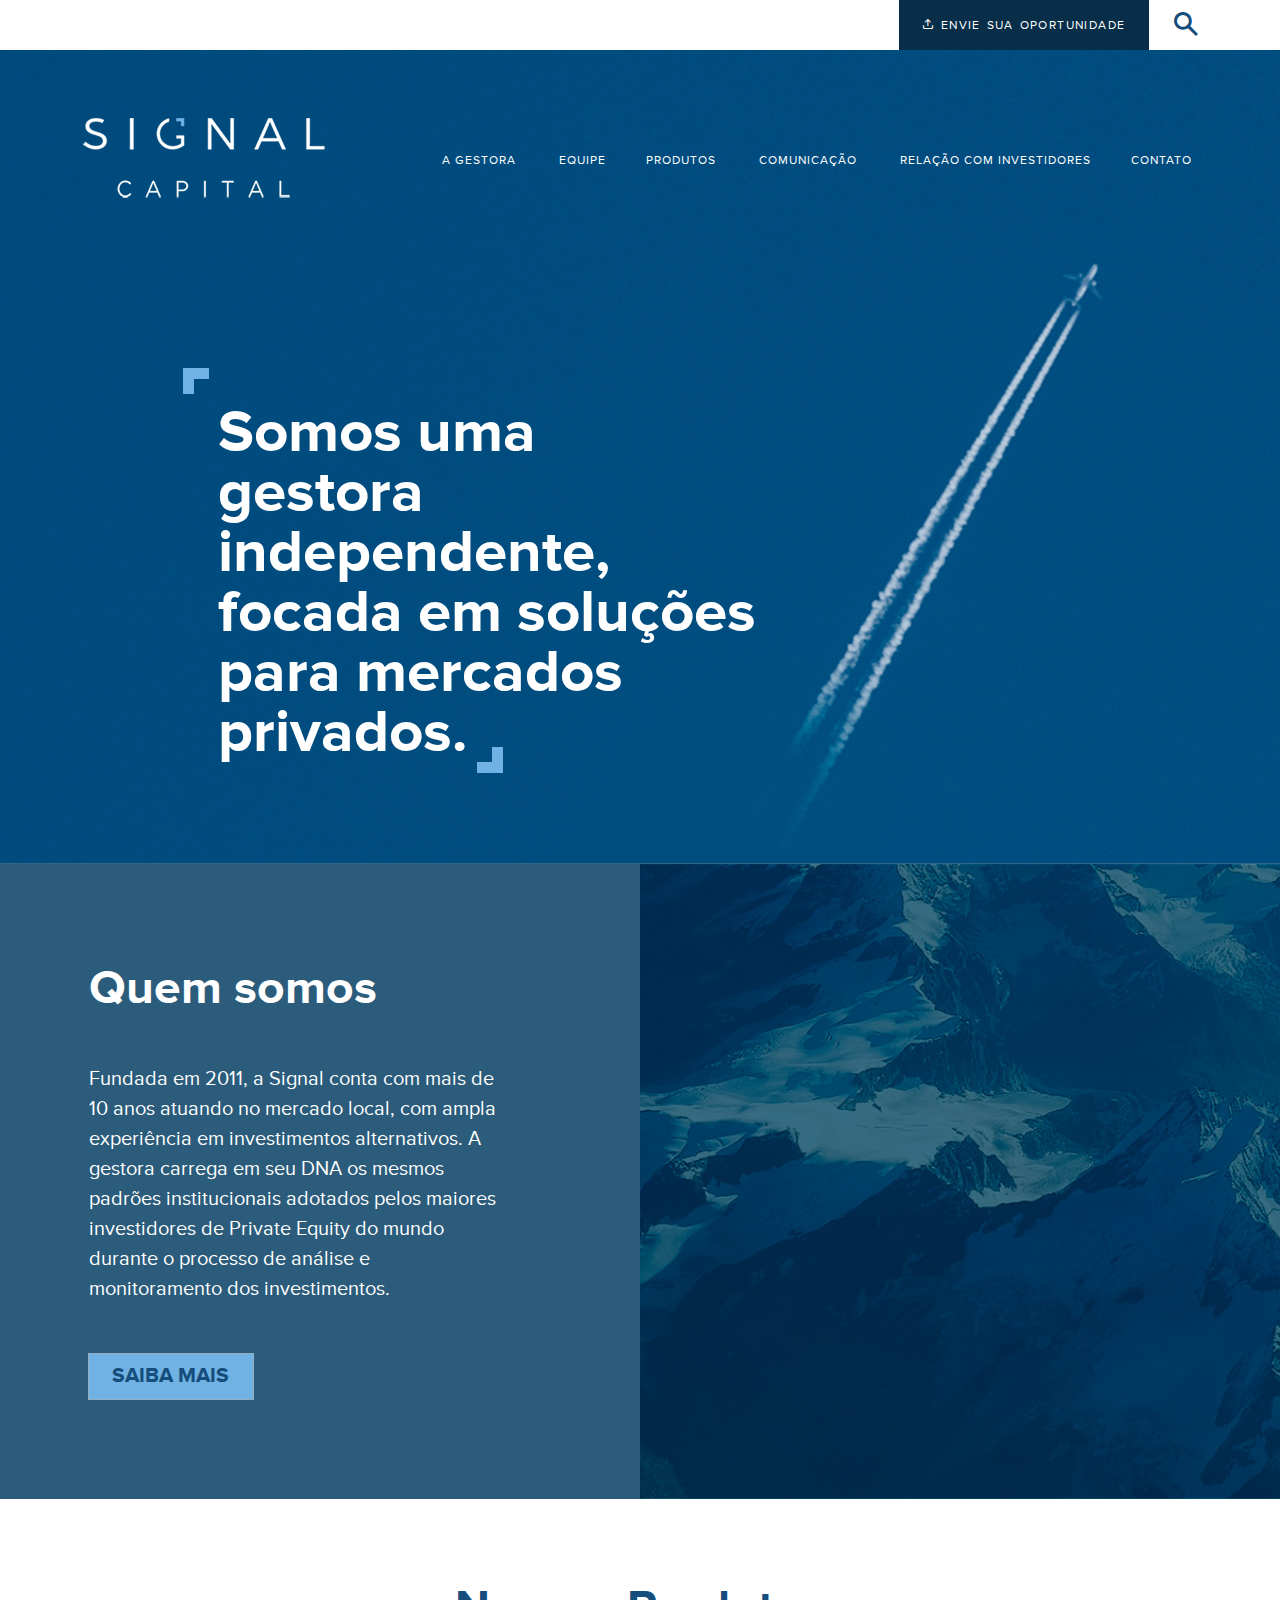
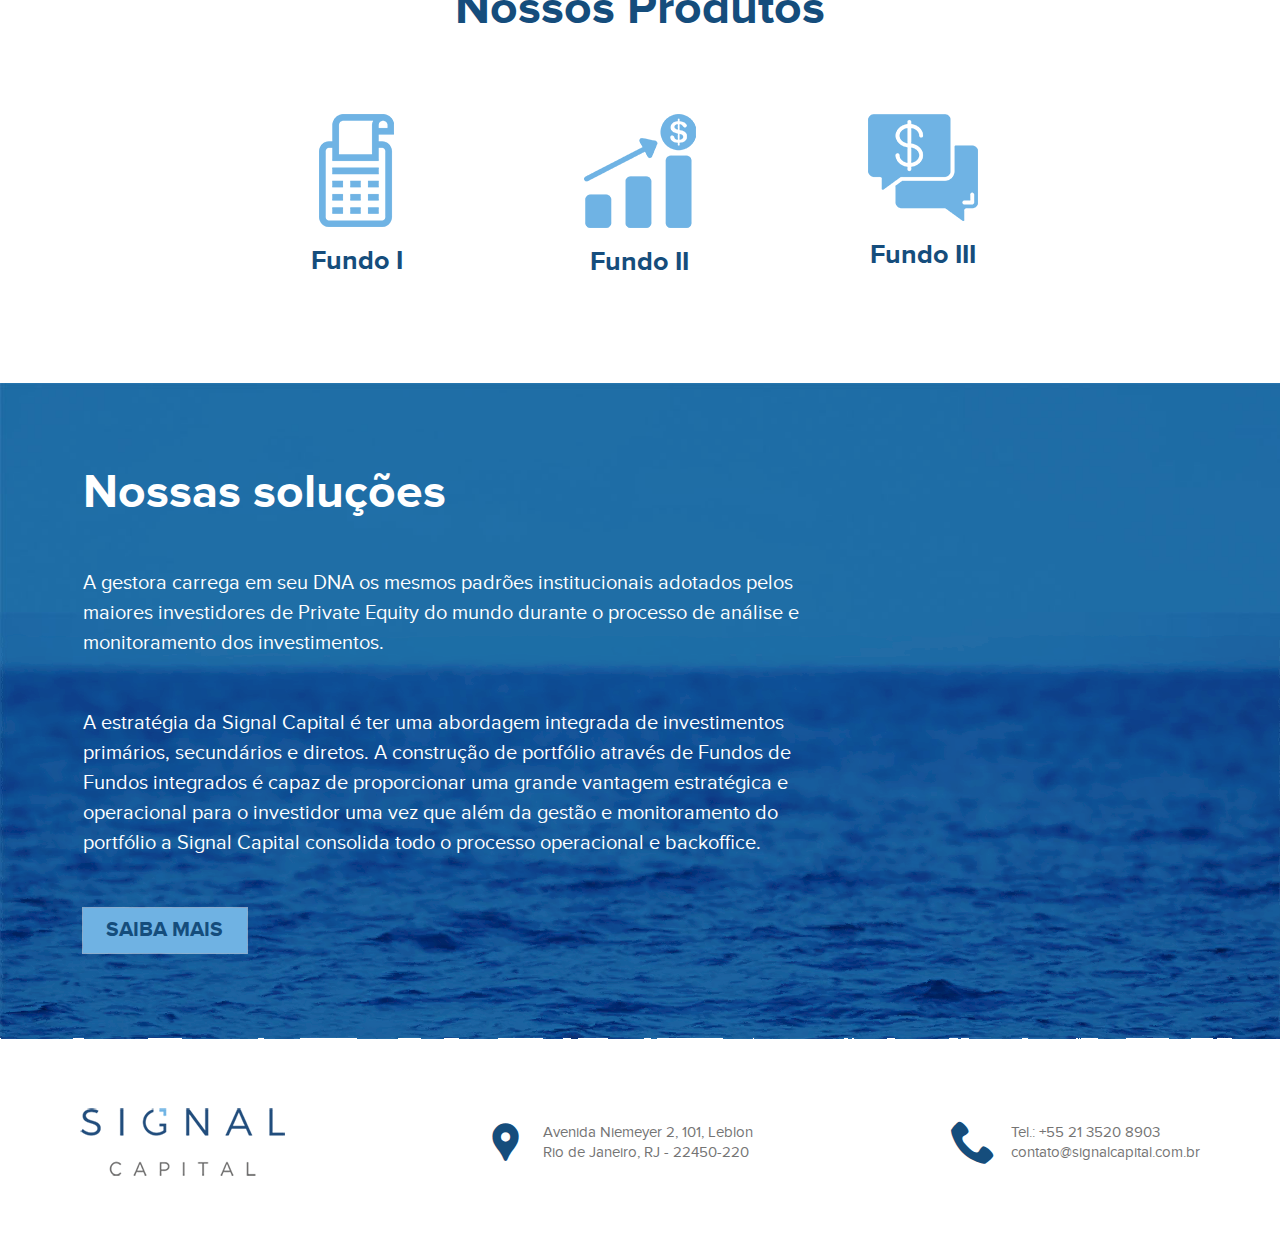
==== index.html @ 63b2f442 "Signal" ====
<!DOCTYPE html>
<html lang="pt-br">
<head>
    <meta charset="UTF-8">
    <meta http-equiv="X-UA-Compatible" content="IE=edge">
    <meta name="viewport" content="width=device-width, initial-scale=1.0">
    <title></title>
    <link rel="stylesheet" href="css/normalize.css">
    <link rel="stylesheet" href="css/main.css">
</head>
<body>

    <div class="sub-header">
        <div class="container">
            <div class="oportunidade">
                <p><span class="icon-upload"></span> Envie sua oportunidade</p>
            </div>
            <div class="busca">
                <span class="icon-search"></span>
            </div>
            <div class="form-busca">
                <form action="">
                    <input id="search" name="search" type="text" placeholder="Buscar...">
                    <input id="search_submit" value="OK" type="submit">
                </form>
            </div>
        </div>
    </div>

    <header>
        <div class="container">
            <nav class="navbar">
                <div class="navbar__brand">
                    <h1>
                        <a href="index.html">
                            <img src="images/signal-logo-header.png" alt="Signal Capital">
                        </a>
                    </h1>
                </div>
                  
                <span class="navbar__toggle-menu">
                    <button class="hamburger hamburger--stand" type="button">
                        <span class="hamburger-box">
                          <span class="hamburger-inner"></span>
                        </span>
                    </button>
                </span>

                <ul class="navbar__menu">
                    <li>
                        <a href="" class="navbar__link">A gestora</a>
                        <span class="navbar__toggle-dropdown"></span>
                        <ul class="navbar__dropdown">
                            <li><a href="quem-somos.html" class="navbar__link">Quem somos</a></li>
                            <li><a href="estrategia.html" class="navbar__link">Estratégia de investimento</a></li>
                        </ul>
                    </li>
                    <li><a href="equipe.html" class="navbar__link">Equipe</a></li>
                    <li>
                        <a href="#" class="navbar__link">Produtos</a>
                        <span class="navbar__toggle-dropdown"></span>
                        <ul class="navbar__dropdown">
                            <li><a href="fundo1.html" class="navbar__link">Fundo 1</a></li>
                            <li><a href="fundo2.html" class="navbar__link">Fundo 2</a></li>
                            <li><a href="fundo3.html" class="navbar__link">Fundo 3</a></li>
                        </ul>
                    </li>
                    <li>
                        <a href="#" class="navbar__link">Comunicação</a>
                        <span class="navbar__toggle-dropdown"></span>
                        <ul class="navbar__dropdown">
                            <li><a href="educacional.html" class="navbar__link">Educacional</a></li>
                            <li><a href="documentos.html" class="navbar__link">Documentos</a></li>
                            <li><a href="news.html" class="navbar__link">News</a></li>
                        </ul>
                    </li>
                    <li>
                        <a href="#" class="navbar__link">Relação com investidores</a>
                    </li>
                    <li>
                        <a href="contato.html" class="navbar__link">Contato</a>
                    </li>
                </ul>
            </nav>

            <h2 class="signal signal-home">Somos uma <br> gestora independente, <br> focada em soluções <br> para mercados <br> privados.</h2>
        </div>
    </header>

    <section class="section-box-divider">
        <div class="text-container">
            <h2 class="title-section">Quem somos</h2>
            <p>Fundada em 2011, a Signal conta com mais de 10 anos atuando no
            mercado local, com ampla experiência em investimentos alternativos.
            A gestora carrega em seu DNA os mesmos padrões institucionais
            adotados pelos maiores investidores de Private Equity do mundo
            durante o processo de análise e monitoramento dos investimentos.</p>
            <a href="" class="btn-theme">Saiba mais</a>
        </div>

        <div class="image">
            <img src="images/img-quem-somos.jpg" alt="">
        </div>
    </section>

    <section class="page-section section-produtos">
        <div class="container">
            <h2 class="title-section">Nossos Produtos</h2>
            <ul class="list-box">
                <li>
                    <a href="fundo1.html">
                        <img src="images/payment-terminal.png" alt="">
                        <p>Fundo I</p>
                    </a>
                </li>
                <li>
                    <a href="fundo2.html">
                        <img src="images/financial-bar-chart.png" alt="">
                        <p>Fundo II</p>
                    </a>
                </li>
                <li>
                    <a href="fundo3.html">
                        <img src="images/chat.png" alt="">
                        <p>Fundo III</p>
                    </a>
                </li>
            </ul>
        </div>
    </section>

    <section class="page-section banner-footer">
        <div class="water"></div>
        <svg>
            <filter id="turbulence" x="0" y="0" width="100%" height="100%">
                <feTurbulence id="sea-filter" numOctaves="8" seed="10" baseFrequency="0.02 0.05"></feTurbulence>
                <feDisplacementMap scale="5" in="SourceGraphic"></feDisplacementMap>
                <animate xlink:href="#sea-filter" attributeName="baseFrequency" dur="60s" keyTimes="0;0.5;1" values="0.02 0.06;0.04 0.08;0.02 0.06" repeatCount="indefinite"/>
            </filter>
        </svg>

        <div class="container">
            <div class="text-container">
                <h2 class="title-section">Nossas soluções</h2>
                <p>A gestora carrega em seu DNA os mesmos padrões institucionais adotados pelos maiores investidores de Private Equity do mundo durante o processo de análise e monitoramento dos investimentos.</p>
                <p>A estratégia da Signal Capital é ter uma abordagem integrada de investimentos primários, secundários e diretos. A construção de portfólio através de Fundos de Fundos integrados é capaz de proporcionar uma grande vantagem estratégica e operacional para o investidor uma vez que além da gestão e monitoramento do portfólio a Signal Capital consolida todo o processo operacional e backoffice.</p>
                <a href="" class="btn-theme">Saiba mais</a>
            </div>
        </div>
    </section>

    <footer>
        <div class="container">
            <div class="logo">
                <a href="">
                    <img src="images/signal-logo-footer.png" alt="">
                </a>
            </div>
            <div class="endereco">
                <span class="icon-location_pin"></span>
                <div>
                    <p>Avenida Niemeyer 2, 101, Leblon</p>
                    <p>Rio de Janeiro, RJ - 22450-220</p>
                </div>
            </div>
            <div class="telefone">
                <span class="icon-phone"></span>
                <div>
                    <p>Tel.: +55 21 3520 8903</p>
                    <p><a href="mailto:contato@signalcapital.com.br">contato@signalcapital.com.br</a></p>
                </div>
            </div>
        </div>
   </footer>

    <div class="overlay"></div>
    
    <script src="https://cdnjs.cloudflare.com/ajax/libs/jquery/3.3.1/jquery.min.js"></script>
    <script src="scripts/theme.js"></script>
</body>
</html>
---- css/main.css ----
﻿@keyframes fadeIn{0%{opacity:0}100%{opacity:1}}@keyframes fadeOut{0%{opacity:1}100%{opacity:0}}@font-face{font-family:"proxima_novabold";src:url("../fonts/proxima_nova_bold-webfont.woff2") format("woff2"),url("../fonts/proxima_nova_bold-webfont.woff") format("woff");font-weight:normal;font-style:normal}@font-face{font-family:"proxima_novaregular";src:url("../fonts/proxima_nova_regular-webfont.woff2") format("woff2"),url("../fonts/proxima_nova_regular-webfont.woff") format("woff");font-weight:normal;font-style:normal}@font-face{font-family:"icomoon";src:url("../fonts/icomoon.eot?ineuxl");src:url("../fonts/icomoon.eot?ineuxl#iefix") format("embedded-opentype"),url("../fonts/icomoon.ttf?ineuxl") format("truetype"),url("../fonts/icomoon.woff?ineuxl") format("woff"),url("../fonts/icomoon.svg?ineuxl#icomoon") format("svg");font-weight:normal;font-style:normal;font-display:block}[class^=icon-],[class*=" icon-"]{font-family:"icomoon" !important;speak:never;font-style:normal;font-weight:normal;font-variant:normal;text-transform:none;line-height:1;-webkit-font-smoothing:antialiased;-moz-osx-font-smoothing:grayscale}.icon-linkedin:before{content:""}.icon-arrow_forward_ios:before{content:""}.icon-location_pin:before{content:""}.icon-upload:before{content:""}.icon-search:before{content:""}.icon-zoom:before{content:""}.icon-magnifier:before{content:""}.icon-magnifying-glass:before{content:""}.icon-phone:before{content:""}.icon-telephone:before{content:""}.icon-contact:before{content:""}.icon-support:before{content:""}.icon-call:before{content:""}.sub-header{background-color:#fff;height:5rem}.sub-header .container{position:relative;height:5rem;display:flex;align-items:center;justify-content:flex-end}.sub-header .container .oportunidade{background-color:#082e4a;height:5rem;display:flex;justify-content:center;align-items:center;color:#fff}.sub-header .container .oportunidade p{width:25rem;text-transform:uppercase;font-size:1.2rem;font-style:normal;font-weight:normal;line-height:1.35rem;letter-spacing:initial;text-align:center;word-spacing:.14rem;letter-spacing:.14rem}.sub-header .container .busca{z-index:10;cursor:pointer;position:relative}.sub-header .container .busca span{font-size:2.35rem;margin-left:2.5rem;color:#154d7c;z-index:10}.sub-header .container .form-busca{z-index:10;position:absolute;right:0;top:5rem;background-color:#fff;padding:1rem;width:29.9rem;display:flex;flex-direction:column}.sub-header .container .form-busca form{width:100%;display:flex;justify-content:space-between}.sub-header .container .form-busca form input[type=text],.sub-header .container .form-busca form input[type=email]{width:87%;padding:1rem;font-size:1.4rem;display:inline-block;border:1px solid #082e4a;outline:none;color:#082e4a;margin-right:1rem}.sub-header .container .form-busca form input[type=submit],.sub-header .container .form-busca form button{padding:1rem;font-size:1.4rem;background-color:#082e4a;border:1px solid #082e4a;color:#fff;cursor:pointer;transition:all .3s ease-in}.sub-header .container .form-busca form input[type=submit]:hover,.sub-header .container .form-busca form button:hover{opacity:.8}header{background-color:#054c7b;background-image:url("../images/bg-header.jpg");background-repeat:no-repeat;background-position:center center;background-attachment:fixed;background-size:cover;height:100%;padding-bottom:5rem}@media(min-width: 768px){header{min-height:60rem}}@media(min-width: 1200px){header{padding-bottom:5rem}}header .container{height:100%;display:flex;flex-direction:column}header .container .signal{margin-top:5rem;padding:2.5rem 0 0 2.5rem;color:#fff;font-family:"proxima_novabold";font-size:4rem;font-style:normal;font-weight:normal;line-height:4rem;letter-spacing:initial}@media(min-width: 992px){header .container .signal{width:63rem;padding:3.5rem 0 0 3.5rem;height:fit-content;margin-left:10rem;margin-top:15rem}}@media(min-width: 768px){header .container .signal{font-size:6rem;line-height:6rem}header .container .signal:after{bottom:-1rem;right:31rem}}.interna{background-image:none}@media(min-width: 768px){.interna{min-height:390px}}@media(min-width: 992px){.interna{padding-bottom:0}}.interna .container .signal{font-family:"proxima_novaregular";align-self:center;text-transform:uppercase;font-weight:normal;font-size:3rem;text-align:center;margin-left:0;width:fit-content;line-height:4rem;margin-right:4.5rem}@media(min-width: 768px){.interna .container .signal{font-size:4rem}}@media(min-width: 768px){.interna .container .signal:before{left:-1rem}}@media(min-width: 768px){.interna .container .signal:after{right:-5rem}}.interna .container .signal span{display:block;font-size:2.1rem}@media(min-width: 992px){.interna .container .signal{margin-top:6rem;padding:2.5rem 0 0 4.5rem}}@media screen and (max-width: 400px){.interna .container .signal{margin-right:2.5rem}}footer{padding:6rem 0}@media(min-width: 992px){footer .container{display:flex;align-items:center;justify-content:space-between;max-width:112rem}}footer .container p,footer .container a{font-size:1.5rem;font-style:normal;font-weight:normal;line-height:1rem;letter-spacing:initial;padding:0;margin:1rem 0;color:#747474}footer .container a:hover{text-decoration:underline}footer .container .logo a{width:100%;height:100%;display:block;text-align:center}footer .container .endereco,footer .container .telefone{display:flex;justify-content:center;align-items:center;margin:4rem 0}@media(min-width: 992px){footer .container .endereco,footer .container .telefone{margin:0}}footer .container .telefone{margin-bottom:0}footer .container span{color:#154d7c;font-size:4.5rem;margin-right:1.5rem}.navbar{width:100%;margin-top:5.5rem;display:flex;justify-content:space-between;align-items:center}.navbar .navbar__brand{width:242px;margin:auto}@media screen and (min-width: 1130px){.navbar .navbar__brand{margin:initial}}.navbar__toggle-menu{text-align:center;border-radius:3px;cursor:pointer;z-index:11;position:absolute;top:1.25rem;left:1.25rem}.navbar__menu{position:absolute;top:5rem;height:100vh;left:0;width:100%;transform:translateX(-100%);background-color:#082e4a;transition:transform .3s ease}.navbar__menu li{position:relative;padding:0 0 4rem}.navbar__link,.navbar__menu li-content{font-size:1.2rem;color:#fff;text-decoration:none;text-transform:uppercase;letter-spacing:1px;padding:1rem}@media(min-width: 1400px){.navbar__link,.navbar__menu li-content{font-size:1.5rem}}.navbar__link:hover,.navbar__menu li-content:hover{color:#6fb2e3}.navbar__dropdown{height:0;overflow:hidden;pointer-events:none;background-color:var(--bg-dropdown);transition:all .3s ease}.navbar__dropdown .navbar__link{font-size:1.4rem !important}.navbar__toggle-dropdown{position:absolute;top:0;right:0;bottom:0;display:block;text-align:center;line-height:50px;width:100%;height:inherit;background-color:transparent;cursor:pointer}.navbar__menu.show{transform:translateX(0);transform:translateX(0);background:#082e4a;height:100vh;z-index:10;top:5rem;overflow:hidden;display:flex;flex-direction:column;justify-content:start;padding:6rem 2rem;border-top:1px solid #fff}.navbar__menu.hidden{transform:translateX(-100%)}.navbar__dropdown.show{height:auto;pointer-events:all;padding:1rem 1.5rem}.navbar__dropdown.show li{padding:1rem}.navbar__toggle-dropdown.rotate i{transform:rotate(180deg)}@media screen and (max-width: 1130px){.navbar__link,.navbar__menu li-content{font-size:1.8rem}.navbar__dropdown .navbar__link{font-size:1.8rem}.navbar__dropdown.show li{padding:1rem 0;border-left:2px solid #6fb2e3;margin-bottom:.5rem}.navbar__dropdown.show{padding:1rem 1.2rem}}@media screen and (min-width: 1130px){.navbar__toggle-menu{display:none}.navbar__menu{position:initial;width:auto;border-top:none;box-shadow:none;background:none;transform:translateX(0);height:auto !important}.navbar__menu li{display:inline;margin-left:25px;border-top:none;padding:0}.navbar__link{padding:.6rem;color:#fff;display:inline-block;position:relative}.navbar__link:hover{color:#6fb2e3 !important}.navbar__menu .active:before{content:"";display:block;text-align:center;width:75%;height:2px;background-color:#6fb2e3;margin:auto;margin-bottom:1rem}.navbar__toggle-dropdown{position:static;display:inline-block;width:auto;background:none}.navbar__dropdown{position:absolute;left:0;min-width:240px;height:0;opacity:0;pointer-events:none;border-top:2px solid var(--primary);transform:translateY(5px);transition:transform .3s ease}.navbar__dropdown li{display:block;margin-left:0}.navbar__dropdown .navbar__link{display:block}.navbar__menu li:hover > .navbar__link{color:#6fb2e3}.navbar__menu li:hover .navbar__toggle-dropdown i{transform:rotate(180deg);transition:all .3s ease}.navbar__menu li:hover .navbar__dropdown{height:auto;opacity:1;pointer-events:all;transform:translateY(0);transition:transform .3s ease}}@media screen and (max-width: 400px){.navbar__link,.navbar__menu li-content{font-size:1.6rem !important}.sub-header .container .oportunidade p{width:15rem}}.btn-theme{color:#154d7c;background-color:#6fb2e3;text-align:center;text-decoration:none;font-family:"proxima_novabold";display:inline-flex;font-size:2.1rem;text-transform:uppercase;padding:.95rem 2.25rem;width:fit-content;border:1px solid transparent;box-shadow:inset 0 0 10px rgba(255,255,255,0);outline:1px solid;outline-color:rgba(255,255,255,.5);outline-offset:0;text-shadow:none;transition:all 1250ms cubic-bezier(0.19, 1, 0.22, 1);cursor:pointer;user-drag:none;user-select:none;-moz-user-select:none;-webkit-user-drag:none;-webkit-user-select:none;-ms-user-select:none}.btn-theme:hover{border:1px solid #6fb2e3;box-shadow:inset 0 0 1px rgba(255,255,255,.7),0 0 1px rgba(255,255,255,.2);outline-color:rgba(255,255,255,0);outline-offset:15px;color:#fff}.banner-footer{position:relative;top:0;left:0;height:auto;width:100%;background-image:url("../images/sea.jpg");background-size:cover}.banner-footer svg{position:absolute}.banner-footer .container{position:relative;z-index:1;color:#fff}@media(min-width: 1200px){.banner-footer .container .text-container{max-width:73rem}}@media(min-width: 1400px){.banner-footer .container .text-container{margin-left:15rem}}.banner-footer .container p{font-size:2rem;font-style:normal;font-weight:normal;line-height:3rem;letter-spacing:initial;margin-bottom:5rem}@media(min-width: 992px){.banner-footer .water{position:absolute;background-image:url("../images/sea-map.png");background-size:100% 100%;background-repeat:no-repeat;top:0;left:0;height:100%;width:100%;filter:url("#turbulence")}}.title-section{font-family:"proxima_novabold";font-size:4.8rem;font-style:normal;font-weight:normal;line-height:5rem;letter-spacing:initial;margin-top:0;margin-bottom:5rem}ul.list-box{margin:5rem auto 0}@media(min-width: 768px){ul.list-box{display:flex;align-items:flex-start;justify-content:center}}@media(min-width: 992px){ul.list-box{width:85rem;margin:0 auto}}ul.list-box li{width:100%;text-align:center;margin:5rem 0}@media(min-width: 768px){ul.list-box li{width:32%;margin:0 5rem}}ul.list-box li a{width:100%;height:100%;display:block;color:#154d7c;position:relative;padding:2rem;font-size:2.7rem;font-style:normal;font-weight:normal;line-height:3rem;letter-spacing:initial;font-family:"proxima_novabold"}ul.list-box li a:before,ul.list-box li a:after{content:"";width:2rem;height:2rem;position:absolute;opacity:0;transition:transform .6s,opacity .3s;transition-timing-function:cubic-bezier(0.17, 0.67, 0.05, 1.29);border:5px solid #6fb2e3}ul.list-box li a:before{top:0;left:0;border-width:5px 0 0 5px;transform:translate(415%, 415%)}ul.list-box li a:after{bottom:0;right:0;border-width:0 5px 5px 0;transform:translate(-315%, -415%)}ul.list-box li a:hover:before,ul.list-box li a:hover:after{opacity:1;transform:translate(0, 0)}ul.list-box li a h4{margin:0;padding:0;color:#6fb2e3}ul.list-box li a p{font-size:inherit;padding:0;margin:0 !important;line-height:initial}ul.list-box li a span{display:block;font-size:2.1rem;color:#082e4a}ul.list-box img{display:inline-block;margin:1rem}.signal{position:relative;width:fit-content}.signal:before,.signal:after{content:"";width:2.6rem;height:2.6rem;position:absolute;transition:transform .6s,opacity .3s;transition-timing-function:cubic-bezier(0.17, 0.67, 0.05, 1.29);border:11px solid #6fb2e3}.signal:before{top:0;left:0;border-width:11px 0 0 11px}.signal:after{bottom:-2rem;right:-2rem;border-width:0 11px 11px 0}@media(min-width: 768px){.signal:after{right:-3rem}}.signal-home:after{right:20rem}@media screen and (max-width: 430px){.signal-home:after{right:0}}.image{width:100%;height:auto;position:relative}.image img{object-fit:cover;width:100%;height:100%}.lista-equipe li{background-color:#ebebeb;padding:3rem;color:#082d4a;margin-bottom:2.5rem}@media(min-width: 992px){.lista-equipe li{display:flex;align-items:flex-start;padding:6rem;margin-bottom:8rem}}.lista-equipe li .image{display:block;margin:auto;text-align:center;margin-top:0;margin-bottom:4rem}@media(min-width: 992px){.lista-equipe li .image{min-width:30rem;max-width:30rem;height:100%;margin-right:6rem;margin-bottom:0}}.lista-equipe li .image img{border-bottom:6px solid #154d7c;width:initial}.lista-equipe li .text h3{font-size:2.5rem;font-style:normal;font-weight:normal;line-height:3rem;letter-spacing:initial;font-family:"proxima_novabold";margin-top:0;text-transform:none}.lista-equipe li .text p{font-size:1.75rem;line-height:2.25rem;color:#082d4a !important;margin-bottom:3rem}@media(min-width: 992px){.lista-equipe li .text p{max-width:95%}}.lista-equipe li .text a{color:#082d4a;font-size:3.25rem}.lista-equipe li .text a:hover{color:#6fb2e3}.lista-estrategia ul li{background-color:#fff;padding:8rem 0}.lista-estrategia ul li:nth-child(2n){background-color:#ebebeb}.lista-estrategia ul li h3{font-size:4.8rem;font-style:normal;font-weight:normal;line-height:5rem;letter-spacing:initial;font-family:"proxima_novabold";color:#6fb2e3;margin:0}.lista-estrategia ul li h4{font-size:3rem;font-style:normal;font-weight:normal;line-height:3rem;letter-spacing:initial;font-family:"proxima_novabold";color:#082e4a;margin:1rem 0}.lista-estrategia ul li p{color:#082e4a;font-size:2.5rem;line-height:1.5;margin-top:2.5rem;margin-bottom:0}@media(min-width: 992px){.lista-estrategia ul li p{max-width:110rem}}.lista-estrategia ul li .btn-theme{margin-top:7rem;font-size:3rem}.row-news{margin:auto}@media(min-width: 992px){.row-news{display:flex;justify-content:space-between;max-width:126rem}}.row-news .item-news{background-color:#e1e1e1}@media(min-width: 768px){.row-news .item-news{display:flex;margin:1.25rem}}@media(min-width: 768px){.row-news .item-news .image{max-width:32rem}}.row-news .content-news{margin:0 auto 2.5rem;padding:3.5rem}@media(min-width: 768px){.row-news .content-news{margin:0}}.row-news .content-news .btn-theme{background-color:#94c6ea;color:#154d7c}.pagination{margin:5rem auto 0;display:flex;justify-content:center}.pagination li a{width:4.5rem;height:4.5rem;border-radius:50%;margin:0 .5rem;color:#fff;display:flex;align-items:center;justify-content:center;font-size:2.1rem;border:1px solid #082e4a;background-color:#082e4a}.pagination li a:hover{color:#082e4a;background-color:#fff}.pagination li .active{color:#082e4a;background-color:#fff}.pagination li:last-of-type a:hover{transform:rotate(360deg)}.date{font-size:2.27rem;font-style:normal;font-weight:bold;line-height:3rem;letter-spacing:initial;font-family:"proxima_novabold";color:#6fb2e3}.title{text-transform:uppercase;font-size:1.73rem;font-style:normal;font-weight:bold;line-height:2.85rem;letter-spacing:initial;font-family:"proxima_novabold";color:#082d4a;margin-top:.5rem;margin-bottom:4rem}.btn-back{width:fit-content;text-transform:uppercase;display:flex;align-items:center;font-size:1.63rem;font-style:normal;font-weight:bold;line-height:1.85rem;letter-spacing:initial;margin-bottom:5rem;color:#082e4a}.btn-back:hover span{color:#082e4a;background-color:#fff}.btn-back span{width:3.6rem;height:3.5rem;border-radius:50%;color:#fff;display:flex;align-items:center;justify-content:center;font-size:2.1rem;border:1px solid #082e4a;background-color:#082e4a;margin-right:8px;transform:rotate(-180deg);transition:all .3s ease-in}.timeline{background-color:#082e4a;overflow:auto}@media(min-width: 992px){.timeline .container{max-width:137rem}}.timeline .container ul{position:relative;margin:100px auto;height:4px;background:#6fb2e3;width:99%;min-width:135rem;display:block}.timeline .container ul::before,.timeline .container ul::after{content:"";position:absolute;top:-8px;display:block;width:0;height:0;border-radius:10px;border:10px solid #6fb2e3}.timeline .container ul::before{left:-5px;display:none}.timeline .container ul::after{right:-4px;border:10px solid transparent;border-right:0;border-left:15px solid #6fb2e3;border-radius:0}.timeline .container li{position:relative;float:left;width:215px;height:50px;margin-right:10px}.timeline .container li .year{position:absolute;top:-32px;left:36%;color:#fff;background-color:#082e4a;padding:0 1.5rem}.timeline .container li .description{display:block;margin-top:25px;position:relative;font-weight:normal;z-index:1;color:#fff;font-size:1.8rem;text-align:center;width:inherit;line-height:1}.timeline .container li .description .mini{font-size:1.5rem;display:block}.timeline .container li .description .dest{font-size:2.4rem}.timeline .container li .desc-top{position:absolute;bottom:6rem}.pilares-signal{display:flex;flex-direction:column;margin-top:3.5rem;margin-bottom:10rem;font-size:2.5rem;font-style:normal;font-weight:bold;line-height:3rem;letter-spacing:initial;font-family:"proxima_novabold";color:#082e4a;margin-left:2rem}@media(min-width: 992px){.pilares-signal{flex-direction:row;margin-left:0;font-size:2.7rem;font-style:normal;font-weight:bold;line-height:3rem;letter-spacing:initial}}@media(min-width: 1400px){.pilares-signal{font-size:2.9rem;font-style:normal;font-weight:bold;line-height:3rem;letter-spacing:initial}}.pilares-signal li{position:relative;margin-right:3rem}@media(min-width: 992px){.pilares-signal li:first-of-type::before{display:none}}.pilares-signal li::before{content:"";width:10px;height:10px;background-color:#6fb2e3;position:absolute;left:-18px;top:8px;border-radius:50%}.section-internas .ciclo-vida{margin:5rem 0}.section-internas .ciclo-vida h3.title-ciclo{text-align:center;background-color:#a4a4a4;padding:1.85rem;color:#fff;text-transform:none;font-size:2.4rem;margin-bottom:0;line-height:3rem;width:calc(100% - 2px);margin:auto}@media(min-width: 992px){.section-internas .ciclo-vida ul{display:flex}}.section-internas .ciclo-vida ul li{background-color:#ebebeb;border:1px solid #fff}@media(min-width: 992px){.section-internas .ciclo-vida ul li{width:33.33%}}.section-internas .ciclo-vida ul li h5{margin-bottom:0;text-align:center;color:#6fb2e3;font-size:1.8rem;font-style:normal;font-weight:bold;line-height:2rem;letter-spacing:initial;font-family:"proxima_novabold";margin-top:0;border-top:2px solid #fff;border-bottom:2px solid #fff;padding:3rem}.section-internas .ciclo-vida ul li p{font-size:1.7rem;line-height:2.25rem;color:#082d4a;padding:3rem;margin:0}.section-internas .table-curvas{margin:6rem 0}.section-internas .table-curvas table{width:100%;display:block;overflow-x:auto;white-space:nowrap}@media(min-width: 768px){.section-internas .table-curvas table{display:table;white-space:initial}}@media(min-width: 1200px){.section-internas .table-curvas table{width:95%;margin:auto}}.section-internas .table-curvas table th,.section-internas .table-curvas table tr{width:33.33%}.section-internas .table-curvas table thead tr th{color:#6fb2e3;font-size:2.16rem;font-style:normal;font-weight:bold;line-height:2.5rem;letter-spacing:initial;font-family:"proxima_novabold"}.section-internas .table-curvas table .definicao td p{font-weight:bold;padding:0 2rem;line-height:1.5rem}.section-internas .table-curvas table tr{text-align:center}.section-internas .table-curvas table tr td{font-size:1.3rem;color:#082e4a}.section-internas .table-curvas table tr td p{font-size:1.3rem;color:#082e4a;margin:auto}@media(min-width: 992px){.section-internas .table-curvas table tr td p{max-width:26rem}}.section-internas .table-curvas table tr td strong{max-width:25rem}.section-internas .table-curvas table .title-line td{padding:2rem 0;position:relative;z-index:2}.section-internas .table-curvas table .title-line td h5{color:#082e4a;background-color:#fff;padding:0 1.5rem;position:relative;z-index:2;width:fit-content;margin:auto;text-align:center;font-size:1.6rem;font-style:normal;font-weight:bold;line-height:2rem;letter-spacing:initial;font-family:"proxima_novabold"}.section-internas .table-curvas table .title-line td:after{content:"";position:absolute;width:100%;height:2px;background-color:#5b84cc;left:0;top:30px}.overlay{width:100%;height:100vh;background-color:rgba(8,46,74,.7);position:absolute;top:5rem;left:0;display:none}.horizontal-scroll-wrapper{overflow:auto}@media(min-width: 1400px){.horizontal-scroll-wrapper{overflow:hidden}}.section-box-divider{background-color:#2c5c7b;padding-bottom:0;border-top:1px solid #336586}@media(min-width: 992px){.section-box-divider{display:flex;justify-content:space-between;padding:0}}.section-box-divider .text-container{color:#fff;padding:5rem 1.5rem;display:flex;flex-direction:column;justify-content:center;width:100%}@media(min-width: 992px){.section-box-divider .text-container{padding:10rem 3.5rem;width:38%;margin:auto;margin-right:10rem}}@media(min-width: 1400px){.section-box-divider .text-container{margin-right:22rem;width:36%;padding-left:0}}.section-box-divider .text-container p{font-size:2rem;font-style:normal;font-weight:normal;line-height:3rem;letter-spacing:initial;margin-bottom:5rem;margin-top:0}.section-box-divider .text-container p:last-of-type{margin-bottom:0}.section-box-divider .text-container .btn-theme{margin-top:5rem}.section-box-divider .image{width:100%;height:20rem}@media(min-width: 992px){.section-box-divider .image{min-height:40rem;width:64rem;height:auto}}.section-box-divider .btn-theme{background-color:#6fb2e3}.section-produtos{text-align:center}.section-produtos h2{color:#154d7c}.section-internas .container{max-width:87rem}.section-internas .container h2{font-size:4.8rem;font-style:normal;font-weight:normal;line-height:5rem;letter-spacing:initial;font-family:"proxima_novabold";color:#6fb2e3;margin:0}.section-internas .container h3{font-size:3rem;font-style:normal;font-weight:normal;line-height:4rem;letter-spacing:initial;font-family:"proxima_novabold";color:#082e4a;text-transform:uppercase;margin-top:1.5rem}.section-internas .container p{font-size:2.5rem;color:#082e4a;margin:1.5rem 0}.section-internas .container p strong{font-family:"proxima_novabold"}.section-contato{background-color:#fff}.section-contato .text-container a{color:#154d7c;font-size:2.5rem;font-style:normal;font-weight:normal;line-height:3rem;letter-spacing:initial;font-family:"proxima_novabold"}.section-contato .text-container a:hover{color:#6fb2e3}.section-contato .text-container .box-icon{display:flex;align-items:center;margin-top:4rem}.section-contato .text-container .box-icon span{color:#154d7c;font-size:4.5rem;margin-right:2rem}.section-contato .text-container .box-icon div p{margin:0;color:#747474;font-size:1.5rem;line-height:2rem}.map{width:100%;height:45rem;overflow:hidden;background-color:#154d7c}.map iframe{height:inherit}@media(min-width: 992px){.section-equipe .container{max-width:123rem}}.section-estrategia{background-color:#e1e1e1}.section-estrategia .text-container{color:#082e4a}.section-estrategia .text-container p{font-size:2.5rem;color:#264e7c}.section-quem-somos{background-color:#fff}.section-quem-somos .text-container p{color:#264e7c}.section-quem-somos .text-container p:first-child{font-size:2.583rem;font-weight:bold}.section-news .container{max-width:110rem}.section-news .news-content .date{margin:0}.section-news .news-content .title{margin-bottom:3rem}.section-news .news-content p{color:#264e7c;font-size:2.1rem;margin-top:4rem}.section-news .news-content strong{font-style:italic}@media(min-width: 992px){.section-news .news-content{max-width:70rem;margin:auto}}@media(min-width: 992px){.content-quem-somos .container{max-width:105rem;margin:auto}}.content-quem-somos h3{font-size:4.3rem;font-style:normal;font-weight:normal;line-height:5rem;letter-spacing:initial;font-family:"proxima_novabold";color:#6fb2e3;margin:0}.content-quem-somos p{font-size:2.583rem;font-style:normal;font-weight:normal;line-height:3.75rem;letter-spacing:initial;margin-top:2rem;margin-bottom:7rem}@media(min-width: 992px){.content-quem-somos p{max-width:90rem}}@media(min-width: 992px){.page-educacional .main-box{padding:0 4.5rem}}.page-educacional .main-box h3{font-size:2.6rem;font-style:normal;font-weight:normal;line-height:3rem;letter-spacing:initial;font-family:"proxima_novabold";color:#6fb2e3;text-transform:none;margin-bottom:1.25rem}.page-educacional .main-box p{font-size:2.2rem;line-height:2.5rem;color:#082e4a}@media(min-width: 992px){.page-educacional .container{max-width:106.4rem}}.page-educacional .row-content{margin-bottom:5rem}@media(min-width: 992px){.page-educacional .row-content{display:flex;justify-content:space-between}}.page-educacional .row-content img{margin:4rem 0}@media(min-width: 768px){.page-educacional .row-content img{margin-right:5.5rem}}@media(min-width: 768px){.page-educacional .main-box-educacional{display:flex;justify-content:space-between}}@media(min-width: 768px){.page-educacional .main-box-educacional .box-left,.page-educacional .main-box-educacional .box-right{width:45%}}.page-educacional .content-educacional .title-itens{font-size:4.8rem;font-style:normal;font-weight:normal;line-height:4.5rem;letter-spacing:initial;font-family:"proxima_novabold";color:#6fb2e3;margin-bottom:2.5rem;margin-top:0}.page-educacional .content-educacional p{font-size:2.4rem;line-height:3rem;margin-bottom:7rem}.page-educacional .content-educacional img{width:auto;object-fit:contain}.lista-estrategia ul li .container{max-width:110rem}/*!
 * Hamburgers
 * @description Tasty CSS-animated hamburgers
 * @author Jonathan Suh @jonsuh
 * @site https://jonsuh.com/hamburgers
 * @link https://github.com/jonsuh/hamburgers
 */.hamburger{padding:0 0;display:inline-block;cursor:pointer;transition-property:opacity,filter;transition-duration:.15s;transition-timing-function:linear;font:inherit;color:inherit;text-transform:none;background-color:transparent;border:0;margin:0;overflow:visible}.hamburger:hover{opacity:1}.hamburger.is-active:hover{opacity:1}.hamburger.is-active .hamburger-inner,.hamburger.is-active .hamburger-inner::before,.hamburger.is-active .hamburger-inner::after{background-color:#000}.hamburger-box{width:40px;height:24px;display:inline-block;position:relative}.hamburger-inner{display:block;top:50%;margin-top:-2px}.hamburger-inner,.hamburger-inner::before,.hamburger-inner::after{width:30px;height:2px;background-color:#082e4a;border-radius:4px;position:absolute;transition-property:transform;transition-duration:.15s;transition-timing-function:ease}.hamburger-inner::before,.hamburger-inner::after{content:"";display:block}.hamburger-inner::before{top:-10px}.hamburger-inner::after{bottom:-10px}.hamburger--stand .hamburger-inner{transition:transform .075s .15s cubic-bezier(0.55, 0.055, 0.675, 0.19),background-color 0s .075s linear}.hamburger--stand .hamburger-inner::before{transition:top .075s .075s ease-in,transform .075s 0s cubic-bezier(0.55, 0.055, 0.675, 0.19)}.hamburger--stand .hamburger-inner::after{transition:bottom .075s .075s ease-in,transform .075s 0s cubic-bezier(0.55, 0.055, 0.675, 0.19)}.hamburger--stand.is-active .hamburger-inner{transform:rotate(90deg);background-color:transparent !important;transition:transform .075s 0s cubic-bezier(0.215, 0.61, 0.355, 1),background-color 0s .15s linear}.hamburger--stand.is-active .hamburger-inner::before{top:0;transform:rotate(-45deg);transition:top .075s .1s ease-out,transform .075s .15s cubic-bezier(0.215, 0.61, 0.355, 1)}.hamburger--stand.is-active .hamburger-inner::after{bottom:0;transform:rotate(45deg);transition:bottom .075s .1s ease-out,transform .075s .15s cubic-bezier(0.215, 0.61, 0.355, 1)}.hamburger--stand-r .hamburger-inner{transition:transform .075s .15s cubic-bezier(0.55, 0.055, 0.675, 0.19),background-color 0s .075s linear}.hamburger--stand-r .hamburger-inner::before{transition:top .075s .075s ease-in,transform .075s 0s cubic-bezier(0.55, 0.055, 0.675, 0.19)}.hamburger--stand-r .hamburger-inner::after{transition:bottom .075s .075s ease-in,transform .075s 0s cubic-bezier(0.55, 0.055, 0.675, 0.19)}.hamburger--stand-r.is-active .hamburger-inner{transform:rotate(-90deg);background-color:transparent !important;transition:transform .075s 0s cubic-bezier(0.215, 0.61, 0.355, 1),background-color 0s .15s linear}.hamburger--stand-r.is-active .hamburger-inner::before{top:0;transform:rotate(-45deg);transition:top .075s .1s ease-out,transform .075s .15s cubic-bezier(0.215, 0.61, 0.355, 1)}.hamburger--stand-r.is-active .hamburger-inner::after{bottom:0;transform:rotate(45deg);transition:bottom .075s .1s ease-out,transform .075s .15s cubic-bezier(0.215, 0.61, 0.355, 1)}*,*::before,*::after{box-sizing:inherit}html{box-sizing:border-box;font-size:62.5%;font-family:sans-serif;font-family:"proxima_novaregular"}.bodyOverflow{overflow:hidden}ul{list-style:none;margin:0;padding:0}a{text-decoration:none;-webkit-transition:all .3s ease;-moz-transition:all .3s ease;-ms-transition:all .3s ease;-o-transition:all .3s ease;transition:all .3s ease}p{font-size:1.8rem;line-height:1.7}img{max-width:100%;user-drag:none;user-select:none;-moz-user-select:none;-webkit-user-drag:none;-webkit-user-select:none;-ms-user-select:none}::-moz-selection{background-color:#082e4a;color:#fff}::selection{background-color:#082e4a;color:#fff}::-webkit-scrollbar{width:1.55em;height:1.55em}::-webkit-scrollbar-thumb{background:#154d7c}::-webkit-scrollbar-track{background:#8aa6be}body{scrollbar-face-color:#154d7c;scrollbar-track-color:#8aa6be}input.placeholder,textarea.placeholder{color:#082e4a}input:-moz-placeholder,textarea:-moz-placeholder{color:#082e4a}input::-moz-placeholder,textarea::-moz-placeholder{color:#082e4a}input:-ms-input-placeholder,textarea:-ms-input-placeholder{color:#082e4a}input::-webkit-input-placeholder,textarea::-webkit-input-placeholder{color:#082e4a}.container{padding:0 1.5rem;margin:auto}@media(min-width: 1200px){.container{max-width:1115px;margin:0 auto;padding:0}}@media(min-width: 1400px){.container{max-width:1330px}}.page-section{padding:5rem 0}@media(min-width: 768px){.page-section{padding:8.5rem 0}}/*# sourceMappingURL=main.css.map */
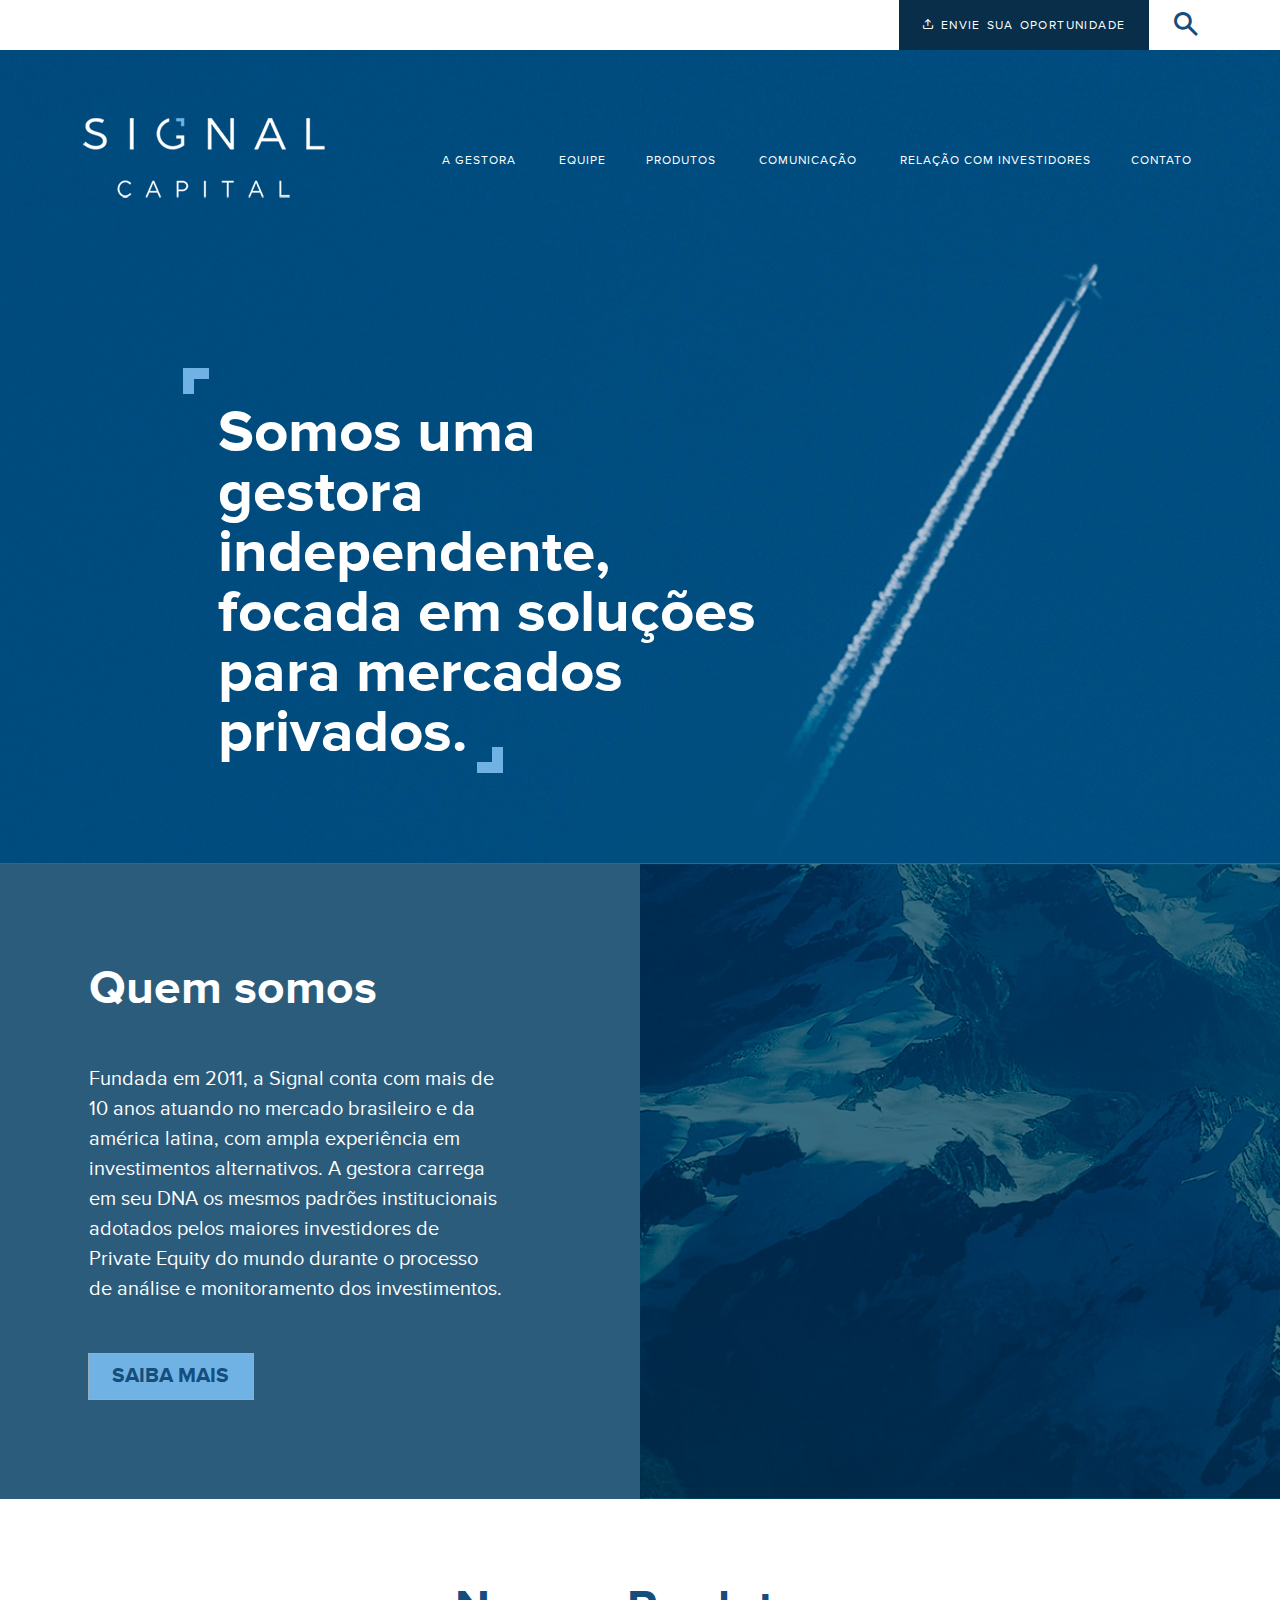
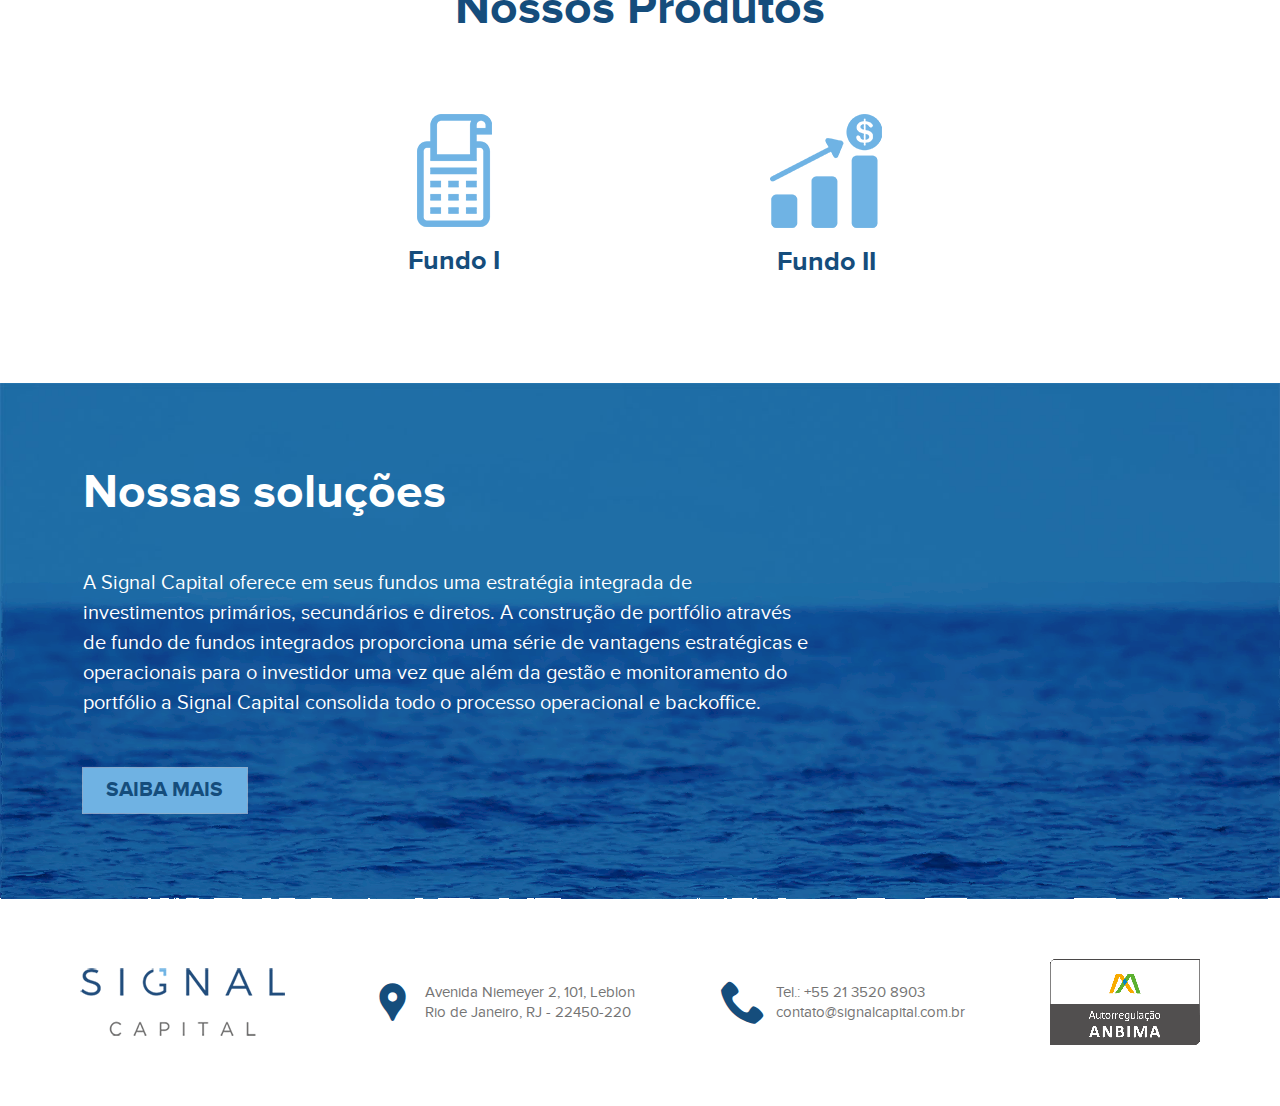
==== commit 52bb1500: "alterações texto" ====
--- a/index.html
+++ b/index.html
@@ -62,7 +62,7 @@
                         <ul class="navbar__dropdown">
                             <li><a href="fundo1.html" class="navbar__link">Fundo 1</a></li>
                             <li><a href="fundo2.html" class="navbar__link">Fundo 2</a></li>
-                            <li><a href="fundo3.html" class="navbar__link">Fundo 3</a></li>
+                            <!--<li><a href="fundo3.html" class="navbar__link">Fundo 3</a></li>-->
                         </ul>
                     </li>
                     <li>
@@ -90,8 +90,7 @@
     <section class="section-box-divider">
         <div class="text-container">
             <h2 class="title-section">Quem somos</h2>
-            <p>Fundada em 2011, a Signal conta com mais de 10 anos atuando no
-            mercado local, com ampla experiência em investimentos alternativos.
+            <p>Fundada em 2011, a Signal conta com mais de 10 anos atuando no mercado brasileiro e da américa latina, com ampla experiência em investimentos alternativos.
             A gestora carrega em seu DNA os mesmos padrões institucionais
             adotados pelos maiores investidores de Private Equity do mundo
             durante o processo de análise e monitoramento dos investimentos.</p>
@@ -119,12 +118,12 @@
                         <p>Fundo II</p>
                     </a>
                 </li>
-                <li>
+                <!-- <li>
                     <a href="fundo3.html">
                         <img src="images/chat.png" alt="">
                         <p>Fundo III</p>
                     </a>
-                </li>
+                </li> -->
             </ul>
         </div>
     </section>
@@ -142,8 +141,9 @@
         <div class="container">
             <div class="text-container">
                 <h2 class="title-section">Nossas soluções</h2>
-                <p>A gestora carrega em seu DNA os mesmos padrões institucionais adotados pelos maiores investidores de Private Equity do mundo durante o processo de análise e monitoramento dos investimentos.</p>
-                <p>A estratégia da Signal Capital é ter uma abordagem integrada de investimentos primários, secundários e diretos. A construção de portfólio através de Fundos de Fundos integrados é capaz de proporcionar uma grande vantagem estratégica e operacional para o investidor uma vez que além da gestão e monitoramento do portfólio a Signal Capital consolida todo o processo operacional e backoffice.</p>
+                <p>A Signal Capital oferece em seus fundos uma estratégia integrada de investimentos primários, secundários e diretos. A construção de portfólio através de fundo de fundos integrados proporciona uma série de vantagens estratégicas e operacionais para o investidor uma vez que além da gestão e monitoramento do portfólio a Signal Capital consolida todo o processo operacional e backoffice.</p>
+                <!-- <p>A gestora carrega em seu DNA os mesmos padrões institucionais adotados pelos maiores investidores de Private Equity do mundo durante o processo de análise e monitoramento dos investimentos.</p>
+                <p>A estratégia da Signal Capital é ter uma abordagem integrada de investimentos primários, secundários e diretos. A construção de portfólio através de Fundos de Fundos integrados é capaz de proporcionar uma grande vantagem estratégica e operacional para o investidor uma vez que além da gestão e monitoramento do portfólio a Signal Capital consolida todo o processo operacional e backoffice.</p> -->
                 <a href="" class="btn-theme">Saiba mais</a>
             </div>
         </div>
@@ -170,6 +170,9 @@
                     <p><a href="mailto:contato@signalcapital.com.br">contato@signalcapital.com.br</a></p>
                 </div>
             </div>
+            <div class="selo">
+                <img src="images/anbima.png" alt="">
+            </div>
         </div>
    </footer>
 
--- a/css/main.css
+++ b/css/main.css
@@ -1,7 +1,7 @@
-﻿@keyframes fadeIn{0%{opacity:0}100%{opacity:1}}@keyframes fadeOut{0%{opacity:1}100%{opacity:0}}@font-face{font-family:"proxima_novabold";src:url("../fonts/proxima_nova_bold-webfont.woff2") format("woff2"),url("../fonts/proxima_nova_bold-webfont.woff") format("woff");font-weight:normal;font-style:normal}@font-face{font-family:"proxima_novaregular";src:url("../fonts/proxima_nova_regular-webfont.woff2") format("woff2"),url("../fonts/proxima_nova_regular-webfont.woff") format("woff");font-weight:normal;font-style:normal}@font-face{font-family:"icomoon";src:url("../fonts/icomoon.eot?ineuxl");src:url("../fonts/icomoon.eot?ineuxl#iefix") format("embedded-opentype"),url("../fonts/icomoon.ttf?ineuxl") format("truetype"),url("../fonts/icomoon.woff?ineuxl") format("woff"),url("../fonts/icomoon.svg?ineuxl#icomoon") format("svg");font-weight:normal;font-style:normal;font-display:block}[class^=icon-],[class*=" icon-"]{font-family:"icomoon" !important;speak:never;font-style:normal;font-weight:normal;font-variant:normal;text-transform:none;line-height:1;-webkit-font-smoothing:antialiased;-moz-osx-font-smoothing:grayscale}.icon-linkedin:before{content:""}.icon-arrow_forward_ios:before{content:""}.icon-location_pin:before{content:""}.icon-upload:before{content:""}.icon-search:before{content:""}.icon-zoom:before{content:""}.icon-magnifier:before{content:""}.icon-magnifying-glass:before{content:""}.icon-phone:before{content:""}.icon-telephone:before{content:""}.icon-contact:before{content:""}.icon-support:before{content:""}.icon-call:before{content:""}.sub-header{background-color:#fff;height:5rem}.sub-header .container{position:relative;height:5rem;display:flex;align-items:center;justify-content:flex-end}.sub-header .container .oportunidade{background-color:#082e4a;height:5rem;display:flex;justify-content:center;align-items:center;color:#fff}.sub-header .container .oportunidade p{width:25rem;text-transform:uppercase;font-size:1.2rem;font-style:normal;font-weight:normal;line-height:1.35rem;letter-spacing:initial;text-align:center;word-spacing:.14rem;letter-spacing:.14rem}.sub-header .container .busca{z-index:10;cursor:pointer;position:relative}.sub-header .container .busca span{font-size:2.35rem;margin-left:2.5rem;color:#154d7c;z-index:10}.sub-header .container .form-busca{z-index:10;position:absolute;right:0;top:5rem;background-color:#fff;padding:1rem;width:29.9rem;display:flex;flex-direction:column}.sub-header .container .form-busca form{width:100%;display:flex;justify-content:space-between}.sub-header .container .form-busca form input[type=text],.sub-header .container .form-busca form input[type=email]{width:87%;padding:1rem;font-size:1.4rem;display:inline-block;border:1px solid #082e4a;outline:none;color:#082e4a;margin-right:1rem}.sub-header .container .form-busca form input[type=submit],.sub-header .container .form-busca form button{padding:1rem;font-size:1.4rem;background-color:#082e4a;border:1px solid #082e4a;color:#fff;cursor:pointer;transition:all .3s ease-in}.sub-header .container .form-busca form input[type=submit]:hover,.sub-header .container .form-busca form button:hover{opacity:.8}header{background-color:#054c7b;background-image:url("../images/bg-header.jpg");background-repeat:no-repeat;background-position:center center;background-attachment:fixed;background-size:cover;height:100%;padding-bottom:5rem}@media(min-width: 768px){header{min-height:60rem}}@media(min-width: 1200px){header{padding-bottom:5rem}}header .container{height:100%;display:flex;flex-direction:column}header .container .signal{margin-top:5rem;padding:2.5rem 0 0 2.5rem;color:#fff;font-family:"proxima_novabold";font-size:4rem;font-style:normal;font-weight:normal;line-height:4rem;letter-spacing:initial}@media(min-width: 992px){header .container .signal{width:63rem;padding:3.5rem 0 0 3.5rem;height:fit-content;margin-left:10rem;margin-top:15rem}}@media(min-width: 768px){header .container .signal{font-size:6rem;line-height:6rem}header .container .signal:after{bottom:-1rem;right:31rem}}.interna{background-image:none}@media(min-width: 768px){.interna{min-height:390px}}@media(min-width: 992px){.interna{padding-bottom:0}}.interna .container .signal{font-family:"proxima_novaregular";align-self:center;text-transform:uppercase;font-weight:normal;font-size:3rem;text-align:center;margin-left:0;width:fit-content;line-height:4rem;margin-right:4.5rem}@media(min-width: 768px){.interna .container .signal{font-size:4rem}}@media(min-width: 768px){.interna .container .signal:before{left:-1rem}}@media(min-width: 768px){.interna .container .signal:after{right:-5rem}}.interna .container .signal span{display:block;font-size:2.1rem}@media(min-width: 992px){.interna .container .signal{margin-top:6rem;padding:2.5rem 0 0 4.5rem}}@media screen and (max-width: 400px){.interna .container .signal{margin-right:2.5rem}}footer{padding:6rem 0}@media(min-width: 992px){footer .container{display:flex;align-items:center;justify-content:space-between;max-width:112rem}}footer .container p,footer .container a{font-size:1.5rem;font-style:normal;font-weight:normal;line-height:1rem;letter-spacing:initial;padding:0;margin:1rem 0;color:#747474}footer .container a:hover{text-decoration:underline}footer .container .logo a{width:100%;height:100%;display:block;text-align:center}footer .container .endereco,footer .container .telefone{display:flex;justify-content:center;align-items:center;margin:4rem 0}@media(min-width: 992px){footer .container .endereco,footer .container .telefone{margin:0}}footer .container .telefone{margin-bottom:0}footer .container span{color:#154d7c;font-size:4.5rem;margin-right:1.5rem}.navbar{width:100%;margin-top:5.5rem;display:flex;justify-content:space-between;align-items:center}.navbar .navbar__brand{width:242px;margin:auto}@media screen and (min-width: 1130px){.navbar .navbar__brand{margin:initial}}.navbar__toggle-menu{text-align:center;border-radius:3px;cursor:pointer;z-index:11;position:absolute;top:1.25rem;left:1.25rem}.navbar__menu{position:absolute;top:5rem;height:100vh;left:0;width:100%;transform:translateX(-100%);background-color:#082e4a;transition:transform .3s ease}.navbar__menu li{position:relative;padding:0 0 4rem}.navbar__link,.navbar__menu li-content{font-size:1.2rem;color:#fff;text-decoration:none;text-transform:uppercase;letter-spacing:1px;padding:1rem}@media(min-width: 1400px){.navbar__link,.navbar__menu li-content{font-size:1.5rem}}.navbar__link:hover,.navbar__menu li-content:hover{color:#6fb2e3}.navbar__dropdown{height:0;overflow:hidden;pointer-events:none;background-color:var(--bg-dropdown);transition:all .3s ease}.navbar__dropdown .navbar__link{font-size:1.4rem !important}.navbar__toggle-dropdown{position:absolute;top:0;right:0;bottom:0;display:block;text-align:center;line-height:50px;width:100%;height:inherit;background-color:transparent;cursor:pointer}.navbar__menu.show{transform:translateX(0);transform:translateX(0);background:#082e4a;height:100vh;z-index:10;top:5rem;overflow:hidden;display:flex;flex-direction:column;justify-content:start;padding:6rem 2rem;border-top:1px solid #fff}.navbar__menu.hidden{transform:translateX(-100%)}.navbar__dropdown.show{height:auto;pointer-events:all;padding:1rem 1.5rem}.navbar__dropdown.show li{padding:1rem}.navbar__toggle-dropdown.rotate i{transform:rotate(180deg)}@media screen and (max-width: 1130px){.navbar__link,.navbar__menu li-content{font-size:1.8rem}.navbar__dropdown .navbar__link{font-size:1.8rem}.navbar__dropdown.show li{padding:1rem 0;border-left:2px solid #6fb2e3;margin-bottom:.5rem}.navbar__dropdown.show{padding:1rem 1.2rem}}@media screen and (min-width: 1130px){.navbar__toggle-menu{display:none}.navbar__menu{position:initial;width:auto;border-top:none;box-shadow:none;background:none;transform:translateX(0);height:auto !important}.navbar__menu li{display:inline;margin-left:25px;border-top:none;padding:0}.navbar__link{padding:.6rem;color:#fff;display:inline-block;position:relative}.navbar__link:hover{color:#6fb2e3 !important}.navbar__menu .active:before{content:"";display:block;text-align:center;width:75%;height:2px;background-color:#6fb2e3;margin:auto;margin-bottom:1rem}.navbar__toggle-dropdown{position:static;display:inline-block;width:auto;background:none}.navbar__dropdown{position:absolute;left:0;min-width:240px;height:0;opacity:0;pointer-events:none;border-top:2px solid var(--primary);transform:translateY(5px);transition:transform .3s ease}.navbar__dropdown li{display:block;margin-left:0}.navbar__dropdown .navbar__link{display:block}.navbar__menu li:hover > .navbar__link{color:#6fb2e3}.navbar__menu li:hover .navbar__toggle-dropdown i{transform:rotate(180deg);transition:all .3s ease}.navbar__menu li:hover .navbar__dropdown{height:auto;opacity:1;pointer-events:all;transform:translateY(0);transition:transform .3s ease}}@media screen and (max-width: 400px){.navbar__link,.navbar__menu li-content{font-size:1.6rem !important}.sub-header .container .oportunidade p{width:15rem}}.btn-theme{color:#154d7c;background-color:#6fb2e3;text-align:center;text-decoration:none;font-family:"proxima_novabold";display:inline-flex;font-size:2.1rem;text-transform:uppercase;padding:.95rem 2.25rem;width:fit-content;border:1px solid transparent;box-shadow:inset 0 0 10px rgba(255,255,255,0);outline:1px solid;outline-color:rgba(255,255,255,.5);outline-offset:0;text-shadow:none;transition:all 1250ms cubic-bezier(0.19, 1, 0.22, 1);cursor:pointer;user-drag:none;user-select:none;-moz-user-select:none;-webkit-user-drag:none;-webkit-user-select:none;-ms-user-select:none}.btn-theme:hover{border:1px solid #6fb2e3;box-shadow:inset 0 0 1px rgba(255,255,255,.7),0 0 1px rgba(255,255,255,.2);outline-color:rgba(255,255,255,0);outline-offset:15px;color:#fff}.banner-footer{position:relative;top:0;left:0;height:auto;width:100%;background-image:url("../images/sea.jpg");background-size:cover}.banner-footer svg{position:absolute}.banner-footer .container{position:relative;z-index:1;color:#fff}@media(min-width: 1200px){.banner-footer .container .text-container{max-width:73rem}}@media(min-width: 1400px){.banner-footer .container .text-container{margin-left:15rem}}.banner-footer .container p{font-size:2rem;font-style:normal;font-weight:normal;line-height:3rem;letter-spacing:initial;margin-bottom:5rem}@media(min-width: 992px){.banner-footer .water{position:absolute;background-image:url("../images/sea-map.png");background-size:100% 100%;background-repeat:no-repeat;top:0;left:0;height:100%;width:100%;filter:url("#turbulence")}}.title-section{font-family:"proxima_novabold";font-size:4.8rem;font-style:normal;font-weight:normal;line-height:5rem;letter-spacing:initial;margin-top:0;margin-bottom:5rem}ul.list-box{margin:5rem auto 0}@media(min-width: 768px){ul.list-box{display:flex;align-items:flex-start;justify-content:center}}@media(min-width: 992px){ul.list-box{width:85rem;margin:0 auto}}ul.list-box li{width:100%;text-align:center;margin:5rem 0}@media(min-width: 768px){ul.list-box li{width:32%;margin:0 5rem}}ul.list-box li a{width:100%;height:100%;display:block;color:#154d7c;position:relative;padding:2rem;font-size:2.7rem;font-style:normal;font-weight:normal;line-height:3rem;letter-spacing:initial;font-family:"proxima_novabold"}ul.list-box li a:before,ul.list-box li a:after{content:"";width:2rem;height:2rem;position:absolute;opacity:0;transition:transform .6s,opacity .3s;transition-timing-function:cubic-bezier(0.17, 0.67, 0.05, 1.29);border:5px solid #6fb2e3}ul.list-box li a:before{top:0;left:0;border-width:5px 0 0 5px;transform:translate(415%, 415%)}ul.list-box li a:after{bottom:0;right:0;border-width:0 5px 5px 0;transform:translate(-315%, -415%)}ul.list-box li a:hover:before,ul.list-box li a:hover:after{opacity:1;transform:translate(0, 0)}ul.list-box li a h4{margin:0;padding:0;color:#6fb2e3}ul.list-box li a p{font-size:inherit;padding:0;margin:0 !important;line-height:initial}ul.list-box li a span{display:block;font-size:2.1rem;color:#082e4a}ul.list-box img{display:inline-block;margin:1rem}.signal{position:relative;width:fit-content}.signal:before,.signal:after{content:"";width:2.6rem;height:2.6rem;position:absolute;transition:transform .6s,opacity .3s;transition-timing-function:cubic-bezier(0.17, 0.67, 0.05, 1.29);border:11px solid #6fb2e3}.signal:before{top:0;left:0;border-width:11px 0 0 11px}.signal:after{bottom:-2rem;right:-2rem;border-width:0 11px 11px 0}@media(min-width: 768px){.signal:after{right:-3rem}}.signal-home:after{right:20rem}@media screen and (max-width: 430px){.signal-home:after{right:0}}.image{width:100%;height:auto;position:relative}.image img{object-fit:cover;width:100%;height:100%}.lista-equipe li{background-color:#ebebeb;padding:3rem;color:#082d4a;margin-bottom:2.5rem}@media(min-width: 992px){.lista-equipe li{display:flex;align-items:flex-start;padding:6rem;margin-bottom:8rem}}.lista-equipe li .image{display:block;margin:auto;text-align:center;margin-top:0;margin-bottom:4rem}@media(min-width: 992px){.lista-equipe li .image{min-width:30rem;max-width:30rem;height:100%;margin-right:6rem;margin-bottom:0}}.lista-equipe li .image img{border-bottom:6px solid #154d7c;width:initial}.lista-equipe li .text h3{font-size:2.5rem;font-style:normal;font-weight:normal;line-height:3rem;letter-spacing:initial;font-family:"proxima_novabold";margin-top:0;text-transform:none}.lista-equipe li .text p{font-size:1.75rem;line-height:2.25rem;color:#082d4a !important;margin-bottom:3rem}@media(min-width: 992px){.lista-equipe li .text p{max-width:95%}}.lista-equipe li .text a{color:#082d4a;font-size:3.25rem}.lista-equipe li .text a:hover{color:#6fb2e3}.lista-estrategia ul li{background-color:#fff;padding:8rem 0}.lista-estrategia ul li:nth-child(2n){background-color:#ebebeb}.lista-estrategia ul li h3{font-size:4.8rem;font-style:normal;font-weight:normal;line-height:5rem;letter-spacing:initial;font-family:"proxima_novabold";color:#6fb2e3;margin:0}.lista-estrategia ul li h4{font-size:3rem;font-style:normal;font-weight:normal;line-height:3rem;letter-spacing:initial;font-family:"proxima_novabold";color:#082e4a;margin:1rem 0}.lista-estrategia ul li p{color:#082e4a;font-size:2.5rem;line-height:1.5;margin-top:2.5rem;margin-bottom:0}@media(min-width: 992px){.lista-estrategia ul li p{max-width:110rem}}.lista-estrategia ul li .btn-theme{margin-top:7rem;font-size:3rem}.row-news{margin:auto}@media(min-width: 992px){.row-news{display:flex;justify-content:space-between;max-width:126rem}}.row-news .item-news{background-color:#e1e1e1}@media(min-width: 768px){.row-news .item-news{display:flex;margin:1.25rem}}@media(min-width: 768px){.row-news .item-news .image{max-width:32rem}}.row-news .content-news{margin:0 auto 2.5rem;padding:3.5rem}@media(min-width: 768px){.row-news .content-news{margin:0}}.row-news .content-news .btn-theme{background-color:#94c6ea;color:#154d7c}.pagination{margin:5rem auto 0;display:flex;justify-content:center}.pagination li a{width:4.5rem;height:4.5rem;border-radius:50%;margin:0 .5rem;color:#fff;display:flex;align-items:center;justify-content:center;font-size:2.1rem;border:1px solid #082e4a;background-color:#082e4a}.pagination li a:hover{color:#082e4a;background-color:#fff}.pagination li .active{color:#082e4a;background-color:#fff}.pagination li:last-of-type a:hover{transform:rotate(360deg)}.date{font-size:2.27rem;font-style:normal;font-weight:bold;line-height:3rem;letter-spacing:initial;font-family:"proxima_novabold";color:#6fb2e3}.title{text-transform:uppercase;font-size:1.73rem;font-style:normal;font-weight:bold;line-height:2.85rem;letter-spacing:initial;font-family:"proxima_novabold";color:#082d4a;margin-top:.5rem;margin-bottom:4rem}.btn-back{width:fit-content;text-transform:uppercase;display:flex;align-items:center;font-size:1.63rem;font-style:normal;font-weight:bold;line-height:1.85rem;letter-spacing:initial;margin-bottom:5rem;color:#082e4a}.btn-back:hover span{color:#082e4a;background-color:#fff}.btn-back span{width:3.6rem;height:3.5rem;border-radius:50%;color:#fff;display:flex;align-items:center;justify-content:center;font-size:2.1rem;border:1px solid #082e4a;background-color:#082e4a;margin-right:8px;transform:rotate(-180deg);transition:all .3s ease-in}.timeline{background-color:#082e4a;overflow:auto}@media(min-width: 992px){.timeline .container{max-width:137rem}}.timeline .container ul{position:relative;margin:100px auto;height:4px;background:#6fb2e3;width:99%;min-width:135rem;display:block}.timeline .container ul::before,.timeline .container ul::after{content:"";position:absolute;top:-8px;display:block;width:0;height:0;border-radius:10px;border:10px solid #6fb2e3}.timeline .container ul::before{left:-5px;display:none}.timeline .container ul::after{right:-4px;border:10px solid transparent;border-right:0;border-left:15px solid #6fb2e3;border-radius:0}.timeline .container li{position:relative;float:left;width:215px;height:50px;margin-right:10px}.timeline .container li .year{position:absolute;top:-32px;left:36%;color:#fff;background-color:#082e4a;padding:0 1.5rem}.timeline .container li .description{display:block;margin-top:25px;position:relative;font-weight:normal;z-index:1;color:#fff;font-size:1.8rem;text-align:center;width:inherit;line-height:1}.timeline .container li .description .mini{font-size:1.5rem;display:block}.timeline .container li .description .dest{font-size:2.4rem}.timeline .container li .desc-top{position:absolute;bottom:6rem}.pilares-signal{display:flex;flex-direction:column;margin-top:3.5rem;margin-bottom:10rem;font-size:2.5rem;font-style:normal;font-weight:bold;line-height:3rem;letter-spacing:initial;font-family:"proxima_novabold";color:#082e4a;margin-left:2rem}@media(min-width: 992px){.pilares-signal{flex-direction:row;margin-left:0;font-size:2.7rem;font-style:normal;font-weight:bold;line-height:3rem;letter-spacing:initial}}@media(min-width: 1400px){.pilares-signal{font-size:2.9rem;font-style:normal;font-weight:bold;line-height:3rem;letter-spacing:initial}}.pilares-signal li{position:relative;margin-right:3rem}@media(min-width: 992px){.pilares-signal li:first-of-type::before{display:none}}.pilares-signal li::before{content:"";width:10px;height:10px;background-color:#6fb2e3;position:absolute;left:-18px;top:8px;border-radius:50%}.section-internas .ciclo-vida{margin:5rem 0}.section-internas .ciclo-vida h3.title-ciclo{text-align:center;background-color:#a4a4a4;padding:1.85rem;color:#fff;text-transform:none;font-size:2.4rem;margin-bottom:0;line-height:3rem;width:calc(100% - 2px);margin:auto}@media(min-width: 992px){.section-internas .ciclo-vida ul{display:flex}}.section-internas .ciclo-vida ul li{background-color:#ebebeb;border:1px solid #fff}@media(min-width: 992px){.section-internas .ciclo-vida ul li{width:33.33%}}.section-internas .ciclo-vida ul li h5{margin-bottom:0;text-align:center;color:#6fb2e3;font-size:1.8rem;font-style:normal;font-weight:bold;line-height:2rem;letter-spacing:initial;font-family:"proxima_novabold";margin-top:0;border-top:2px solid #fff;border-bottom:2px solid #fff;padding:3rem}.section-internas .ciclo-vida ul li p{font-size:1.7rem;line-height:2.25rem;color:#082d4a;padding:3rem;margin:0}.section-internas .table-curvas{margin:6rem 0}.section-internas .table-curvas table{width:100%;display:block;overflow-x:auto;white-space:nowrap}@media(min-width: 768px){.section-internas .table-curvas table{display:table;white-space:initial}}@media(min-width: 1200px){.section-internas .table-curvas table{width:95%;margin:auto}}.section-internas .table-curvas table th,.section-internas .table-curvas table tr{width:33.33%}.section-internas .table-curvas table thead tr th{color:#6fb2e3;font-size:2.16rem;font-style:normal;font-weight:bold;line-height:2.5rem;letter-spacing:initial;font-family:"proxima_novabold"}.section-internas .table-curvas table .definicao td p{font-weight:bold;padding:0 2rem;line-height:1.5rem}.section-internas .table-curvas table tr{text-align:center}.section-internas .table-curvas table tr td{font-size:1.3rem;color:#082e4a}.section-internas .table-curvas table tr td p{font-size:1.3rem;color:#082e4a;margin:auto}@media(min-width: 992px){.section-internas .table-curvas table tr td p{max-width:26rem}}.section-internas .table-curvas table tr td strong{max-width:25rem}.section-internas .table-curvas table .title-line td{padding:2rem 0;position:relative;z-index:2}.section-internas .table-curvas table .title-line td h5{color:#082e4a;background-color:#fff;padding:0 1.5rem;position:relative;z-index:2;width:fit-content;margin:auto;text-align:center;font-size:1.6rem;font-style:normal;font-weight:bold;line-height:2rem;letter-spacing:initial;font-family:"proxima_novabold"}.section-internas .table-curvas table .title-line td:after{content:"";position:absolute;width:100%;height:2px;background-color:#5b84cc;left:0;top:30px}.overlay{width:100%;height:100vh;background-color:rgba(8,46,74,.7);position:absolute;top:5rem;left:0;display:none}.horizontal-scroll-wrapper{overflow:auto}@media(min-width: 1400px){.horizontal-scroll-wrapper{overflow:hidden}}.section-box-divider{background-color:#2c5c7b;padding-bottom:0;border-top:1px solid #336586}@media(min-width: 992px){.section-box-divider{display:flex;justify-content:space-between;padding:0}}.section-box-divider .text-container{color:#fff;padding:5rem 1.5rem;display:flex;flex-direction:column;justify-content:center;width:100%}@media(min-width: 992px){.section-box-divider .text-container{padding:10rem 3.5rem;width:38%;margin:auto;margin-right:10rem}}@media(min-width: 1400px){.section-box-divider .text-container{margin-right:22rem;width:36%;padding-left:0}}.section-box-divider .text-container p{font-size:2rem;font-style:normal;font-weight:normal;line-height:3rem;letter-spacing:initial;margin-bottom:5rem;margin-top:0}.section-box-divider .text-container p:last-of-type{margin-bottom:0}.section-box-divider .text-container .btn-theme{margin-top:5rem}.section-box-divider .image{width:100%;height:20rem}@media(min-width: 992px){.section-box-divider .image{min-height:40rem;width:64rem;height:auto}}.section-box-divider .btn-theme{background-color:#6fb2e3}.section-produtos{text-align:center}.section-produtos h2{color:#154d7c}.section-internas .container{max-width:87rem}.section-internas .container h2{font-size:4.8rem;font-style:normal;font-weight:normal;line-height:5rem;letter-spacing:initial;font-family:"proxima_novabold";color:#6fb2e3;margin:0}.section-internas .container h3{font-size:3rem;font-style:normal;font-weight:normal;line-height:4rem;letter-spacing:initial;font-family:"proxima_novabold";color:#082e4a;text-transform:uppercase;margin-top:1.5rem}.section-internas .container p{font-size:2.5rem;color:#082e4a;margin:1.5rem 0}.section-internas .container p strong{font-family:"proxima_novabold"}.section-contato{background-color:#fff}.section-contato .text-container a{color:#154d7c;font-size:2.5rem;font-style:normal;font-weight:normal;line-height:3rem;letter-spacing:initial;font-family:"proxima_novabold"}.section-contato .text-container a:hover{color:#6fb2e3}.section-contato .text-container .box-icon{display:flex;align-items:center;margin-top:4rem}.section-contato .text-container .box-icon span{color:#154d7c;font-size:4.5rem;margin-right:2rem}.section-contato .text-container .box-icon div p{margin:0;color:#747474;font-size:1.5rem;line-height:2rem}.map{width:100%;height:45rem;overflow:hidden;background-color:#154d7c}.map iframe{height:inherit}@media(min-width: 992px){.section-equipe .container{max-width:123rem}}.section-estrategia{background-color:#e1e1e1}.section-estrategia .text-container{color:#082e4a}.section-estrategia .text-container p{font-size:2.5rem;color:#264e7c}.section-quem-somos{background-color:#fff}.section-quem-somos .text-container p{color:#264e7c}.section-quem-somos .text-container p:first-child{font-size:2.583rem;font-weight:bold}.section-news .container{max-width:110rem}.section-news .news-content .date{margin:0}.section-news .news-content .title{margin-bottom:3rem}.section-news .news-content p{color:#264e7c;font-size:2.1rem;margin-top:4rem}.section-news .news-content strong{font-style:italic}@media(min-width: 992px){.section-news .news-content{max-width:70rem;margin:auto}}@media(min-width: 992px){.content-quem-somos .container{max-width:105rem;margin:auto}}.content-quem-somos h3{font-size:4.3rem;font-style:normal;font-weight:normal;line-height:5rem;letter-spacing:initial;font-family:"proxima_novabold";color:#6fb2e3;margin:0}.content-quem-somos p{font-size:2.583rem;font-style:normal;font-weight:normal;line-height:3.75rem;letter-spacing:initial;margin-top:2rem;margin-bottom:7rem}@media(min-width: 992px){.content-quem-somos p{max-width:90rem}}@media(min-width: 992px){.page-educacional .main-box{padding:0 4.5rem}}.page-educacional .main-box h3{font-size:2.6rem;font-style:normal;font-weight:normal;line-height:3rem;letter-spacing:initial;font-family:"proxima_novabold";color:#6fb2e3;text-transform:none;margin-bottom:1.25rem}.page-educacional .main-box p{font-size:2.2rem;line-height:2.5rem;color:#082e4a}@media(min-width: 992px){.page-educacional .container{max-width:106.4rem}}.page-educacional .row-content{margin-bottom:5rem}@media(min-width: 992px){.page-educacional .row-content{display:flex;justify-content:space-between}}.page-educacional .row-content img{margin:4rem 0}@media(min-width: 768px){.page-educacional .row-content img{margin-right:5.5rem}}@media(min-width: 768px){.page-educacional .main-box-educacional{display:flex;justify-content:space-between}}@media(min-width: 768px){.page-educacional .main-box-educacional .box-left,.page-educacional .main-box-educacional .box-right{width:45%}}.page-educacional .content-educacional .title-itens{font-size:4.8rem;font-style:normal;font-weight:normal;line-height:4.5rem;letter-spacing:initial;font-family:"proxima_novabold";color:#6fb2e3;margin-bottom:2.5rem;margin-top:0}.page-educacional .content-educacional p{font-size:2.4rem;line-height:3rem;margin-bottom:7rem}.page-educacional .content-educacional img{width:auto;object-fit:contain}.lista-estrategia ul li .container{max-width:110rem}/*!
+﻿@keyframes fadeIn{0%{opacity:0}100%{opacity:1}}@keyframes fadeOut{0%{opacity:1}100%{opacity:0}}@font-face{font-family:"proxima_novabold";src:url("../fonts/proxima_nova_bold-webfont.woff2") format("woff2"),url("../fonts/proxima_nova_bold-webfont.woff") format("woff");font-weight:normal;font-style:normal}@font-face{font-family:"proxima_novaregular";src:url("../fonts/proxima_nova_regular-webfont.woff2") format("woff2"),url("../fonts/proxima_nova_regular-webfont.woff") format("woff");font-weight:normal;font-style:normal}@font-face{font-family:"icomoon";src:url("../fonts/icomoon.eot?ineuxl");src:url("../fonts/icomoon.eot?ineuxl#iefix") format("embedded-opentype"),url("../fonts/icomoon.ttf?ineuxl") format("truetype"),url("../fonts/icomoon.woff?ineuxl") format("woff"),url("../fonts/icomoon.svg?ineuxl#icomoon") format("svg");font-weight:normal;font-style:normal;font-display:block}[class^=icon-],[class*=" icon-"]{font-family:"icomoon" !important;speak:never;font-style:normal;font-weight:normal;font-variant:normal;text-transform:none;line-height:1;-webkit-font-smoothing:antialiased;-moz-osx-font-smoothing:grayscale}.icon-linkedin:before{content:""}.icon-arrow_forward_ios:before{content:""}.icon-location_pin:before{content:""}.icon-upload:before{content:""}.icon-search:before{content:""}.icon-zoom:before{content:""}.icon-magnifier:before{content:""}.icon-magnifying-glass:before{content:""}.icon-phone:before{content:""}.icon-telephone:before{content:""}.icon-contact:before{content:""}.icon-support:before{content:""}.icon-call:before{content:""}.sub-header{background-color:#fff;height:5rem}.sub-header .container{position:relative;height:5rem;display:flex;align-items:center;justify-content:flex-end}.sub-header .container .oportunidade{background-color:#082e4a;height:5rem;display:flex;justify-content:center;align-items:center;color:#fff}.sub-header .container .oportunidade p{width:25rem;text-transform:uppercase;font-size:1.2rem;font-style:normal;font-weight:normal;line-height:1.35rem;letter-spacing:initial;text-align:center;word-spacing:.14rem;letter-spacing:.14rem}.sub-header .container .busca{z-index:10;cursor:pointer;position:relative}.sub-header .container .busca span{font-size:2.35rem;margin-left:2.5rem;color:#154d7c;z-index:10}.sub-header .container .form-busca{z-index:10;position:absolute;right:0;top:5rem;background-color:#fff;padding:1rem;width:29.9rem;display:flex;flex-direction:column}.sub-header .container .form-busca form{width:100%;display:flex;justify-content:space-between}.sub-header .container .form-busca form input[type=text],.sub-header .container .form-busca form input[type=email]{width:87%;padding:1rem;font-size:1.4rem;display:inline-block;border:1px solid #082e4a;outline:none;color:#082e4a;margin-right:1rem}.sub-header .container .form-busca form input[type=submit],.sub-header .container .form-busca form button{padding:1rem;font-size:1.4rem;background-color:#082e4a;border:1px solid #082e4a;color:#fff;cursor:pointer;transition:all .3s ease-in}.sub-header .container .form-busca form input[type=submit]:hover,.sub-header .container .form-busca form button:hover{opacity:.8}header{background-color:#054c7b;background-image:url("../images/bg-header.jpg");background-repeat:no-repeat;background-position:center center;background-attachment:fixed;background-size:cover;height:100%;padding-bottom:5rem}@media(min-width: 768px){header{min-height:60rem}}@media(min-width: 1200px){header{padding-bottom:5rem}}header .container{height:100%;display:flex;flex-direction:column}header .container .signal{margin-top:5rem;padding:2.5rem 0 0 2.5rem;color:#fff;font-family:"proxima_novabold";font-size:4rem;font-style:normal;font-weight:normal;line-height:4rem;letter-spacing:initial}@media(min-width: 992px){header .container .signal{width:63rem;padding:3.5rem 0 0 3.5rem;height:fit-content;margin-left:10rem;margin-top:15rem}}@media(min-width: 768px){header .container .signal{font-size:6rem;line-height:6rem}header .container .signal:after{bottom:-1rem;right:31rem}}.interna{background-image:none}@media(min-width: 768px){.interna{min-height:390px}}@media(min-width: 992px){.interna{padding-bottom:0}}.interna .container .signal{font-family:"proxima_novaregular";align-self:center;text-transform:uppercase;font-weight:normal;font-size:3rem;text-align:center;margin-left:0;width:fit-content;line-height:4rem;margin-right:4.5rem}@media(min-width: 768px){.interna .container .signal{font-size:4rem}}@media(min-width: 768px){.interna .container .signal:before{left:-1rem}}@media(min-width: 768px){.interna .container .signal:after{right:-5rem}}.interna .container .signal span{display:block;font-size:2.1rem}@media(min-width: 992px){.interna .container .signal{margin-top:6rem;padding:2.5rem 0 0 4.5rem}}@media screen and (max-width: 400px){.interna .container .signal{margin-right:2.5rem}}footer{padding:6rem 0}@media(min-width: 992px){footer .container{display:flex;align-items:center;justify-content:space-between;max-width:112rem}}footer .container p,footer .container a{font-size:1.5rem;font-style:normal;font-weight:normal;line-height:1rem;letter-spacing:initial;padding:0;margin:1rem 0;color:#747474}footer .container a:hover{text-decoration:underline}footer .container .logo a{width:100%;height:100%;display:block;text-align:center}footer .container .endereco,footer .container .telefone,footer .container .selo{display:flex;justify-content:center;align-items:center;margin:4rem 0}@media(min-width: 992px){footer .container .endereco,footer .container .telefone,footer .container .selo{margin:0}}footer .container .telefone{margin-bottom:0}footer .container .selo{margin-bottom:0}footer .container span{color:#154d7c;font-size:4.5rem;margin-right:1rem}.navbar{width:100%;margin-top:5.5rem;display:flex;justify-content:space-between;align-items:center}.navbar .navbar__brand{width:242px;margin:auto}@media screen and (min-width: 1130px){.navbar .navbar__brand{margin:initial}}.navbar__toggle-menu{text-align:center;border-radius:3px;cursor:pointer;z-index:11;position:absolute;top:1.25rem;left:1.25rem}.navbar__toggle-menu:focus,.navbar__toggle-menu:focus-visible{outline:none}.navbar__menu{position:absolute;top:5rem;height:100vh;left:0;width:100%;transform:translateX(-100%);background-color:#082e4a;transition:transform .3s ease}.navbar__menu li{position:relative;padding:0 0 4rem}.navbar__link,.navbar__menu li-content{font-size:1.2rem;color:#fff;text-decoration:none;text-transform:uppercase;letter-spacing:1px;padding:1rem}@media(min-width: 1400px){.navbar__link,.navbar__menu li-content{font-size:1.4rem}}.navbar__link:hover,.navbar__menu li-content:hover{color:#6fb2e3}.navbar__dropdown{height:0;overflow:hidden;pointer-events:none;background-color:var(--bg-dropdown);transition:all .3s ease}.navbar__toggle-dropdown{position:absolute;top:0;right:0;bottom:0;display:block;text-align:center;line-height:50px;width:100%;height:inherit;background-color:transparent;cursor:pointer}.navbar__menu.show{transform:translateX(0);transform:translateX(0);background:#082e4a;height:100vh;z-index:10;top:5rem;overflow:hidden;display:flex;flex-direction:column;justify-content:start;padding:6rem 2rem;border-top:1px solid #fff}.navbar__menu.hidden{transform:translateX(-100%)}.navbar__dropdown.show{height:auto;pointer-events:all;padding:1rem 1.5rem}.navbar__dropdown.show li{padding:1rem}.navbar__toggle-dropdown.rotate i{transform:rotate(180deg)}@media screen and (max-width: 1130px){.navbar__link,.navbar__menu li-content{font-size:1.8rem}.navbar__dropdown .navbar__link{font-size:1.8rem}.navbar__dropdown.show li{padding:1rem 0;border-left:2px solid #6fb2e3;margin-bottom:.5rem}.navbar__dropdown.show{padding:1rem 1.2rem}}@media screen and (min-width: 1130px){.navbar__toggle-menu{display:none}.navbar__menu{position:initial;width:auto;border-top:none;box-shadow:none;background:none;transform:translateX(0);height:auto !important}.navbar__menu li{display:inline;margin-left:25px;border-top:none;padding:0}.navbar__link{padding:.6rem;color:#fff;display:inline-block;position:relative}.navbar__link:hover{color:#6fb2e3 !important}.navbar__menu .active:before{content:"";display:block;text-align:center;width:75%;height:2px;background-color:#6fb2e3;margin:auto;margin-bottom:1rem}.navbar__toggle-dropdown{position:static;display:inline-block;width:auto;background:none}.navbar__dropdown{position:absolute;left:0;min-width:240px;height:0;opacity:0;pointer-events:none;border-top:2px solid var(--primary);transform:translateY(5px);transition:transform .3s ease}.navbar__dropdown li{display:block;margin-left:0}.navbar__dropdown .navbar__link{display:block}.navbar__menu li:hover > .navbar__link{color:#6fb2e3}.navbar__menu li:hover .navbar__toggle-dropdown i{transform:rotate(180deg);transition:all .3s ease}.navbar__menu li:hover .navbar__dropdown{height:auto;opacity:1;pointer-events:all;transform:translateY(0);transition:transform .3s ease}}@media screen and (max-width: 400px){.navbar__link,.navbar__menu li-content{font-size:1.6rem !important}.sub-header .container .oportunidade p{width:15rem}}.btn-theme{color:#154d7c;background-color:#6fb2e3;text-align:center;text-decoration:none;font-family:"proxima_novabold";display:inline-flex;font-size:2.1rem;text-transform:uppercase;padding:.95rem 2.25rem;width:fit-content;border:1px solid transparent;box-shadow:inset 0 0 10px rgba(255,255,255,0);outline:1px solid;outline-color:rgba(255,255,255,.5);outline-offset:0;text-shadow:none;transition:all 1250ms cubic-bezier(0.19, 1, 0.22, 1);cursor:pointer;user-drag:none;user-select:none;-moz-user-select:none;-webkit-user-drag:none;-webkit-user-select:none;-ms-user-select:none}.btn-theme:hover{border:1px solid #6fb2e3;box-shadow:inset 0 0 1px rgba(255,255,255,.7),0 0 1px rgba(255,255,255,.2);outline-color:rgba(255,255,255,0);outline-offset:15px;color:#fff}.banner-footer{position:relative;top:0;left:0;height:auto;width:100%;background-image:url("../images/sea.jpg");background-size:cover}.banner-footer svg{position:absolute}.banner-footer .container{position:relative;z-index:1;color:#fff}@media(min-width: 1200px){.banner-footer .container .text-container{max-width:73rem}}@media(min-width: 1400px){.banner-footer .container .text-container{margin-left:15rem}}.banner-footer .container p{font-size:2rem;font-style:normal;font-weight:normal;line-height:3rem;letter-spacing:initial;margin-bottom:5rem}@media(min-width: 992px){.banner-footer .water{position:absolute;background-image:url("../images/sea-map.png");background-size:100% 100%;background-repeat:no-repeat;top:0;left:0;height:100%;width:100%;filter:url("#turbulence")}}.title-section{font-family:"proxima_novabold";font-size:4.8rem;font-style:normal;font-weight:normal;line-height:5rem;letter-spacing:initial;margin-top:0;margin-bottom:5rem}ul.list-box{margin:5rem auto 0}@media(min-width: 768px){ul.list-box{display:flex;align-items:flex-start;justify-content:center}}@media(min-width: 992px){ul.list-box{width:85rem;margin:0 auto}}ul.list-box li{width:100%;text-align:center;margin:5rem 0}@media(min-width: 768px){ul.list-box li{width:32%;margin:0 5rem}}ul.list-box li a{width:100%;height:100%;display:block;color:#154d7c;position:relative;padding:2rem;font-size:2.7rem;font-style:normal;font-weight:normal;line-height:3rem;letter-spacing:initial;font-family:"proxima_novabold"}ul.list-box li a:before,ul.list-box li a:after{content:"";width:2rem;height:2rem;position:absolute;opacity:0;transition:transform .6s,opacity .3s;transition-timing-function:cubic-bezier(0.17, 0.67, 0.05, 1.29);border:5px solid #6fb2e3}ul.list-box li a:before{top:0;left:0;border-width:5px 0 0 5px;transform:translate(415%, 415%)}ul.list-box li a:after{bottom:0;right:0;border-width:0 5px 5px 0;transform:translate(-315%, -415%)}ul.list-box li a:hover:before,ul.list-box li a:hover:after{opacity:1;transform:translate(0, 0)}ul.list-box li a h4{margin:0;padding:0;color:#6fb2e3}ul.list-box li a p{font-size:inherit;padding:0;margin:0 !important;line-height:initial}ul.list-box li a span{display:block;font-size:2.1rem;color:#082e4a}ul.list-box img{display:inline-block;margin:1rem}.signal{position:relative;width:fit-content}.signal:before,.signal:after{content:"";width:2.6rem;height:2.6rem;position:absolute;transition:transform .6s,opacity .3s;transition-timing-function:cubic-bezier(0.17, 0.67, 0.05, 1.29);border:11px solid #6fb2e3}.signal:before{top:0;left:0;border-width:11px 0 0 11px}.signal:after{bottom:-2rem;right:-2rem;border-width:0 11px 11px 0}@media(min-width: 768px){.signal:after{right:-3rem}}.signal-home:after{right:20rem}@media screen and (max-width: 430px){.signal-home:after{right:7rem}}.image{width:100%;height:auto;position:relative}.image img{object-fit:cover;width:100%;height:100%}.lista-equipe li{background-color:#ebebeb;padding:3rem;color:#082d4a;margin-bottom:2.5rem}@media(min-width: 992px){.lista-equipe li{display:flex;align-items:flex-start;padding:6rem;margin-bottom:8rem}}.lista-equipe li .image{display:block;margin:auto;text-align:center;margin-top:0;margin-bottom:4rem}@media(min-width: 992px){.lista-equipe li .image{min-width:30rem;max-width:30rem;height:100%;margin-right:6rem;margin-bottom:0}}.lista-equipe li .image img{border-bottom:6px solid #154d7c;width:initial}.lista-equipe li .text h3{font-size:2.5rem;font-style:normal;font-weight:normal;line-height:3rem;letter-spacing:initial;font-family:"proxima_novabold";margin-top:0;text-transform:none}.lista-equipe li .text p{font-size:1.75rem;line-height:2.25rem;color:#082d4a !important;margin-bottom:3rem}@media(min-width: 992px){.lista-equipe li .text p{max-width:95%}}.lista-equipe li .text a{color:#082d4a;font-size:3.25rem}.lista-equipe li .text a:hover{color:#6fb2e3}.lista-estrategia ul li{background-color:#fff;padding:8rem 0}.lista-estrategia ul li:nth-child(2n){background-color:#ebebeb}.lista-estrategia ul li h3{font-size:4.8rem;font-style:normal;font-weight:normal;line-height:5rem;letter-spacing:initial;font-family:"proxima_novabold";color:#6fb2e3;margin:0}.lista-estrategia ul li h4{font-size:3rem;font-style:normal;font-weight:normal;line-height:3rem;letter-spacing:initial;font-family:"proxima_novabold";color:#082e4a;margin:1rem 0}.lista-estrategia ul li p{color:#082e4a;font-size:2.5rem;line-height:1.5;margin-top:2.5rem;margin-bottom:0}@media(min-width: 992px){.lista-estrategia ul li p{max-width:110rem}}.lista-estrategia ul li .btn-theme{margin-top:7rem;font-size:3rem}.row-news{margin:auto}@media(min-width: 992px){.row-news{display:flex;justify-content:space-between;max-width:126rem}}.row-news .item-news{background-color:#e1e1e1}@media(min-width: 768px){.row-news .item-news{display:flex;margin:1.25rem}}@media(min-width: 768px){.row-news .item-news .image{max-width:32rem}}.row-news .content-news{margin:0 auto 2.5rem;padding:3.5rem}@media(min-width: 768px){.row-news .content-news{margin:0}}.row-news .content-news .btn-theme{background-color:#94c6ea;color:#154d7c}.pagination{margin:5rem auto 0;display:flex;justify-content:center}.pagination li a{width:4.5rem;height:4.5rem;border-radius:50%;margin:0 .5rem;color:#fff;display:flex;align-items:center;justify-content:center;font-size:2.1rem;border:1px solid #082e4a;background-color:#082e4a}.pagination li a:hover{color:#082e4a;background-color:#fff}.pagination li .active{color:#082e4a;background-color:#fff}.pagination li:last-of-type a:hover{transform:rotate(360deg)}.date{font-size:2.27rem;font-style:normal;font-weight:bold;line-height:3rem;letter-spacing:initial;font-family:"proxima_novabold";color:#6fb2e3}.title{text-transform:uppercase;font-size:1.73rem;font-style:normal;font-weight:bold;line-height:2.85rem;letter-spacing:initial;font-family:"proxima_novabold";color:#082d4a;margin-top:.5rem;margin-bottom:4rem}.btn-back{width:fit-content;text-transform:uppercase;display:flex;align-items:center;font-size:1.63rem;font-style:normal;font-weight:bold;line-height:1.85rem;letter-spacing:initial;margin-bottom:5rem;color:#082e4a}.btn-back:hover span{color:#082e4a;background-color:#fff}.btn-back span{width:3.6rem;height:3.5rem;border-radius:50%;color:#fff;display:flex;align-items:center;justify-content:center;font-size:2.1rem;border:1px solid #082e4a;background-color:#082e4a;margin-right:8px;transform:rotate(-180deg);transition:all .3s ease-in}.timeline{background-color:#082e4a;overflow:auto}.timeline .container ul{position:relative;margin:100px auto;height:4px;background:#6fb2e3;width:99%;min-width:135rem;display:block}.timeline .container ul::before,.timeline .container ul::after{content:"";position:absolute;top:-8px;display:block;width:0;height:0;border-radius:10px;border:10px solid #6fb2e3}.timeline .container ul::before{left:-5px;display:none}.timeline .container ul::after{right:-4px;border:10px solid transparent;border-right:0;border-left:15px solid #6fb2e3;border-radius:0}.timeline .container li{position:relative;float:left;width:215px;height:50px;margin-right:10px}.timeline .container li .year{position:absolute;top:-32px;left:36%;color:#fff;background-color:#082e4a;padding:0 1.5rem}.timeline .container li .description{display:block;margin-top:25px;position:relative;font-weight:normal;z-index:1;color:#fff;font-size:1.8rem;text-align:center;width:inherit;line-height:1}.timeline .container li .description .mini{font-size:1.5rem;display:block}.timeline .container li .description .dest{font-size:2.4rem}.timeline .container li .desc-top{position:absolute;bottom:6rem}.pilares-signal{display:flex;flex-direction:column;margin-top:3.5rem;margin-bottom:10rem;font-size:2.5rem;font-style:normal;font-weight:bold;line-height:3rem;letter-spacing:initial;font-family:"proxima_novabold";color:#082e4a;margin-left:2rem}@media(min-width: 992px){.pilares-signal{flex-direction:row;margin-left:0;font-size:2.7rem;font-style:normal;font-weight:bold;line-height:3rem;letter-spacing:initial}}@media(min-width: 1400px){.pilares-signal{font-size:2.9rem;font-style:normal;font-weight:bold;line-height:3rem;letter-spacing:initial}}.pilares-signal li{position:relative;margin-right:3rem}@media(min-width: 992px){.pilares-signal li:first-of-type::before{display:none}}.pilares-signal li::before{content:"";width:10px;height:10px;background-color:#6fb2e3;position:absolute;left:-18px;top:8px;border-radius:50%}.section-internas .ciclo-vida{margin:5rem 0}.section-internas .ciclo-vida h3.title-ciclo{text-align:center;background-color:#a4a4a4;padding:1.85rem;color:#fff;text-transform:none;font-size:2.4rem;margin-bottom:0;line-height:3rem;width:calc(100% - 2px);margin:auto}@media(min-width: 992px){.section-internas .ciclo-vida ul{display:flex}}.section-internas .ciclo-vida ul li{background-color:#ebebeb;border:1px solid #fff}@media(min-width: 992px){.section-internas .ciclo-vida ul li{width:33.33%}}.section-internas .ciclo-vida ul li h5{margin-bottom:0;text-align:center;color:#6fb2e3;font-size:1.8rem;font-style:normal;font-weight:bold;line-height:2rem;letter-spacing:initial;font-family:"proxima_novabold";margin-top:0;border-top:2px solid #fff;border-bottom:2px solid #fff;padding:3rem}.section-internas .ciclo-vida ul li p{font-size:1.7rem;line-height:2.25rem;color:#082d4a;padding:3rem;margin:0}.section-internas .table-curvas{margin:6rem 0}.section-internas .table-curvas table{width:100%;display:block;overflow-x:auto;white-space:nowrap}@media(min-width: 768px){.section-internas .table-curvas table{display:table;white-space:initial}}@media(min-width: 1200px){.section-internas .table-curvas table{width:95%;margin:auto}}.section-internas .table-curvas table th,.section-internas .table-curvas table tr{width:33.33%}.section-internas .table-curvas table thead tr th{color:#6fb2e3;font-size:2.16rem;font-style:normal;font-weight:bold;line-height:2.5rem;letter-spacing:initial;font-family:"proxima_novabold"}.section-internas .table-curvas table .definicao td p{font-weight:bold;padding:0 2rem;line-height:1.5rem}.section-internas .table-curvas table tr{text-align:center}.section-internas .table-curvas table tr td{font-size:1.3rem;color:#082e4a}.section-internas .table-curvas table tr td p{font-size:1.3rem;color:#082e4a;margin:auto}@media(min-width: 992px){.section-internas .table-curvas table tr td p{max-width:26rem}}.section-internas .table-curvas table tr td strong{max-width:25rem}.section-internas .table-curvas table .title-line td{padding:2rem 0;position:relative;z-index:2}.section-internas .table-curvas table .title-line td h5{color:#082e4a;background-color:#fff;padding:0 1.5rem;position:relative;z-index:2;width:fit-content;margin:auto;text-align:center;font-size:1.6rem;font-style:normal;font-weight:bold;line-height:2rem;letter-spacing:initial;font-family:"proxima_novabold"}.section-internas .table-curvas table .title-line td:after{content:"";position:absolute;width:100%;height:2px;background-color:#5b84cc;left:0;top:30px}.overlay{width:100%;height:100vh;background-color:rgba(8,46,74,.7);position:absolute;top:5rem;left:0;display:none}.horizontal-scroll-wrapper{overflow:auto}@media(min-width: 1400px){.horizontal-scroll-wrapper{overflow:hidden}}.section-box-divider{background-color:#2c5c7b;padding-bottom:0;border-top:1px solid #336586}@media(min-width: 992px){.section-box-divider{display:flex;justify-content:space-between;padding:0}}.section-box-divider .text-container{color:#fff;padding:5rem 1.5rem;display:flex;flex-direction:column;justify-content:center;width:100%}@media(min-width: 992px){.section-box-divider .text-container{padding:10rem 3.5rem;width:38%;margin:auto;margin-right:10rem}}@media(min-width: 1400px){.section-box-divider .text-container{margin-right:22rem;width:36%;padding-left:0}}.section-box-divider .text-container p{font-size:2rem;font-style:normal;font-weight:normal;line-height:3rem;letter-spacing:initial;margin-bottom:5rem;margin-top:0}.section-box-divider .text-container p:last-of-type{margin-bottom:0}.section-box-divider .text-container .btn-theme{margin-top:5rem}.section-box-divider .image{width:100%;height:20rem}@media(min-width: 992px){.section-box-divider .image{min-height:40rem;width:64rem;height:auto}}.section-box-divider .btn-theme{background-color:#6fb2e3}.section-produtos{text-align:center}.section-produtos h2{color:#154d7c}.section-internas .container{max-width:87rem}.section-internas .container h2{font-size:4.8rem;font-style:normal;font-weight:normal;line-height:5rem;letter-spacing:initial;font-family:"proxima_novabold";color:#6fb2e3;margin:0}.section-internas .container h3{font-size:3rem;font-style:normal;font-weight:normal;line-height:4rem;letter-spacing:initial;font-family:"proxima_novabold";color:#082e4a;text-transform:uppercase;margin-top:1.5rem}.section-internas .container p{font-size:2.5rem;color:#082e4a;margin:1.5rem 0}.section-internas .container p strong{font-family:"proxima_novabold"}.section-contato{background-color:#fff}.section-contato .text-container a{color:#154d7c;font-size:2.5rem;font-style:normal;font-weight:normal;line-height:3rem;letter-spacing:initial;font-family:"proxima_novabold"}.section-contato .text-container a:hover{color:#6fb2e3}.section-contato .text-container .box-icon{display:flex;align-items:center;margin-top:4rem}.section-contato .text-container .box-icon span{color:#154d7c;font-size:4.5rem;margin-right:2rem}.section-contato .text-container .box-icon div p{margin:0;color:#747474;font-size:1.5rem;line-height:2rem}.map{width:100%;height:45rem;overflow:hidden;background-color:#154d7c}.map iframe{height:inherit}@media(min-width: 992px){.section-equipe .container{max-width:123rem}}.section-estrategia{background-color:#e1e1e1}.section-estrategia .text-container{color:#082e4a}.section-estrategia .text-container p{font-size:2.5rem;color:#264e7c}.section-quem-somos{background-color:#fff}.section-quem-somos .text-container p{color:#264e7c}.section-quem-somos .text-container p:first-child{font-size:2.583rem;font-weight:bold}.section-news .container{max-width:110rem}.section-news .news-content .date{margin:0}.section-news .news-content .title{margin-bottom:3rem}.section-news .news-content p{color:#264e7c;font-size:2.1rem;margin-top:4rem}.section-news .news-content strong{font-style:italic}@media(min-width: 992px){.section-news .news-content{max-width:70rem;margin:auto}}@media(min-width: 992px){.content-quem-somos .container{max-width:105rem;margin:auto}}.content-quem-somos h3{font-size:4.3rem;font-style:normal;font-weight:normal;line-height:5rem;letter-spacing:initial;font-family:"proxima_novabold";color:#6fb2e3;margin:0}.content-quem-somos p{font-size:2.583rem;font-style:normal;font-weight:normal;line-height:3.75rem;letter-spacing:initial;margin-top:2rem;margin-bottom:7rem}@media(min-width: 992px){.content-quem-somos p{max-width:90rem}}@media(min-width: 992px){.page-educacional .main-box{padding:0 4.5rem}}.page-educacional .main-box h3{font-size:2.6rem;font-style:normal;font-weight:normal;line-height:3rem;letter-spacing:initial;font-family:"proxima_novabold";color:#6fb2e3;text-transform:none;margin-bottom:1.25rem}.page-educacional .main-box p{font-size:2.2rem;line-height:2.5rem;color:#082e4a}@media(min-width: 992px){.page-educacional .container{max-width:106.4rem}}.page-educacional .row-content{margin-bottom:5rem}@media(min-width: 992px){.page-educacional .row-content{display:flex;justify-content:space-between}}.page-educacional .row-content img{margin:4rem 0}@media(min-width: 768px){.page-educacional .row-content img{margin-right:5.5rem}}@media(min-width: 768px){.page-educacional .main-box-educacional{display:flex;justify-content:space-between}}@media(min-width: 768px){.page-educacional .main-box-educacional .box-left,.page-educacional .main-box-educacional .box-right{width:45%}}.page-educacional .content-educacional .title-itens{font-size:4.8rem;font-style:normal;font-weight:normal;line-height:4.5rem;letter-spacing:initial;font-family:"proxima_novabold";color:#6fb2e3;margin-bottom:2.5rem;margin-top:0}.page-educacional .content-educacional p{font-size:2.4rem;line-height:3rem;margin-bottom:7rem}.page-educacional .content-educacional img{width:auto;object-fit:contain}.lista-estrategia ul li .container{max-width:110rem}/*!
  * Hamburgers
  * @description Tasty CSS-animated hamburgers
  * @author Jonathan Suh @jonsuh
  * @site https://jonsuh.com/hamburgers
  * @link https://github.com/jonsuh/hamburgers
- */.hamburger{padding:0 0;display:inline-block;cursor:pointer;transition-property:opacity,filter;transition-duration:.15s;transition-timing-function:linear;font:inherit;color:inherit;text-transform:none;background-color:transparent;border:0;margin:0;overflow:visible}.hamburger:hover{opacity:1}.hamburger.is-active:hover{opacity:1}.hamburger.is-active .hamburger-inner,.hamburger.is-active .hamburger-inner::before,.hamburger.is-active .hamburger-inner::after{background-color:#000}.hamburger-box{width:40px;height:24px;display:inline-block;position:relative}.hamburger-inner{display:block;top:50%;margin-top:-2px}.hamburger-inner,.hamburger-inner::before,.hamburger-inner::after{width:30px;height:2px;background-color:#082e4a;border-radius:4px;position:absolute;transition-property:transform;transition-duration:.15s;transition-timing-function:ease}.hamburger-inner::before,.hamburger-inner::after{content:"";display:block}.hamburger-inner::before{top:-10px}.hamburger-inner::after{bottom:-10px}.hamburger--stand .hamburger-inner{transition:transform .075s .15s cubic-bezier(0.55, 0.055, 0.675, 0.19),background-color 0s .075s linear}.hamburger--stand .hamburger-inner::before{transition:top .075s .075s ease-in,transform .075s 0s cubic-bezier(0.55, 0.055, 0.675, 0.19)}.hamburger--stand .hamburger-inner::after{transition:bottom .075s .075s ease-in,transform .075s 0s cubic-bezier(0.55, 0.055, 0.675, 0.19)}.hamburger--stand.is-active .hamburger-inner{transform:rotate(90deg);background-color:transparent !important;transition:transform .075s 0s cubic-bezier(0.215, 0.61, 0.355, 1),background-color 0s .15s linear}.hamburger--stand.is-active .hamburger-inner::before{top:0;transform:rotate(-45deg);transition:top .075s .1s ease-out,transform .075s .15s cubic-bezier(0.215, 0.61, 0.355, 1)}.hamburger--stand.is-active .hamburger-inner::after{bottom:0;transform:rotate(45deg);transition:bottom .075s .1s ease-out,transform .075s .15s cubic-bezier(0.215, 0.61, 0.355, 1)}.hamburger--stand-r .hamburger-inner{transition:transform .075s .15s cubic-bezier(0.55, 0.055, 0.675, 0.19),background-color 0s .075s linear}.hamburger--stand-r .hamburger-inner::before{transition:top .075s .075s ease-in,transform .075s 0s cubic-bezier(0.55, 0.055, 0.675, 0.19)}.hamburger--stand-r .hamburger-inner::after{transition:bottom .075s .075s ease-in,transform .075s 0s cubic-bezier(0.55, 0.055, 0.675, 0.19)}.hamburger--stand-r.is-active .hamburger-inner{transform:rotate(-90deg);background-color:transparent !important;transition:transform .075s 0s cubic-bezier(0.215, 0.61, 0.355, 1),background-color 0s .15s linear}.hamburger--stand-r.is-active .hamburger-inner::before{top:0;transform:rotate(-45deg);transition:top .075s .1s ease-out,transform .075s .15s cubic-bezier(0.215, 0.61, 0.355, 1)}.hamburger--stand-r.is-active .hamburger-inner::after{bottom:0;transform:rotate(45deg);transition:bottom .075s .1s ease-out,transform .075s .15s cubic-bezier(0.215, 0.61, 0.355, 1)}*,*::before,*::after{box-sizing:inherit}html{box-sizing:border-box;font-size:62.5%;font-family:sans-serif;font-family:"proxima_novaregular"}.bodyOverflow{overflow:hidden}ul{list-style:none;margin:0;padding:0}a{text-decoration:none;-webkit-transition:all .3s ease;-moz-transition:all .3s ease;-ms-transition:all .3s ease;-o-transition:all .3s ease;transition:all .3s ease}p{font-size:1.8rem;line-height:1.7}img{max-width:100%;user-drag:none;user-select:none;-moz-user-select:none;-webkit-user-drag:none;-webkit-user-select:none;-ms-user-select:none}::-moz-selection{background-color:#082e4a;color:#fff}::selection{background-color:#082e4a;color:#fff}::-webkit-scrollbar{width:1.55em;height:1.55em}::-webkit-scrollbar-thumb{background:#154d7c}::-webkit-scrollbar-track{background:#8aa6be}body{scrollbar-face-color:#154d7c;scrollbar-track-color:#8aa6be}input.placeholder,textarea.placeholder{color:#082e4a}input:-moz-placeholder,textarea:-moz-placeholder{color:#082e4a}input::-moz-placeholder,textarea::-moz-placeholder{color:#082e4a}input:-ms-input-placeholder,textarea:-ms-input-placeholder{color:#082e4a}input::-webkit-input-placeholder,textarea::-webkit-input-placeholder{color:#082e4a}.container{padding:0 1.5rem;margin:auto}@media(min-width: 1200px){.container{max-width:1115px;margin:0 auto;padding:0}}@media(min-width: 1400px){.container{max-width:1330px}}.page-section{padding:5rem 0}@media(min-width: 768px){.page-section{padding:8.5rem 0}}/*# sourceMappingURL=main.css.map */
+ */.hamburger{padding:0 0;display:inline-block;cursor:pointer;transition-property:opacity,filter;transition-duration:.15s;transition-timing-function:linear;font:inherit;color:inherit;text-transform:none;background-color:transparent;border:0;margin:0;overflow:visible}.hamburger:focus{outline:none}.hamburger:hover{opacity:1}.hamburger.is-active:hover{opacity:1}.hamburger.is-active .hamburger-inner,.hamburger.is-active .hamburger-inner::before,.hamburger.is-active .hamburger-inner::after{background-color:#000}.hamburger-box{width:40px;height:24px;display:inline-block;position:relative}.hamburger-inner{display:block;top:50%;margin-top:-2px}.hamburger-inner,.hamburger-inner::before,.hamburger-inner::after{width:30px;height:2px;background-color:#082e4a;border-radius:4px;position:absolute;transition-property:transform;transition-duration:.15s;transition-timing-function:ease}.hamburger-inner::before,.hamburger-inner::after{content:"";display:block}.hamburger-inner::before{top:-10px}.hamburger-inner::after{bottom:-10px}.hamburger--stand .hamburger-inner{transition:transform .075s .15s cubic-bezier(0.55, 0.055, 0.675, 0.19),background-color 0s .075s linear}.hamburger--stand .hamburger-inner::before{transition:top .075s .075s ease-in,transform .075s 0s cubic-bezier(0.55, 0.055, 0.675, 0.19)}.hamburger--stand .hamburger-inner::after{transition:bottom .075s .075s ease-in,transform .075s 0s cubic-bezier(0.55, 0.055, 0.675, 0.19)}.hamburger--stand.is-active .hamburger-inner{transform:rotate(90deg);background-color:transparent !important;transition:transform .075s 0s cubic-bezier(0.215, 0.61, 0.355, 1),background-color 0s .15s linear}.hamburger--stand.is-active .hamburger-inner::before{top:0;transform:rotate(-45deg);transition:top .075s .1s ease-out,transform .075s .15s cubic-bezier(0.215, 0.61, 0.355, 1)}.hamburger--stand.is-active .hamburger-inner::after{bottom:0;transform:rotate(45deg);transition:bottom .075s .1s ease-out,transform .075s .15s cubic-bezier(0.215, 0.61, 0.355, 1)}.hamburger--stand-r .hamburger-inner{transition:transform .075s .15s cubic-bezier(0.55, 0.055, 0.675, 0.19),background-color 0s .075s linear}.hamburger--stand-r .hamburger-inner::before{transition:top .075s .075s ease-in,transform .075s 0s cubic-bezier(0.55, 0.055, 0.675, 0.19)}.hamburger--stand-r .hamburger-inner::after{transition:bottom .075s .075s ease-in,transform .075s 0s cubic-bezier(0.55, 0.055, 0.675, 0.19)}.hamburger--stand-r.is-active .hamburger-inner{transform:rotate(-90deg);background-color:transparent !important;transition:transform .075s 0s cubic-bezier(0.215, 0.61, 0.355, 1),background-color 0s .15s linear}.hamburger--stand-r.is-active .hamburger-inner::before{top:0;transform:rotate(-45deg);transition:top .075s .1s ease-out,transform .075s .15s cubic-bezier(0.215, 0.61, 0.355, 1)}.hamburger--stand-r.is-active .hamburger-inner::after{bottom:0;transform:rotate(45deg);transition:bottom .075s .1s ease-out,transform .075s .15s cubic-bezier(0.215, 0.61, 0.355, 1)}*,*::before,*::after{box-sizing:inherit}html{box-sizing:border-box;font-size:62.5%;font-family:sans-serif;font-family:"proxima_novaregular"}.bodyOverflow{overflow:hidden}ul{list-style:none;margin:0;padding:0}a{text-decoration:none;-webkit-transition:all .3s ease;-moz-transition:all .3s ease;-ms-transition:all .3s ease;-o-transition:all .3s ease;transition:all .3s ease}p{font-size:1.8rem;line-height:1.7}img{max-width:100%;user-drag:none;user-select:none;-moz-user-select:none;-webkit-user-drag:none;-webkit-user-select:none;-ms-user-select:none}::-moz-selection{background-color:#082e4a;color:#fff}::selection{background-color:#082e4a;color:#fff}::-webkit-scrollbar{width:1.55em;height:1.55em}::-webkit-scrollbar-thumb{background:#154d7c}::-webkit-scrollbar-track{background:#8aa6be}body{scrollbar-face-color:#154d7c;scrollbar-track-color:#8aa6be}input.placeholder,textarea.placeholder{color:#082e4a}input:-moz-placeholder,textarea:-moz-placeholder{color:#082e4a}input::-moz-placeholder,textarea::-moz-placeholder{color:#082e4a}input:-ms-input-placeholder,textarea:-ms-input-placeholder{color:#082e4a}input::-webkit-input-placeholder,textarea::-webkit-input-placeholder{color:#082e4a}.container{padding:0 1.5rem;margin:auto}@media(min-width: 1200px){.container{max-width:1115px;margin:0 auto;padding:0}}@media(min-width: 1400px){.container{max-width:1330px}}.page-section{padding:5rem 0}@media(min-width: 768px){.page-section{padding:8.5rem 0}}/*# sourceMappingURL=main.css.map */
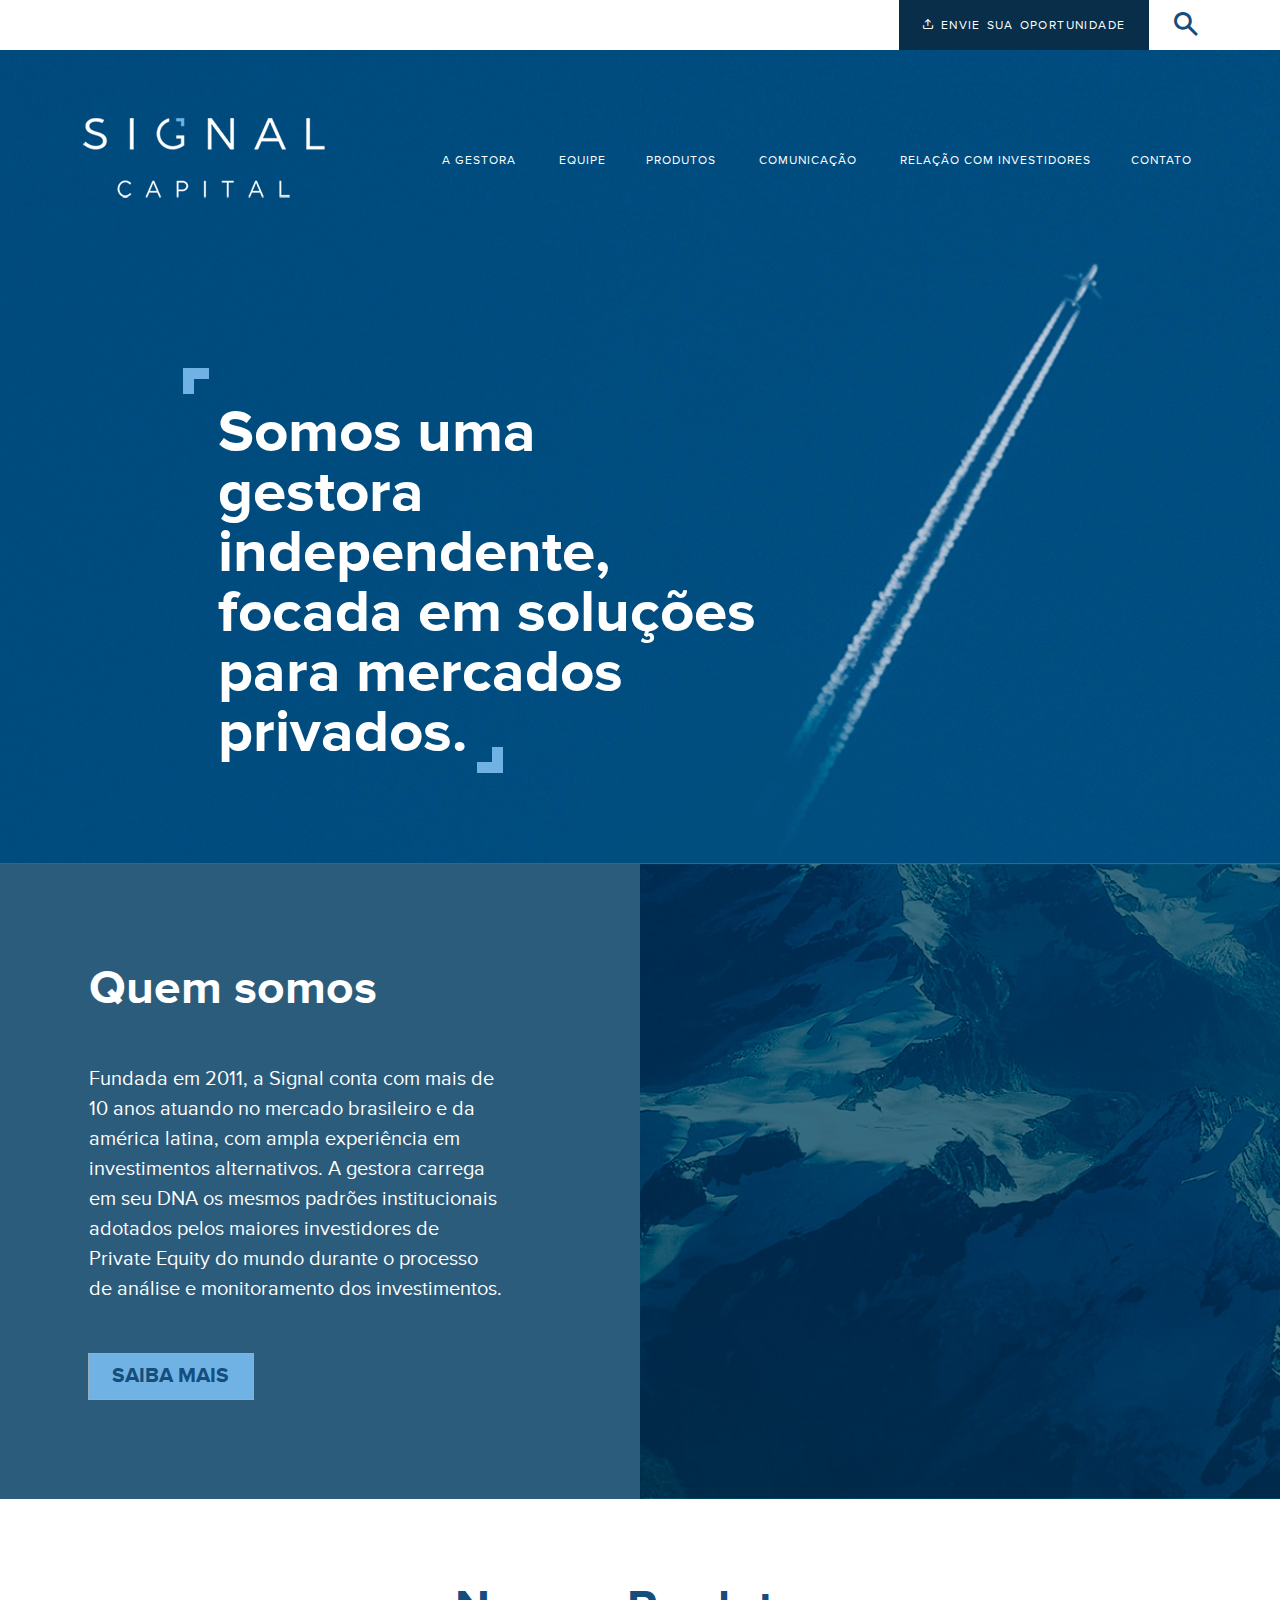
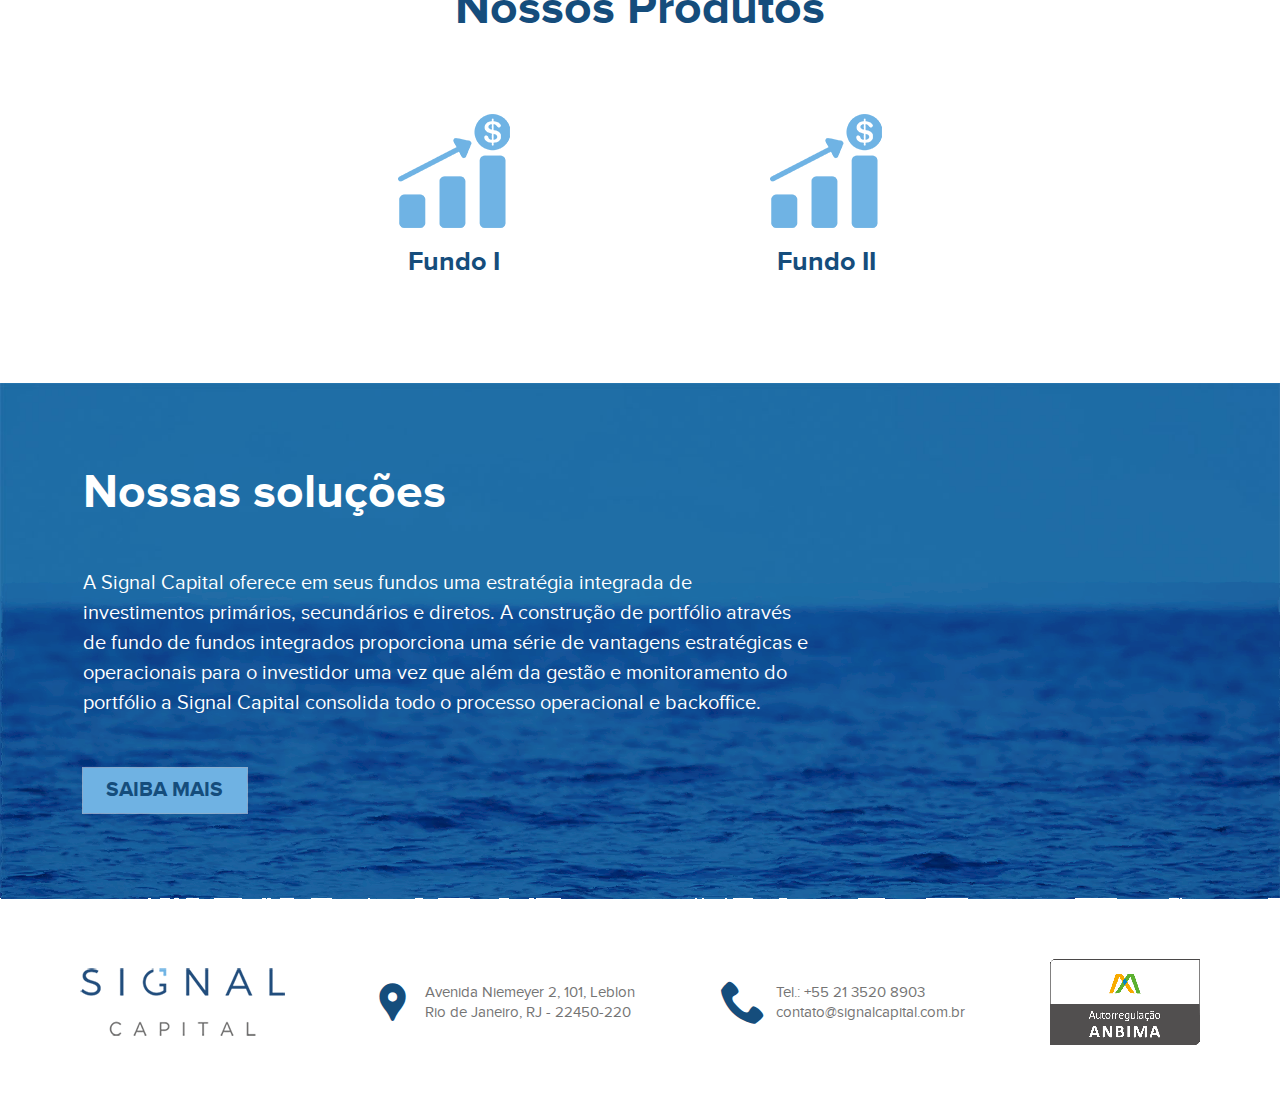
==== commit b110a748: "alterações finais" ====
--- a/index.html
+++ b/index.html
@@ -108,7 +108,7 @@
             <ul class="list-box">
                 <li>
                     <a href="fundo1.html">
-                        <img src="images/payment-terminal.png" alt="">
+                        <img src="images/financial-bar-chart.png" alt="">
                         <p>Fundo I</p>
                     </a>
                 </li>
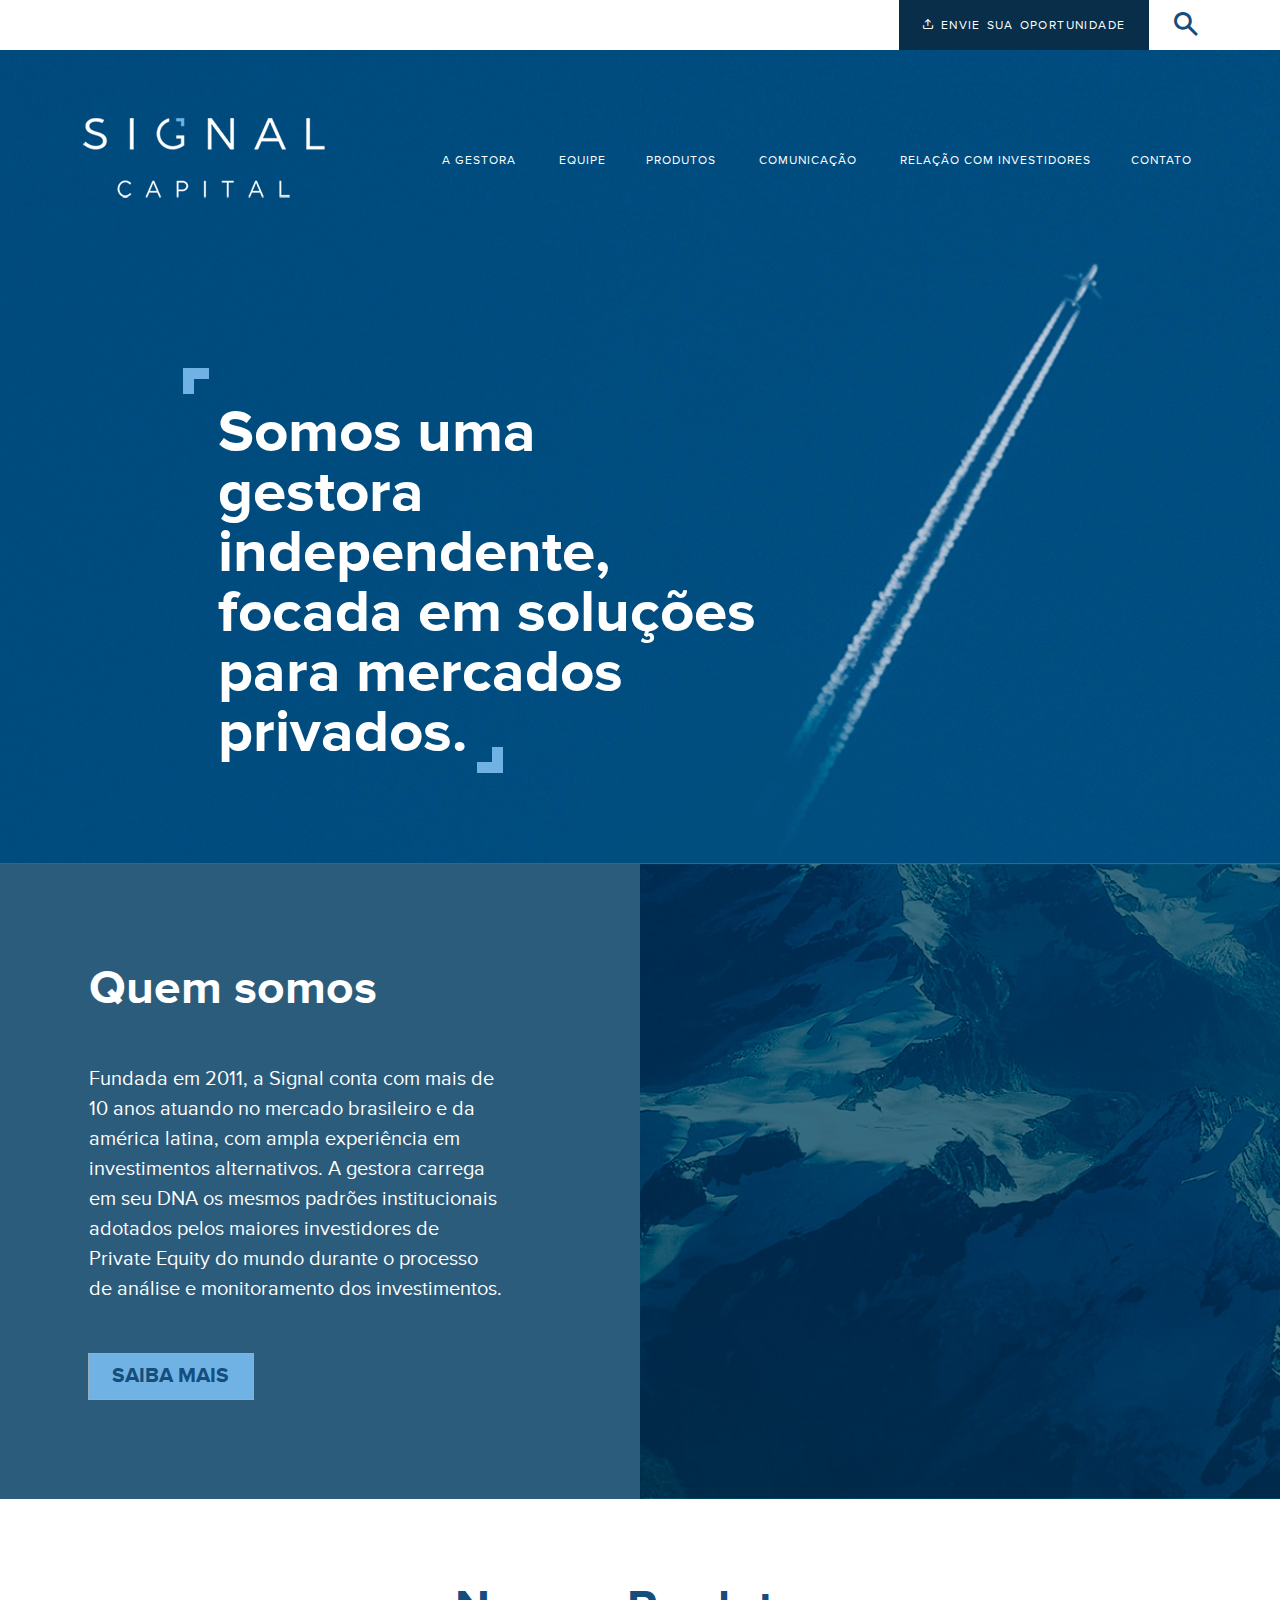
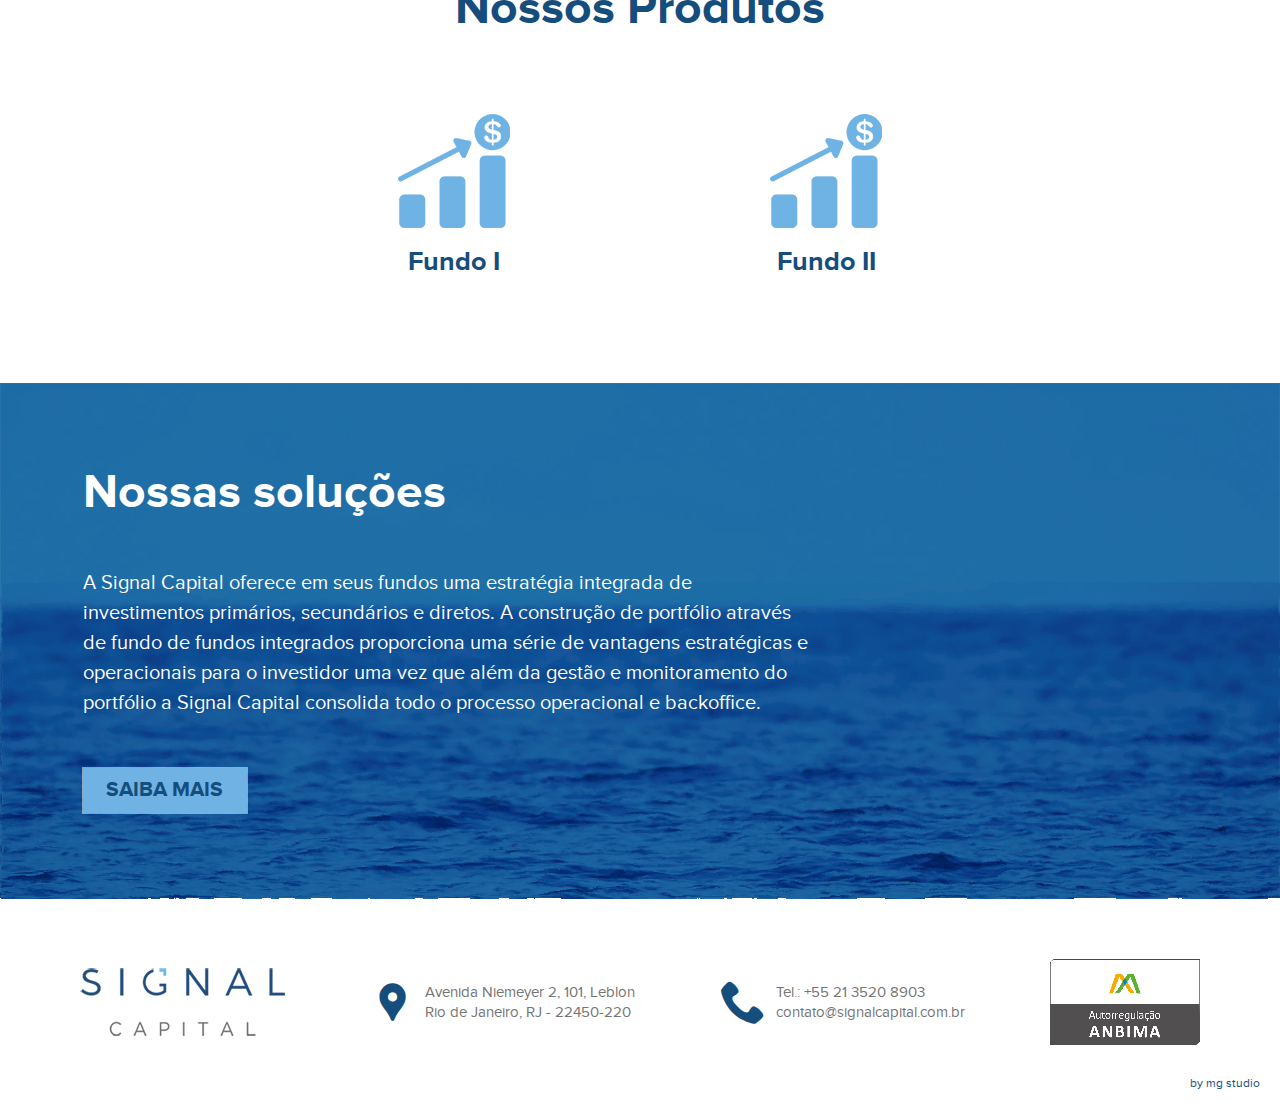
==== commit 1517749d: "favicon" ====
--- a/index.html
+++ b/index.html
@@ -4,7 +4,11 @@
     <meta charset="UTF-8">
     <meta http-equiv="X-UA-Compatible" content="IE=edge">
     <meta name="viewport" content="width=device-width, initial-scale=1.0">
-    <title></title>
+    <title>Signal Capital</title>
+    <link rel="apple-touch-icon" sizes="180x180" href="favicon/apple-touch-icon.png">
+    <link rel="icon" type="image/png" sizes="32x32" href="favicon/favicon-32x32.png">
+    <link rel="icon" type="image/png" sizes="16x16" href="favicon/favicon-16x16.png">
+    <link rel="manifest" href="favicon/site.webmanifest">
     <link rel="stylesheet" href="css/normalize.css">
     <link rel="stylesheet" href="css/main.css">
 </head>
@@ -174,7 +178,8 @@
                 <img src="images/anbima.png" alt="">
             </div>
         </div>
-   </footer>
+        <a href="https://mgstudio.com.br" target="_blank" class="mgstudio">by mg studio</a>
+    </footer>
 
     <div class="overlay"></div>
     
--- a/css/main.css
+++ b/css/main.css
@@ -1,4 +1,4 @@
-﻿@keyframes fadeIn{0%{opacity:0}100%{opacity:1}}@keyframes fadeOut{0%{opacity:1}100%{opacity:0}}@font-face{font-family:"proxima_novabold";src:url("../fonts/proxima_nova_bold-webfont.woff2") format("woff2"),url("../fonts/proxima_nova_bold-webfont.woff") format("woff");font-weight:normal;font-style:normal}@font-face{font-family:"proxima_novaregular";src:url("../fonts/proxima_nova_regular-webfont.woff2") format("woff2"),url("../fonts/proxima_nova_regular-webfont.woff") format("woff");font-weight:normal;font-style:normal}@font-face{font-family:"icomoon";src:url("../fonts/icomoon.eot?ineuxl");src:url("../fonts/icomoon.eot?ineuxl#iefix") format("embedded-opentype"),url("../fonts/icomoon.ttf?ineuxl") format("truetype"),url("../fonts/icomoon.woff?ineuxl") format("woff"),url("../fonts/icomoon.svg?ineuxl#icomoon") format("svg");font-weight:normal;font-style:normal;font-display:block}[class^=icon-],[class*=" icon-"]{font-family:"icomoon" !important;speak:never;font-style:normal;font-weight:normal;font-variant:normal;text-transform:none;line-height:1;-webkit-font-smoothing:antialiased;-moz-osx-font-smoothing:grayscale}.icon-linkedin:before{content:""}.icon-arrow_forward_ios:before{content:""}.icon-location_pin:before{content:""}.icon-upload:before{content:""}.icon-search:before{content:""}.icon-zoom:before{content:""}.icon-magnifier:before{content:""}.icon-magnifying-glass:before{content:""}.icon-phone:before{content:""}.icon-telephone:before{content:""}.icon-contact:before{content:""}.icon-support:before{content:""}.icon-call:before{content:""}.sub-header{background-color:#fff;height:5rem}.sub-header .container{position:relative;height:5rem;display:flex;align-items:center;justify-content:flex-end}.sub-header .container .oportunidade{background-color:#082e4a;height:5rem;display:flex;justify-content:center;align-items:center;color:#fff}.sub-header .container .oportunidade p{width:25rem;text-transform:uppercase;font-size:1.2rem;font-style:normal;font-weight:normal;line-height:1.35rem;letter-spacing:initial;text-align:center;word-spacing:.14rem;letter-spacing:.14rem}.sub-header .container .busca{z-index:10;cursor:pointer;position:relative}.sub-header .container .busca span{font-size:2.35rem;margin-left:2.5rem;color:#154d7c;z-index:10}.sub-header .container .form-busca{z-index:10;position:absolute;right:0;top:5rem;background-color:#fff;padding:1rem;width:29.9rem;display:flex;flex-direction:column}.sub-header .container .form-busca form{width:100%;display:flex;justify-content:space-between}.sub-header .container .form-busca form input[type=text],.sub-header .container .form-busca form input[type=email]{width:87%;padding:1rem;font-size:1.4rem;display:inline-block;border:1px solid #082e4a;outline:none;color:#082e4a;margin-right:1rem}.sub-header .container .form-busca form input[type=submit],.sub-header .container .form-busca form button{padding:1rem;font-size:1.4rem;background-color:#082e4a;border:1px solid #082e4a;color:#fff;cursor:pointer;transition:all .3s ease-in}.sub-header .container .form-busca form input[type=submit]:hover,.sub-header .container .form-busca form button:hover{opacity:.8}header{background-color:#054c7b;background-image:url("../images/bg-header.jpg");background-repeat:no-repeat;background-position:center center;background-attachment:fixed;background-size:cover;height:100%;padding-bottom:5rem}@media(min-width: 768px){header{min-height:60rem}}@media(min-width: 1200px){header{padding-bottom:5rem}}header .container{height:100%;display:flex;flex-direction:column}header .container .signal{margin-top:5rem;padding:2.5rem 0 0 2.5rem;color:#fff;font-family:"proxima_novabold";font-size:4rem;font-style:normal;font-weight:normal;line-height:4rem;letter-spacing:initial}@media(min-width: 992px){header .container .signal{width:63rem;padding:3.5rem 0 0 3.5rem;height:fit-content;margin-left:10rem;margin-top:15rem}}@media(min-width: 768px){header .container .signal{font-size:6rem;line-height:6rem}header .container .signal:after{bottom:-1rem;right:31rem}}.interna{background-image:none}@media(min-width: 768px){.interna{min-height:390px}}@media(min-width: 992px){.interna{padding-bottom:0}}.interna .container .signal{font-family:"proxima_novaregular";align-self:center;text-transform:uppercase;font-weight:normal;font-size:3rem;text-align:center;margin-left:0;width:fit-content;line-height:4rem;margin-right:4.5rem}@media(min-width: 768px){.interna .container .signal{font-size:4rem}}@media(min-width: 768px){.interna .container .signal:before{left:-1rem}}@media(min-width: 768px){.interna .container .signal:after{right:-5rem}}.interna .container .signal span{display:block;font-size:2.1rem}@media(min-width: 992px){.interna .container .signal{margin-top:6rem;padding:2.5rem 0 0 4.5rem}}@media screen and (max-width: 400px){.interna .container .signal{margin-right:2.5rem}}footer{padding:6rem 0}@media(min-width: 992px){footer .container{display:flex;align-items:center;justify-content:space-between;max-width:112rem}}footer .container p,footer .container a{font-size:1.5rem;font-style:normal;font-weight:normal;line-height:1rem;letter-spacing:initial;padding:0;margin:1rem 0;color:#747474}footer .container a:hover{text-decoration:underline}footer .container .logo a{width:100%;height:100%;display:block;text-align:center}footer .container .endereco,footer .container .telefone,footer .container .selo{display:flex;justify-content:center;align-items:center;margin:4rem 0}@media(min-width: 992px){footer .container .endereco,footer .container .telefone,footer .container .selo{margin:0}}footer .container .telefone{margin-bottom:0}footer .container .selo{margin-bottom:0}footer .container span{color:#154d7c;font-size:4.5rem;margin-right:1rem}.navbar{width:100%;margin-top:5.5rem;display:flex;justify-content:space-between;align-items:center}.navbar .navbar__brand{width:242px;margin:auto}@media screen and (min-width: 1130px){.navbar .navbar__brand{margin:initial}}.navbar__toggle-menu{text-align:center;border-radius:3px;cursor:pointer;z-index:11;position:absolute;top:1.25rem;left:1.25rem}.navbar__toggle-menu:focus,.navbar__toggle-menu:focus-visible{outline:none}.navbar__menu{position:absolute;top:5rem;height:100vh;left:0;width:100%;transform:translateX(-100%);background-color:#082e4a;transition:transform .3s ease}.navbar__menu li{position:relative;padding:0 0 4rem}.navbar__link,.navbar__menu li-content{font-size:1.2rem;color:#fff;text-decoration:none;text-transform:uppercase;letter-spacing:1px;padding:1rem}@media(min-width: 1400px){.navbar__link,.navbar__menu li-content{font-size:1.4rem}}.navbar__link:hover,.navbar__menu li-content:hover{color:#6fb2e3}.navbar__dropdown{height:0;overflow:hidden;pointer-events:none;background-color:var(--bg-dropdown);transition:all .3s ease}.navbar__toggle-dropdown{position:absolute;top:0;right:0;bottom:0;display:block;text-align:center;line-height:50px;width:100%;height:inherit;background-color:transparent;cursor:pointer}.navbar__menu.show{transform:translateX(0);transform:translateX(0);background:#082e4a;height:100vh;z-index:10;top:5rem;overflow:hidden;display:flex;flex-direction:column;justify-content:start;padding:6rem 2rem;border-top:1px solid #fff}.navbar__menu.hidden{transform:translateX(-100%)}.navbar__dropdown.show{height:auto;pointer-events:all;padding:1rem 1.5rem}.navbar__dropdown.show li{padding:1rem}.navbar__toggle-dropdown.rotate i{transform:rotate(180deg)}@media screen and (max-width: 1130px){.navbar__link,.navbar__menu li-content{font-size:1.8rem}.navbar__dropdown .navbar__link{font-size:1.8rem}.navbar__dropdown.show li{padding:1rem 0;border-left:2px solid #6fb2e3;margin-bottom:.5rem}.navbar__dropdown.show{padding:1rem 1.2rem}}@media screen and (min-width: 1130px){.navbar__toggle-menu{display:none}.navbar__menu{position:initial;width:auto;border-top:none;box-shadow:none;background:none;transform:translateX(0);height:auto !important}.navbar__menu li{display:inline;margin-left:25px;border-top:none;padding:0}.navbar__link{padding:.6rem;color:#fff;display:inline-block;position:relative}.navbar__link:hover{color:#6fb2e3 !important}.navbar__menu .active:before{content:"";display:block;text-align:center;width:75%;height:2px;background-color:#6fb2e3;margin:auto;margin-bottom:1rem}.navbar__toggle-dropdown{position:static;display:inline-block;width:auto;background:none}.navbar__dropdown{position:absolute;left:0;min-width:240px;height:0;opacity:0;pointer-events:none;border-top:2px solid var(--primary);transform:translateY(5px);transition:transform .3s ease}.navbar__dropdown li{display:block;margin-left:0}.navbar__dropdown .navbar__link{display:block}.navbar__menu li:hover > .navbar__link{color:#6fb2e3}.navbar__menu li:hover .navbar__toggle-dropdown i{transform:rotate(180deg);transition:all .3s ease}.navbar__menu li:hover .navbar__dropdown{height:auto;opacity:1;pointer-events:all;transform:translateY(0);transition:transform .3s ease}}@media screen and (max-width: 400px){.navbar__link,.navbar__menu li-content{font-size:1.6rem !important}.sub-header .container .oportunidade p{width:15rem}}.btn-theme{color:#154d7c;background-color:#6fb2e3;text-align:center;text-decoration:none;font-family:"proxima_novabold";display:inline-flex;font-size:2.1rem;text-transform:uppercase;padding:.95rem 2.25rem;width:fit-content;border:1px solid transparent;box-shadow:inset 0 0 10px rgba(255,255,255,0);outline:1px solid;outline-color:rgba(255,255,255,.5);outline-offset:0;text-shadow:none;transition:all 1250ms cubic-bezier(0.19, 1, 0.22, 1);cursor:pointer;user-drag:none;user-select:none;-moz-user-select:none;-webkit-user-drag:none;-webkit-user-select:none;-ms-user-select:none}.btn-theme:hover{border:1px solid #6fb2e3;box-shadow:inset 0 0 1px rgba(255,255,255,.7),0 0 1px rgba(255,255,255,.2);outline-color:rgba(255,255,255,0);outline-offset:15px;color:#fff}.banner-footer{position:relative;top:0;left:0;height:auto;width:100%;background-image:url("../images/sea.jpg");background-size:cover}.banner-footer svg{position:absolute}.banner-footer .container{position:relative;z-index:1;color:#fff}@media(min-width: 1200px){.banner-footer .container .text-container{max-width:73rem}}@media(min-width: 1400px){.banner-footer .container .text-container{margin-left:15rem}}.banner-footer .container p{font-size:2rem;font-style:normal;font-weight:normal;line-height:3rem;letter-spacing:initial;margin-bottom:5rem}@media(min-width: 992px){.banner-footer .water{position:absolute;background-image:url("../images/sea-map.png");background-size:100% 100%;background-repeat:no-repeat;top:0;left:0;height:100%;width:100%;filter:url("#turbulence")}}.title-section{font-family:"proxima_novabold";font-size:4.8rem;font-style:normal;font-weight:normal;line-height:5rem;letter-spacing:initial;margin-top:0;margin-bottom:5rem}ul.list-box{margin:5rem auto 0}@media(min-width: 768px){ul.list-box{display:flex;align-items:flex-start;justify-content:center}}@media(min-width: 992px){ul.list-box{width:85rem;margin:0 auto}}ul.list-box li{width:100%;text-align:center;margin:5rem 0}@media(min-width: 768px){ul.list-box li{width:32%;margin:0 5rem}}ul.list-box li a{width:100%;height:100%;display:block;color:#154d7c;position:relative;padding:2rem;font-size:2.7rem;font-style:normal;font-weight:normal;line-height:3rem;letter-spacing:initial;font-family:"proxima_novabold"}ul.list-box li a:before,ul.list-box li a:after{content:"";width:2rem;height:2rem;position:absolute;opacity:0;transition:transform .6s,opacity .3s;transition-timing-function:cubic-bezier(0.17, 0.67, 0.05, 1.29);border:5px solid #6fb2e3}ul.list-box li a:before{top:0;left:0;border-width:5px 0 0 5px;transform:translate(415%, 415%)}ul.list-box li a:after{bottom:0;right:0;border-width:0 5px 5px 0;transform:translate(-315%, -415%)}ul.list-box li a:hover:before,ul.list-box li a:hover:after{opacity:1;transform:translate(0, 0)}ul.list-box li a h4{margin:0;padding:0;color:#6fb2e3}ul.list-box li a p{font-size:inherit;padding:0;margin:0 !important;line-height:initial}ul.list-box li a span{display:block;font-size:2.1rem;color:#082e4a}ul.list-box img{display:inline-block;margin:1rem}.signal{position:relative;width:fit-content}.signal:before,.signal:after{content:"";width:2.6rem;height:2.6rem;position:absolute;transition:transform .6s,opacity .3s;transition-timing-function:cubic-bezier(0.17, 0.67, 0.05, 1.29);border:11px solid #6fb2e3}.signal:before{top:0;left:0;border-width:11px 0 0 11px}.signal:after{bottom:-2rem;right:-2rem;border-width:0 11px 11px 0}@media(min-width: 768px){.signal:after{right:-3rem}}.signal-home:after{right:20rem}@media screen and (max-width: 430px){.signal-home:after{right:7rem}}.image{width:100%;height:auto;position:relative}.image img{object-fit:cover;width:100%;height:100%}.lista-equipe li{background-color:#ebebeb;padding:3rem;color:#082d4a;margin-bottom:2.5rem}@media(min-width: 992px){.lista-equipe li{display:flex;align-items:flex-start;padding:6rem;margin-bottom:8rem}}.lista-equipe li .image{display:block;margin:auto;text-align:center;margin-top:0;margin-bottom:4rem}@media(min-width: 992px){.lista-equipe li .image{min-width:30rem;max-width:30rem;height:100%;margin-right:6rem;margin-bottom:0}}.lista-equipe li .image img{border-bottom:6px solid #154d7c;width:initial}.lista-equipe li .text h3{font-size:2.5rem;font-style:normal;font-weight:normal;line-height:3rem;letter-spacing:initial;font-family:"proxima_novabold";margin-top:0;text-transform:none}.lista-equipe li .text p{font-size:1.75rem;line-height:2.25rem;color:#082d4a !important;margin-bottom:3rem}@media(min-width: 992px){.lista-equipe li .text p{max-width:95%}}.lista-equipe li .text a{color:#082d4a;font-size:3.25rem}.lista-equipe li .text a:hover{color:#6fb2e3}.lista-estrategia ul li{background-color:#fff;padding:8rem 0}.lista-estrategia ul li:nth-child(2n){background-color:#ebebeb}.lista-estrategia ul li h3{font-size:4.8rem;font-style:normal;font-weight:normal;line-height:5rem;letter-spacing:initial;font-family:"proxima_novabold";color:#6fb2e3;margin:0}.lista-estrategia ul li h4{font-size:3rem;font-style:normal;font-weight:normal;line-height:3rem;letter-spacing:initial;font-family:"proxima_novabold";color:#082e4a;margin:1rem 0}.lista-estrategia ul li p{color:#082e4a;font-size:2.5rem;line-height:1.5;margin-top:2.5rem;margin-bottom:0}@media(min-width: 992px){.lista-estrategia ul li p{max-width:110rem}}.lista-estrategia ul li .btn-theme{margin-top:7rem;font-size:3rem}.row-news{margin:auto}@media(min-width: 992px){.row-news{display:flex;justify-content:space-between;max-width:126rem}}.row-news .item-news{background-color:#e1e1e1}@media(min-width: 768px){.row-news .item-news{display:flex;margin:1.25rem}}@media(min-width: 768px){.row-news .item-news .image{max-width:32rem}}.row-news .content-news{margin:0 auto 2.5rem;padding:3.5rem}@media(min-width: 768px){.row-news .content-news{margin:0}}.row-news .content-news .btn-theme{background-color:#94c6ea;color:#154d7c}.pagination{margin:5rem auto 0;display:flex;justify-content:center}.pagination li a{width:4.5rem;height:4.5rem;border-radius:50%;margin:0 .5rem;color:#fff;display:flex;align-items:center;justify-content:center;font-size:2.1rem;border:1px solid #082e4a;background-color:#082e4a}.pagination li a:hover{color:#082e4a;background-color:#fff}.pagination li .active{color:#082e4a;background-color:#fff}.pagination li:last-of-type a:hover{transform:rotate(360deg)}.date{font-size:2.27rem;font-style:normal;font-weight:bold;line-height:3rem;letter-spacing:initial;font-family:"proxima_novabold";color:#6fb2e3}.title{text-transform:uppercase;font-size:1.73rem;font-style:normal;font-weight:bold;line-height:2.85rem;letter-spacing:initial;font-family:"proxima_novabold";color:#082d4a;margin-top:.5rem;margin-bottom:4rem}.btn-back{width:fit-content;text-transform:uppercase;display:flex;align-items:center;font-size:1.63rem;font-style:normal;font-weight:bold;line-height:1.85rem;letter-spacing:initial;margin-bottom:5rem;color:#082e4a}.btn-back:hover span{color:#082e4a;background-color:#fff}.btn-back span{width:3.6rem;height:3.5rem;border-radius:50%;color:#fff;display:flex;align-items:center;justify-content:center;font-size:2.1rem;border:1px solid #082e4a;background-color:#082e4a;margin-right:8px;transform:rotate(-180deg);transition:all .3s ease-in}.timeline{background-color:#082e4a;overflow:auto}.timeline .container ul{position:relative;margin:100px auto;height:4px;background:#6fb2e3;width:99%;min-width:135rem;display:block}.timeline .container ul::before,.timeline .container ul::after{content:"";position:absolute;top:-8px;display:block;width:0;height:0;border-radius:10px;border:10px solid #6fb2e3}.timeline .container ul::before{left:-5px;display:none}.timeline .container ul::after{right:-4px;border:10px solid transparent;border-right:0;border-left:15px solid #6fb2e3;border-radius:0}.timeline .container li{position:relative;float:left;width:215px;height:50px;margin-right:10px}.timeline .container li .year{position:absolute;top:-32px;left:36%;color:#fff;background-color:#082e4a;padding:0 1.5rem}.timeline .container li .description{display:block;margin-top:25px;position:relative;font-weight:normal;z-index:1;color:#fff;font-size:1.8rem;text-align:center;width:inherit;line-height:1}.timeline .container li .description .mini{font-size:1.5rem;display:block}.timeline .container li .description .dest{font-size:2.4rem}.timeline .container li .desc-top{position:absolute;bottom:6rem}.pilares-signal{display:flex;flex-direction:column;margin-top:3.5rem;margin-bottom:10rem;font-size:2.5rem;font-style:normal;font-weight:bold;line-height:3rem;letter-spacing:initial;font-family:"proxima_novabold";color:#082e4a;margin-left:2rem}@media(min-width: 992px){.pilares-signal{flex-direction:row;margin-left:0;font-size:2.7rem;font-style:normal;font-weight:bold;line-height:3rem;letter-spacing:initial}}@media(min-width: 1400px){.pilares-signal{font-size:2.9rem;font-style:normal;font-weight:bold;line-height:3rem;letter-spacing:initial}}.pilares-signal li{position:relative;margin-right:3rem}@media(min-width: 992px){.pilares-signal li:first-of-type::before{display:none}}.pilares-signal li::before{content:"";width:10px;height:10px;background-color:#6fb2e3;position:absolute;left:-18px;top:8px;border-radius:50%}.section-internas .ciclo-vida{margin:5rem 0}.section-internas .ciclo-vida h3.title-ciclo{text-align:center;background-color:#a4a4a4;padding:1.85rem;color:#fff;text-transform:none;font-size:2.4rem;margin-bottom:0;line-height:3rem;width:calc(100% - 2px);margin:auto}@media(min-width: 992px){.section-internas .ciclo-vida ul{display:flex}}.section-internas .ciclo-vida ul li{background-color:#ebebeb;border:1px solid #fff}@media(min-width: 992px){.section-internas .ciclo-vida ul li{width:33.33%}}.section-internas .ciclo-vida ul li h5{margin-bottom:0;text-align:center;color:#6fb2e3;font-size:1.8rem;font-style:normal;font-weight:bold;line-height:2rem;letter-spacing:initial;font-family:"proxima_novabold";margin-top:0;border-top:2px solid #fff;border-bottom:2px solid #fff;padding:3rem}.section-internas .ciclo-vida ul li p{font-size:1.7rem;line-height:2.25rem;color:#082d4a;padding:3rem;margin:0}.section-internas .table-curvas{margin:6rem 0}.section-internas .table-curvas table{width:100%;display:block;overflow-x:auto;white-space:nowrap}@media(min-width: 768px){.section-internas .table-curvas table{display:table;white-space:initial}}@media(min-width: 1200px){.section-internas .table-curvas table{width:95%;margin:auto}}.section-internas .table-curvas table th,.section-internas .table-curvas table tr{width:33.33%}.section-internas .table-curvas table thead tr th{color:#6fb2e3;font-size:2.16rem;font-style:normal;font-weight:bold;line-height:2.5rem;letter-spacing:initial;font-family:"proxima_novabold"}.section-internas .table-curvas table .definicao td p{font-weight:bold;padding:0 2rem;line-height:1.5rem}.section-internas .table-curvas table tr{text-align:center}.section-internas .table-curvas table tr td{font-size:1.3rem;color:#082e4a}.section-internas .table-curvas table tr td p{font-size:1.3rem;color:#082e4a;margin:auto}@media(min-width: 992px){.section-internas .table-curvas table tr td p{max-width:26rem}}.section-internas .table-curvas table tr td strong{max-width:25rem}.section-internas .table-curvas table .title-line td{padding:2rem 0;position:relative;z-index:2}.section-internas .table-curvas table .title-line td h5{color:#082e4a;background-color:#fff;padding:0 1.5rem;position:relative;z-index:2;width:fit-content;margin:auto;text-align:center;font-size:1.6rem;font-style:normal;font-weight:bold;line-height:2rem;letter-spacing:initial;font-family:"proxima_novabold"}.section-internas .table-curvas table .title-line td:after{content:"";position:absolute;width:100%;height:2px;background-color:#5b84cc;left:0;top:30px}.overlay{width:100%;height:100vh;background-color:rgba(8,46,74,.7);position:absolute;top:5rem;left:0;display:none}.horizontal-scroll-wrapper{overflow:auto}@media(min-width: 1400px){.horizontal-scroll-wrapper{overflow:hidden}}.section-box-divider{background-color:#2c5c7b;padding-bottom:0;border-top:1px solid #336586}@media(min-width: 992px){.section-box-divider{display:flex;justify-content:space-between;padding:0}}.section-box-divider .text-container{color:#fff;padding:5rem 1.5rem;display:flex;flex-direction:column;justify-content:center;width:100%}@media(min-width: 992px){.section-box-divider .text-container{padding:10rem 3.5rem;width:38%;margin:auto;margin-right:10rem}}@media(min-width: 1400px){.section-box-divider .text-container{margin-right:22rem;width:36%;padding-left:0}}.section-box-divider .text-container p{font-size:2rem;font-style:normal;font-weight:normal;line-height:3rem;letter-spacing:initial;margin-bottom:5rem;margin-top:0}.section-box-divider .text-container p:last-of-type{margin-bottom:0}.section-box-divider .text-container .btn-theme{margin-top:5rem}.section-box-divider .image{width:100%;height:20rem}@media(min-width: 992px){.section-box-divider .image{min-height:40rem;width:64rem;height:auto}}.section-box-divider .btn-theme{background-color:#6fb2e3}.section-produtos{text-align:center}.section-produtos h2{color:#154d7c}.section-internas .container{max-width:87rem}.section-internas .container h2{font-size:4.8rem;font-style:normal;font-weight:normal;line-height:5rem;letter-spacing:initial;font-family:"proxima_novabold";color:#6fb2e3;margin:0}.section-internas .container h3{font-size:3rem;font-style:normal;font-weight:normal;line-height:4rem;letter-spacing:initial;font-family:"proxima_novabold";color:#082e4a;text-transform:uppercase;margin-top:1.5rem}.section-internas .container p{font-size:2.5rem;color:#082e4a;margin:1.5rem 0}.section-internas .container p strong{font-family:"proxima_novabold"}.section-contato{background-color:#fff}.section-contato .text-container a{color:#154d7c;font-size:2.5rem;font-style:normal;font-weight:normal;line-height:3rem;letter-spacing:initial;font-family:"proxima_novabold"}.section-contato .text-container a:hover{color:#6fb2e3}.section-contato .text-container .box-icon{display:flex;align-items:center;margin-top:4rem}.section-contato .text-container .box-icon span{color:#154d7c;font-size:4.5rem;margin-right:2rem}.section-contato .text-container .box-icon div p{margin:0;color:#747474;font-size:1.5rem;line-height:2rem}.map{width:100%;height:45rem;overflow:hidden;background-color:#154d7c}.map iframe{height:inherit}@media(min-width: 992px){.section-equipe .container{max-width:123rem}}.section-estrategia{background-color:#e1e1e1}.section-estrategia .text-container{color:#082e4a}.section-estrategia .text-container p{font-size:2.5rem;color:#264e7c}.section-quem-somos{background-color:#fff}.section-quem-somos .text-container p{color:#264e7c}.section-quem-somos .text-container p:first-child{font-size:2.583rem;font-weight:bold}.section-news .container{max-width:110rem}.section-news .news-content .date{margin:0}.section-news .news-content .title{margin-bottom:3rem}.section-news .news-content p{color:#264e7c;font-size:2.1rem;margin-top:4rem}.section-news .news-content strong{font-style:italic}@media(min-width: 992px){.section-news .news-content{max-width:70rem;margin:auto}}@media(min-width: 992px){.content-quem-somos .container{max-width:105rem;margin:auto}}.content-quem-somos h3{font-size:4.3rem;font-style:normal;font-weight:normal;line-height:5rem;letter-spacing:initial;font-family:"proxima_novabold";color:#6fb2e3;margin:0}.content-quem-somos p{font-size:2.583rem;font-style:normal;font-weight:normal;line-height:3.75rem;letter-spacing:initial;margin-top:2rem;margin-bottom:7rem}@media(min-width: 992px){.content-quem-somos p{max-width:90rem}}@media(min-width: 992px){.page-educacional .main-box{padding:0 4.5rem}}.page-educacional .main-box h3{font-size:2.6rem;font-style:normal;font-weight:normal;line-height:3rem;letter-spacing:initial;font-family:"proxima_novabold";color:#6fb2e3;text-transform:none;margin-bottom:1.25rem}.page-educacional .main-box p{font-size:2.2rem;line-height:2.5rem;color:#082e4a}@media(min-width: 992px){.page-educacional .container{max-width:106.4rem}}.page-educacional .row-content{margin-bottom:5rem}@media(min-width: 992px){.page-educacional .row-content{display:flex;justify-content:space-between}}.page-educacional .row-content img{margin:4rem 0}@media(min-width: 768px){.page-educacional .row-content img{margin-right:5.5rem}}@media(min-width: 768px){.page-educacional .main-box-educacional{display:flex;justify-content:space-between}}@media(min-width: 768px){.page-educacional .main-box-educacional .box-left,.page-educacional .main-box-educacional .box-right{width:45%}}.page-educacional .content-educacional .title-itens{font-size:4.8rem;font-style:normal;font-weight:normal;line-height:4.5rem;letter-spacing:initial;font-family:"proxima_novabold";color:#6fb2e3;margin-bottom:2.5rem;margin-top:0}.page-educacional .content-educacional p{font-size:2.4rem;line-height:3rem;margin-bottom:7rem}.page-educacional .content-educacional img{width:auto;object-fit:contain}.lista-estrategia ul li .container{max-width:110rem}/*!
+﻿@keyframes fadeIn{0%{opacity:0}100%{opacity:1}}@keyframes fadeOut{0%{opacity:1}100%{opacity:0}}@font-face{font-family:"proxima_novabold";src:url("../fonts/proxima_nova_bold-webfont.woff2") format("woff2"),url("../fonts/proxima_nova_bold-webfont.woff") format("woff");font-weight:normal;font-style:normal}@font-face{font-family:"proxima_novaregular";src:url("../fonts/proxima_nova_regular-webfont.woff2") format("woff2"),url("../fonts/proxima_nova_regular-webfont.woff") format("woff");font-weight:normal;font-style:normal}@font-face{font-family:"icomoon";src:url("../fonts/icomoon.eot?ineuxl");src:url("../fonts/icomoon.eot?ineuxl#iefix") format("embedded-opentype"),url("../fonts/icomoon.ttf?ineuxl") format("truetype"),url("../fonts/icomoon.woff?ineuxl") format("woff"),url("../fonts/icomoon.svg?ineuxl#icomoon") format("svg");font-weight:normal;font-style:normal;font-display:block}[class^=icon-],[class*=" icon-"]{font-family:"icomoon" !important;speak:never;font-style:normal;font-weight:normal;font-variant:normal;text-transform:none;line-height:1;-webkit-font-smoothing:antialiased;-moz-osx-font-smoothing:grayscale}.icon-linkedin:before{content:""}.icon-arrow_forward_ios:before{content:""}.icon-location_pin:before{content:""}.icon-upload:before{content:""}.icon-search:before{content:""}.icon-zoom:before{content:""}.icon-magnifier:before{content:""}.icon-magnifying-glass:before{content:""}.icon-phone:before{content:""}.icon-telephone:before{content:""}.icon-contact:before{content:""}.icon-support:before{content:""}.icon-call:before{content:""}.sub-header{background-color:#fff;height:5rem}.sub-header .container{position:relative;height:5rem;display:flex;align-items:center;justify-content:flex-end}.sub-header .container .oportunidade{background-color:#082e4a;height:5rem;display:flex;justify-content:center;align-items:center;color:#fff}.sub-header .container .oportunidade p{width:25rem;text-transform:uppercase;font-size:1.2rem;font-style:normal;font-weight:normal;line-height:1.35rem;letter-spacing:initial;text-align:center;word-spacing:.14rem;letter-spacing:.14rem}.sub-header .container .busca{z-index:10;cursor:pointer;position:relative}.sub-header .container .busca span{font-size:2.35rem;margin-left:2.5rem;color:#154d7c;z-index:10}.sub-header .container .form-busca{z-index:10;position:absolute;right:0;top:5rem;background-color:#fff;padding:1rem;width:29.9rem;display:flex;flex-direction:column}.sub-header .container .form-busca form{width:100%;display:flex;justify-content:space-between}.sub-header .container .form-busca form input[type=text],.sub-header .container .form-busca form input[type=email]{width:87%;padding:1rem;font-size:1.4rem;display:inline-block;border:1px solid #082e4a;outline:none;color:#082e4a;margin-right:1rem}.sub-header .container .form-busca form input[type=submit],.sub-header .container .form-busca form button{padding:1rem;font-size:1.4rem;background-color:#082e4a;border:1px solid #082e4a;color:#fff;cursor:pointer;transition:all .3s ease-in}.sub-header .container .form-busca form input[type=submit]:hover,.sub-header .container .form-busca form button:hover{opacity:.8}header{background-color:#054c7b;background-image:url("../images/bg-header.jpg");background-repeat:no-repeat;background-position:center center;background-attachment:fixed;background-size:cover;height:100%;padding-bottom:5rem}@media(min-width: 768px){header{min-height:60rem}}@media(min-width: 1200px){header{padding-bottom:5rem}}header .container{height:100%;display:flex;flex-direction:column}header .container .signal{margin-top:5rem;padding:2.5rem 0 0 2.5rem;color:#fff;font-family:"proxima_novabold";font-size:4rem;font-style:normal;font-weight:normal;line-height:4rem;letter-spacing:initial}@media(min-width: 992px){header .container .signal{width:63rem;padding:3.5rem 0 0 3.5rem;height:fit-content;margin-left:10rem;margin-top:15rem}}@media(min-width: 768px){header .container .signal{font-size:6rem;line-height:6rem}header .container .signal:after{bottom:-1rem;right:31rem}}.interna{background-image:none}@media(min-width: 768px){.interna{min-height:390px}}@media(min-width: 992px){.interna{padding-bottom:0}}.interna .container .signal{font-family:"proxima_novaregular";align-self:center;text-transform:uppercase;font-weight:normal;font-size:3rem;text-align:center;margin-left:0;width:fit-content;line-height:4rem;margin-right:4.5rem}@media(min-width: 768px){.interna .container .signal{font-size:4rem}}@media(min-width: 768px){.interna .container .signal:before{left:-1rem}}@media(min-width: 768px){.interna .container .signal:after{right:-5rem}}.interna .container .signal span{display:block;font-size:2.1rem}@media(min-width: 992px){.interna .container .signal{margin-top:6rem;padding:2.5rem 0 0 4.5rem}}@media screen and (max-width: 400px){.interna .container .signal{margin-right:2.5rem}}footer{padding:6rem 0;position:relative}@media(min-width: 992px){footer .container{display:flex;align-items:center;justify-content:space-between;max-width:112rem}}footer .container p,footer .container a{font-size:1.5rem;font-style:normal;font-weight:normal;line-height:1rem;letter-spacing:initial;padding:0;margin:1rem 0;color:#747474}footer .container a:hover{text-decoration:underline}footer .container .logo a{width:100%;height:100%;display:block;text-align:center}footer .container .endereco,footer .container .telefone,footer .container .selo{display:flex;justify-content:center;align-items:center;margin:4rem 0}@media(min-width: 992px){footer .container .endereco,footer .container .telefone,footer .container .selo{margin:0}}footer .container .telefone{margin-bottom:0}footer .container .selo{margin-bottom:0}footer .container span{color:#154d7c;font-size:4.5rem;margin-right:1rem}footer .mgstudio{position:absolute;right:2rem;bottom:1.5rem;color:#154d7c;font-size:1.2rem}.navbar{width:100%;margin-top:5.5rem;display:flex;justify-content:space-between;align-items:center}.navbar .navbar__brand{width:242px;margin:auto}@media screen and (min-width: 1130px){.navbar .navbar__brand{margin:initial}}.navbar__toggle-menu{text-align:center;border-radius:3px;cursor:pointer;z-index:11;position:absolute;top:1.25rem;left:1.25rem}.navbar__toggle-menu:focus,.navbar__toggle-menu:focus-visible{outline:none}.navbar__menu{position:absolute;top:5rem;height:100vh;left:0;width:100%;transform:translateX(-100%);background-color:#082e4a;transition:transform .3s ease}.navbar__menu li{position:relative;padding:0 0 4rem}.navbar__link,.navbar__menu li-content{font-size:1.2rem;color:#fff;text-decoration:none;text-transform:uppercase;letter-spacing:1px;padding:1rem}@media(min-width: 1400px){.navbar__link,.navbar__menu li-content{font-size:1.4rem}}.navbar__link:hover,.navbar__menu li-content:hover{color:#6fb2e3}.navbar__dropdown{height:0;overflow:hidden;pointer-events:none;background-color:var(--bg-dropdown);transition:all .3s ease}.navbar__toggle-dropdown{position:absolute;top:0;right:0;bottom:0;display:block;text-align:center;line-height:50px;width:100%;height:inherit;background-color:transparent;cursor:pointer}.navbar__menu.show{transform:translateX(0);transform:translateX(0);background:#082e4a;height:100vh;z-index:10;top:5rem;overflow:hidden;display:flex;flex-direction:column;justify-content:start;padding:6rem 2rem;border-top:1px solid #fff}.navbar__menu.hidden{transform:translateX(-100%)}.navbar__dropdown.show{height:auto;pointer-events:all;padding:1rem 1.5rem}.navbar__dropdown.show li{padding:1rem}.navbar__toggle-dropdown.rotate i{transform:rotate(180deg)}@media screen and (max-width: 1130px){.navbar__link,.navbar__menu li-content{font-size:1.8rem}.navbar__dropdown .navbar__link{font-size:1.8rem}.navbar__dropdown.show li{padding:1rem 0;border-left:2px solid #6fb2e3;margin-bottom:.5rem}.navbar__dropdown.show{padding:1rem 1.2rem}}@media screen and (min-width: 1130px){.navbar__toggle-menu{display:none}.navbar__menu{position:initial;width:auto;border-top:none;box-shadow:none;background:none;transform:translateX(0);height:auto !important}.navbar__menu li{display:inline;margin-left:25px;border-top:none;padding:0}.navbar__link{padding:.6rem;color:#fff;display:inline-block;position:relative}.navbar__link:hover{color:#6fb2e3 !important}.navbar__menu .active:before{content:"";display:block;text-align:center;width:75%;height:2px;background-color:#6fb2e3;margin:auto;margin-bottom:1rem}.navbar__toggle-dropdown{position:static;display:inline-block;width:auto;background:none}.navbar__dropdown{position:absolute;left:0;min-width:240px;height:0;opacity:0;pointer-events:none;border-top:2px solid var(--primary);transform:translateY(5px);transition:transform .3s ease}.navbar__dropdown li{display:block;margin-left:0}.navbar__dropdown .navbar__link{display:block}.navbar__menu li:hover > .navbar__link{color:#6fb2e3}.navbar__menu li:hover .navbar__toggle-dropdown i{transform:rotate(180deg);transition:all .3s ease}.navbar__menu li:hover .navbar__dropdown{height:auto;opacity:1;pointer-events:all;transform:translateY(0);transition:transform .3s ease}}@media screen and (max-width: 400px){.navbar__link,.navbar__menu li-content{font-size:1.6rem !important}.sub-header .container .oportunidade p{width:15rem}}.btn-theme{color:#154d7c;background-color:#6fb2e3;text-align:center;text-decoration:none;font-family:"proxima_novabold";display:inline-flex;font-size:2.1rem;text-transform:uppercase;padding:.95rem 2.25rem;width:fit-content;border:1px solid transparent;box-shadow:inset 0 0 10px rgba(255,255,255,0);outline:1px solid;outline-color:rgba(255,255,255,.5);outline-offset:0;text-shadow:none;transition:all 1250ms cubic-bezier(0.19, 1, 0.22, 1);cursor:pointer;user-drag:none;user-select:none;-moz-user-select:none;-webkit-user-drag:none;-webkit-user-select:none;-ms-user-select:none}.btn-theme:hover{border:1px solid #6fb2e3;box-shadow:inset 0 0 1px rgba(255,255,255,.7),0 0 1px rgba(255,255,255,.2);outline-color:rgba(255,255,255,0);outline-offset:15px;color:#fff}.banner-footer{position:relative;top:0;left:0;height:auto;width:100%;background-image:url("../images/sea.jpg");background-size:cover}.banner-footer svg{position:absolute}.banner-footer .container{position:relative;z-index:1;color:#fff}@media(min-width: 1200px){.banner-footer .container .text-container{max-width:73rem}}@media(min-width: 1400px){.banner-footer .container .text-container{margin-left:15rem}}.banner-footer .container p{font-size:2rem;font-style:normal;font-weight:normal;line-height:3rem;letter-spacing:initial;margin-bottom:5rem}@media(min-width: 992px){.banner-footer .water{position:absolute;background-image:url("../images/sea-map.png");background-size:100% 100%;background-repeat:no-repeat;top:0;left:0;height:100%;width:100%;filter:url("#turbulence")}}.title-section{font-family:"proxima_novabold";font-size:4.8rem;font-style:normal;font-weight:normal;line-height:5rem;letter-spacing:initial;margin-top:0;margin-bottom:5rem}ul.list-box{margin:5rem auto 0}@media(min-width: 768px){ul.list-box{display:flex;align-items:flex-start;justify-content:center}}@media(min-width: 992px){ul.list-box{width:85rem;margin:0 auto}}ul.list-box li{width:100%;text-align:center;margin:5rem 0}@media(min-width: 768px){ul.list-box li{width:32%;margin:0 5rem}}ul.list-box li a{width:100%;height:100%;display:block;color:#154d7c;position:relative;padding:2rem;font-size:2.7rem;font-style:normal;font-weight:normal;line-height:3rem;letter-spacing:initial;font-family:"proxima_novabold"}ul.list-box li a:before,ul.list-box li a:after{content:"";width:2rem;height:2rem;position:absolute;opacity:0;transition:transform .6s,opacity .3s;transition-timing-function:cubic-bezier(0.17, 0.67, 0.05, 1.29);border:5px solid #6fb2e3}ul.list-box li a:before{top:0;left:0;border-width:5px 0 0 5px;transform:translate(415%, 415%)}ul.list-box li a:after{bottom:0;right:0;border-width:0 5px 5px 0;transform:translate(-315%, -415%)}ul.list-box li a:hover:before,ul.list-box li a:hover:after{opacity:1;transform:translate(0, 0)}ul.list-box li a h4{margin:0;padding:0;color:#6fb2e3}ul.list-box li a p{font-size:inherit;padding:0;margin:0 !important;line-height:initial}ul.list-box li a span{display:block;font-size:2.1rem;color:#082e4a}ul.list-box img{display:inline-block;margin:1rem}.signal{position:relative;width:fit-content}.signal:before,.signal:after{content:"";width:2.6rem;height:2.6rem;position:absolute;transition:transform .6s,opacity .3s;transition-timing-function:cubic-bezier(0.17, 0.67, 0.05, 1.29);border:11px solid #6fb2e3}.signal:before{top:0;left:0;border-width:11px 0 0 11px}.signal:after{bottom:-2rem;right:-2rem;border-width:0 11px 11px 0}@media(min-width: 768px){.signal:after{right:-3rem}}.signal-home:after{right:20rem}@media screen and (max-width: 430px){.signal-home:after{right:7rem}}.image{width:100%;height:auto;position:relative}.image img{object-fit:cover;width:100%;height:100%}.lista-equipe li{background-color:#ebebeb;padding:3rem;color:#082d4a;margin-bottom:2.5rem}@media(min-width: 992px){.lista-equipe li{display:flex;align-items:flex-start;padding:6rem;margin-bottom:8rem}}.lista-equipe li .image{display:block;margin:auto;text-align:center;margin-top:0;margin-bottom:4rem}@media(min-width: 992px){.lista-equipe li .image{min-width:30rem;max-width:30rem;height:100%;margin-right:6rem;margin-bottom:0}}.lista-equipe li .image img{border-bottom:6px solid #154d7c;width:initial}.lista-equipe li .text h3{font-size:2.5rem;font-style:normal;font-weight:normal;line-height:3rem;letter-spacing:initial;font-family:"proxima_novabold";margin-top:0;text-transform:none}.lista-equipe li .text p{font-size:1.75rem;line-height:2.25rem;color:#082d4a !important;margin-bottom:3rem}@media(min-width: 992px){.lista-equipe li .text p{max-width:95%}}.lista-equipe li .text a{color:#082d4a;font-size:3.25rem}.lista-equipe li .text a:hover{color:#6fb2e3}.lista-estrategia ul li{background-color:#fff;padding:8rem 0}.lista-estrategia ul li:nth-child(2n){background-color:#ebebeb}.lista-estrategia ul li h3{font-size:4.8rem;font-style:normal;font-weight:normal;line-height:5rem;letter-spacing:initial;font-family:"proxima_novabold";color:#6fb2e3;margin:0}.lista-estrategia ul li h4{font-size:3rem;font-style:normal;font-weight:normal;line-height:3rem;letter-spacing:initial;font-family:"proxima_novabold";color:#082e4a;margin:1rem 0}.lista-estrategia ul li p{color:#082e4a;font-size:2.5rem;line-height:1.5;margin-top:2.5rem;margin-bottom:0}@media(min-width: 992px){.lista-estrategia ul li p{max-width:110rem}}.lista-estrategia ul li .btn-theme{margin-top:7rem;font-size:3rem}.row-news{margin:auto}@media(min-width: 992px){.row-news{display:flex;justify-content:space-between;max-width:126rem}}.row-news .item-news{background-color:#e1e1e1}@media(min-width: 768px){.row-news .item-news{display:flex;margin:1.25rem}}@media(min-width: 768px){.row-news .item-news .image{max-width:32rem}}.row-news .content-news{margin:0 auto 2.5rem;padding:3.5rem}@media(min-width: 768px){.row-news .content-news{margin:0}}.row-news .content-news .btn-theme{background-color:#94c6ea;color:#154d7c}.pagination{margin:5rem auto 0;display:flex;justify-content:center}.pagination li a{width:4.5rem;height:4.5rem;border-radius:50%;margin:0 .5rem;color:#fff;display:flex;align-items:center;justify-content:center;font-size:2.1rem;border:1px solid #082e4a;background-color:#082e4a}.pagination li a:hover{color:#082e4a;background-color:#fff}.pagination li .active{color:#082e4a;background-color:#fff}.pagination li:last-of-type a:hover{transform:rotate(360deg)}.date{font-size:2.27rem;font-style:normal;font-weight:bold;line-height:3rem;letter-spacing:initial;font-family:"proxima_novabold";color:#6fb2e3}.title{text-transform:uppercase;font-size:1.73rem;font-style:normal;font-weight:bold;line-height:2.85rem;letter-spacing:initial;font-family:"proxima_novabold";color:#082d4a;margin-top:.5rem;margin-bottom:4rem}.btn-back{width:fit-content;text-transform:uppercase;display:flex;align-items:center;font-size:1.63rem;font-style:normal;font-weight:bold;line-height:1.85rem;letter-spacing:initial;margin-bottom:5rem;color:#082e4a}.btn-back:hover span{color:#082e4a;background-color:#fff}.btn-back span{width:3.6rem;height:3.5rem;border-radius:50%;color:#fff;display:flex;align-items:center;justify-content:center;font-size:2.1rem;border:1px solid #082e4a;background-color:#082e4a;margin-right:8px;transform:rotate(-180deg);transition:all .3s ease-in}.timeline{background-color:#082e4a;overflow:auto}@media(min-width: 1400px){.timeline .container{max-width:1360px}}.timeline .container ul{position:relative;margin:100px auto;height:4px;background:#6fb2e3;width:99%;min-width:135rem;display:block}.timeline .container ul::before,.timeline .container ul::after{content:"";position:absolute;top:-8px;display:block;width:0;height:0;border-radius:10px;border:10px solid #6fb2e3}.timeline .container ul::before{left:-5px;display:none}.timeline .container ul::after{right:-4px;border:10px solid transparent;border-right:0;border-left:15px solid #6fb2e3;border-radius:0}.timeline .container li{position:relative;float:left;width:215px;height:50px;margin-right:10px}.timeline .container li .year{position:absolute;top:-32px;left:36%;color:#fff;background-color:#082e4a;padding:0 1.5rem}.timeline .container li .description{display:block;margin-top:25px;position:relative;font-weight:normal;z-index:1;color:#fff;font-size:1.8rem;text-align:center;width:inherit;line-height:1}.timeline .container li .description .mini{font-size:1.5rem;display:block}.timeline .container li .description .dest{font-size:2.4rem}.timeline .container li .desc-top{position:absolute;bottom:6rem}.pilares-signal{display:flex;flex-direction:column;margin-top:3.5rem;margin-bottom:10rem;font-size:2.5rem;font-style:normal;font-weight:bold;line-height:3rem;letter-spacing:initial;font-family:"proxima_novabold";color:#082e4a;margin-left:2rem}@media(min-width: 992px){.pilares-signal{flex-direction:row;margin-left:0;font-size:2.7rem;font-style:normal;font-weight:bold;line-height:3rem;letter-spacing:initial}}@media(min-width: 1400px){.pilares-signal{font-size:2.9rem;font-style:normal;font-weight:bold;line-height:3rem;letter-spacing:initial}}.pilares-signal li{position:relative;margin-right:3rem}@media(min-width: 992px){.pilares-signal li:first-of-type::before{display:none}}.pilares-signal li::before{content:"";width:10px;height:10px;background-color:#6fb2e3;position:absolute;left:-18px;top:8px;border-radius:50%}.section-internas .ciclo-vida{margin:5rem 0}.section-internas .ciclo-vida h3.title-ciclo{text-align:center;background-color:#a4a4a4;padding:1.85rem;color:#fff;text-transform:none;font-size:2.4rem;margin-bottom:0;line-height:3rem;width:calc(100% - 2px);margin:auto}@media(min-width: 992px){.section-internas .ciclo-vida ul{display:flex}}.section-internas .ciclo-vida ul li{background-color:#ebebeb;border:1px solid #fff}@media(min-width: 992px){.section-internas .ciclo-vida ul li{width:33.33%}}.section-internas .ciclo-vida ul li h5{margin-bottom:0;text-align:center;color:#6fb2e3;font-size:1.8rem;font-style:normal;font-weight:bold;line-height:2rem;letter-spacing:initial;font-family:"proxima_novabold";margin-top:0;border-top:2px solid #fff;border-bottom:2px solid #fff;padding:3rem}.section-internas .ciclo-vida ul li p{font-size:1.7rem;line-height:2.25rem;color:#082d4a;padding:3rem;margin:0}.section-internas .table-curvas{margin:6rem 0}.section-internas .table-curvas table{width:100%;display:block;overflow-x:auto;white-space:nowrap}@media(min-width: 768px){.section-internas .table-curvas table{display:table;white-space:initial}}@media(min-width: 1200px){.section-internas .table-curvas table{width:95%;margin:auto}}.section-internas .table-curvas table th,.section-internas .table-curvas table tr{width:33.33%}.section-internas .table-curvas table thead tr th{color:#6fb2e3;font-size:2.16rem;font-style:normal;font-weight:bold;line-height:2.5rem;letter-spacing:initial;font-family:"proxima_novabold"}.section-internas .table-curvas table .definicao td p{font-weight:bold;padding:0 2rem;line-height:1.5rem}.section-internas .table-curvas table tr{text-align:center}.section-internas .table-curvas table tr td{font-size:1.3rem;color:#082e4a}.section-internas .table-curvas table tr td p{font-size:1.3rem;color:#082e4a;margin:auto}@media(min-width: 992px){.section-internas .table-curvas table tr td p{max-width:26rem}}.section-internas .table-curvas table tr td strong{max-width:25rem}.section-internas .table-curvas table .title-line td{padding:2rem 0;position:relative;z-index:2}.section-internas .table-curvas table .title-line td h5{color:#082e4a;background-color:#fff;padding:0 1.5rem;position:relative;z-index:2;width:fit-content;margin:auto;text-align:center;font-size:1.6rem;font-style:normal;font-weight:bold;line-height:2rem;letter-spacing:initial;font-family:"proxima_novabold"}.section-internas .table-curvas table .title-line td:after{content:"";position:absolute;width:100%;height:2px;background-color:#5b84cc;left:0;top:30px}.overlay{width:100%;height:100vh;background-color:rgba(8,46,74,.7);position:absolute;top:5rem;left:0;display:none}.horizontal-scroll-wrapper{overflow:auto}@media(min-width: 1400px){.horizontal-scroll-wrapper{overflow:hidden}}.section-box-divider{background-color:#2c5c7b;padding-bottom:0;border-top:1px solid #336586}@media(min-width: 992px){.section-box-divider{display:flex;justify-content:space-between;padding:0}}.section-box-divider .text-container{color:#fff;padding:5rem 1.5rem;display:flex;flex-direction:column;justify-content:center;width:100%}@media(min-width: 992px){.section-box-divider .text-container{padding:10rem 3.5rem;width:38%;margin:auto;margin-right:10rem}}@media(min-width: 1400px){.section-box-divider .text-container{margin-right:22rem;width:36%;padding-left:0}}.section-box-divider .text-container p{font-size:2rem;font-style:normal;font-weight:normal;line-height:3rem;letter-spacing:initial;margin-bottom:5rem;margin-top:0}.section-box-divider .text-container p:last-of-type{margin-bottom:0}.section-box-divider .text-container .btn-theme{margin-top:5rem}.section-box-divider .image{width:100%;height:20rem}@media(min-width: 992px){.section-box-divider .image{min-height:40rem;width:64rem;height:auto}}.section-box-divider .btn-theme{background-color:#6fb2e3}.section-produtos{text-align:center}.section-produtos h2{color:#154d7c}.section-internas .container{max-width:87rem}.section-internas .container h2{font-size:4.8rem;font-style:normal;font-weight:normal;line-height:5rem;letter-spacing:initial;font-family:"proxima_novabold";color:#6fb2e3;margin:0}.section-internas .container h3{font-size:3rem;font-style:normal;font-weight:normal;line-height:4rem;letter-spacing:initial;font-family:"proxima_novabold";color:#082e4a;text-transform:uppercase;margin-top:1.5rem}.section-internas .container p{font-size:2.5rem;color:#082e4a;margin:1.5rem 0}.section-internas .container p strong{font-family:"proxima_novabold"}.section-contato{background-color:#fff}.section-contato .text-container a{color:#154d7c;font-size:2.5rem;font-style:normal;font-weight:normal;line-height:3rem;letter-spacing:initial;font-family:"proxima_novabold"}.section-contato .text-container a:hover{color:#6fb2e3}.section-contato .text-container .box-icon{display:flex;align-items:center;margin-top:4rem}.section-contato .text-container .box-icon span{color:#154d7c;font-size:4.5rem;margin-right:2rem}.section-contato .text-container .box-icon div p{margin:0;color:#747474;font-size:1.5rem;line-height:2rem}.map{width:100%;height:45rem;overflow:hidden;background-color:#154d7c}.map iframe{height:inherit}@media(min-width: 992px){.section-equipe .container{max-width:123rem}}.section-estrategia{background-color:#e1e1e1}.section-estrategia .text-container{color:#082e4a}.section-estrategia .text-container p{font-size:2.5rem;color:#264e7c}.section-quem-somos{background-color:#fff}.section-quem-somos .text-container p{color:#264e7c}.section-quem-somos .text-container p:first-child{font-size:2.583rem;font-weight:bold}.section-news .container{max-width:110rem}.section-news .news-content .date{margin:0}.section-news .news-content .title{margin-bottom:3rem}.section-news .news-content p{color:#264e7c;font-size:2.1rem;margin-top:4rem}.section-news .news-content strong{font-style:italic}@media(min-width: 992px){.section-news .news-content{max-width:70rem;margin:auto}}@media(min-width: 992px){.content-quem-somos .container{max-width:105rem;margin:auto}}.content-quem-somos h3{font-size:4.3rem;font-style:normal;font-weight:normal;line-height:5rem;letter-spacing:initial;font-family:"proxima_novabold";color:#6fb2e3;margin:0}.content-quem-somos p{font-size:2.583rem;font-style:normal;font-weight:normal;line-height:3.75rem;letter-spacing:initial;margin-top:2rem;margin-bottom:7rem}@media(min-width: 992px){.content-quem-somos p{max-width:90rem}}@media(min-width: 992px){.page-educacional .main-box{padding:0 4.5rem}}.page-educacional .main-box h3{font-size:2.6rem;font-style:normal;font-weight:normal;line-height:3rem;letter-spacing:initial;font-family:"proxima_novabold";color:#6fb2e3;text-transform:none;margin-bottom:1.25rem}.page-educacional .main-box p{font-size:2.2rem;line-height:2.5rem;color:#082e4a}@media(min-width: 992px){.page-educacional .container{max-width:106.4rem}}.page-educacional .row-content{margin-bottom:5rem}@media(min-width: 992px){.page-educacional .row-content{display:flex;justify-content:space-between}}.page-educacional .row-content img{margin:4rem 0}@media(min-width: 768px){.page-educacional .row-content img{margin-right:5.5rem}}@media(min-width: 768px){.page-educacional .main-box-educacional{display:flex;justify-content:space-between}}@media(min-width: 768px){.page-educacional .main-box-educacional .box-left,.page-educacional .main-box-educacional .box-right{width:45%}}.page-educacional .content-educacional .title-itens{font-size:4.8rem;font-style:normal;font-weight:normal;line-height:4.5rem;letter-spacing:initial;font-family:"proxima_novabold";color:#6fb2e3;margin-bottom:2.5rem;margin-top:0}.page-educacional .content-educacional p{font-size:2.4rem;line-height:3rem;margin-bottom:7rem}.page-educacional .content-educacional img{width:auto;object-fit:contain}.lista-estrategia ul li .container{max-width:110rem}/*!
  * Hamburgers
  * @description Tasty CSS-animated hamburgers
  * @author Jonathan Suh @jonsuh
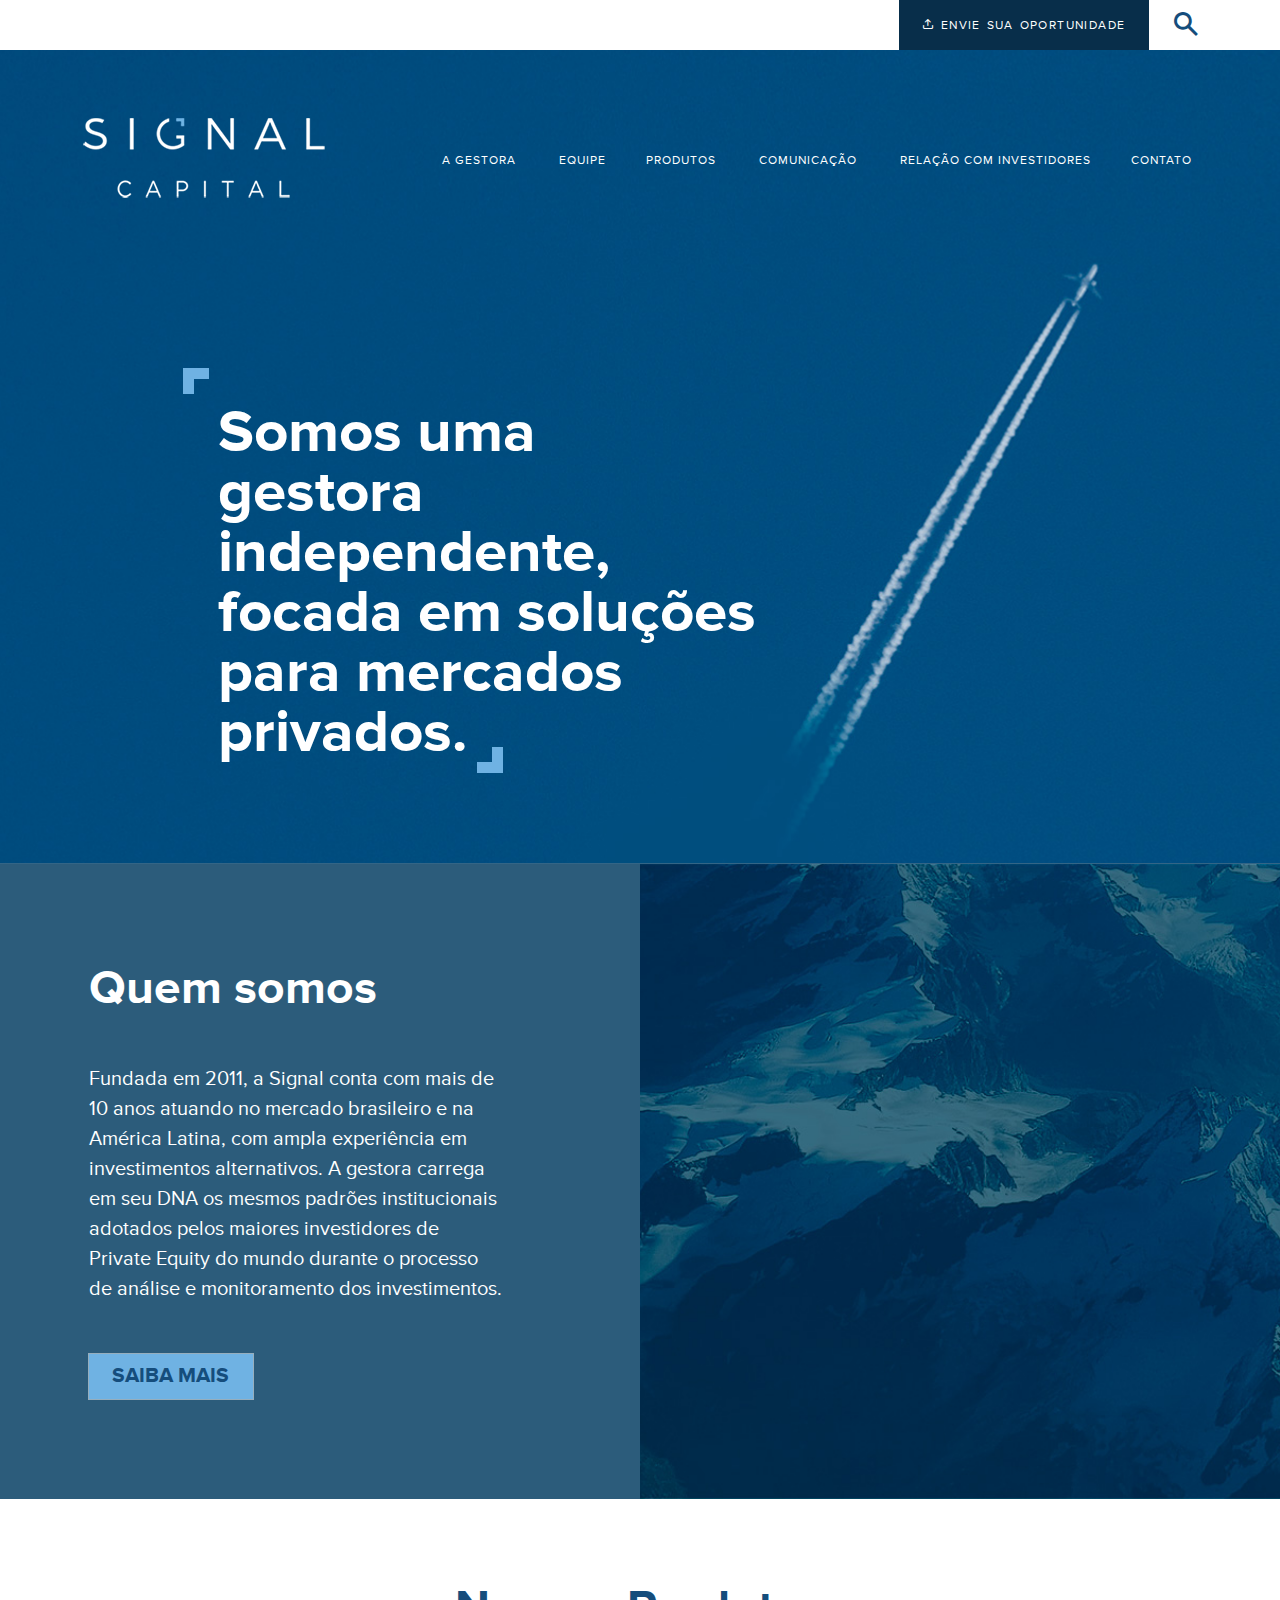
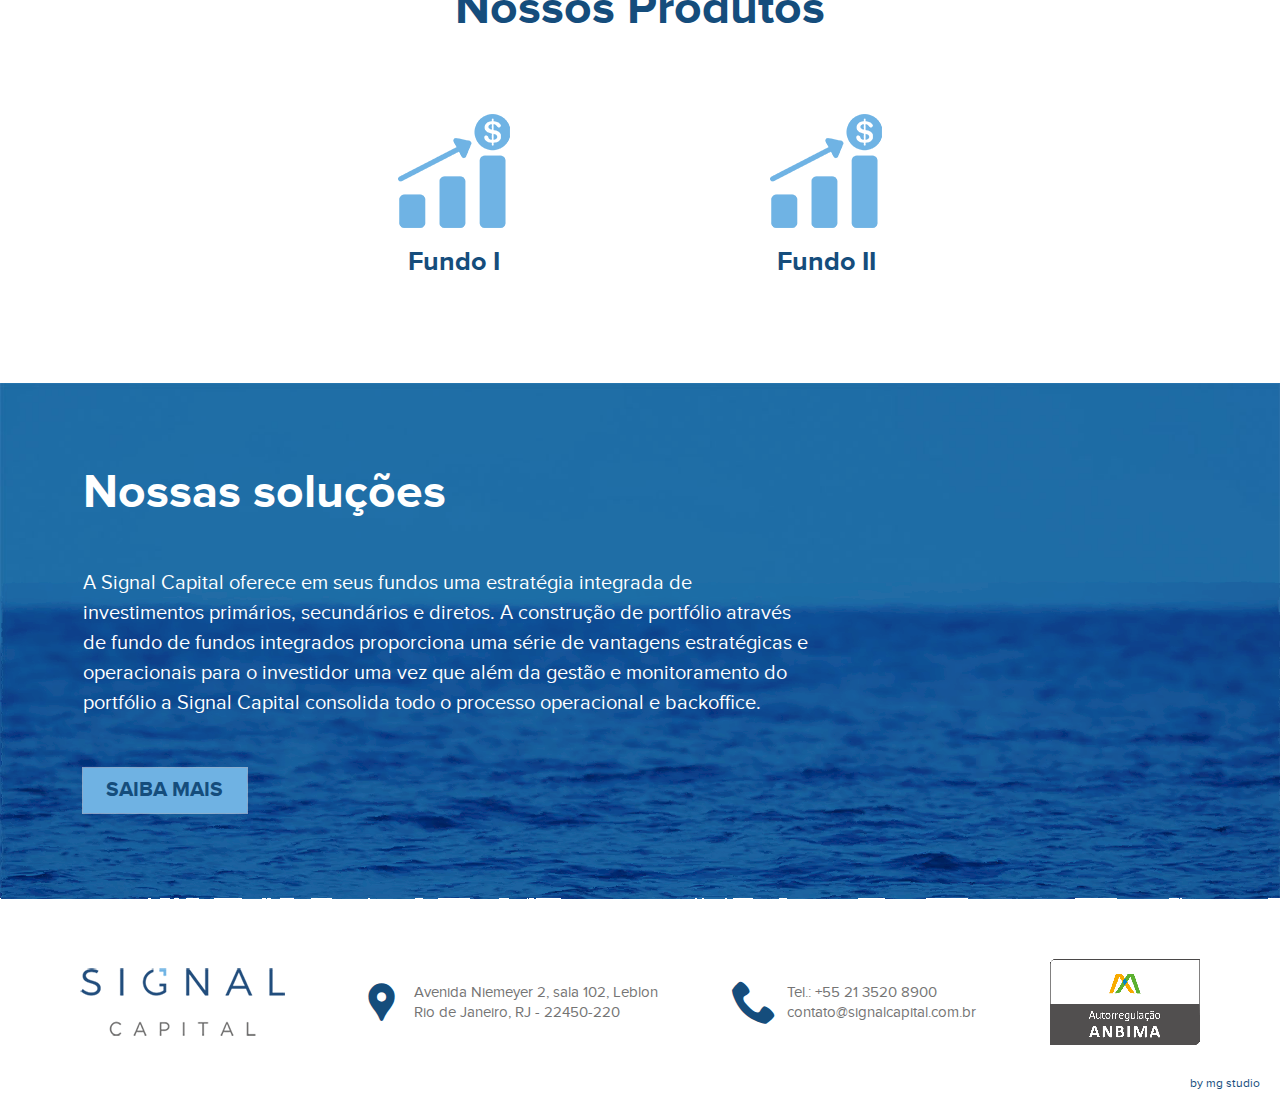
==== commit e5c9d07a: "alterações de texto" ====
--- a/index.html
+++ b/index.html
@@ -17,7 +17,7 @@
     <div class="sub-header">
         <div class="container">
             <div class="oportunidade">
-                <p><span class="icon-upload"></span> Envie sua oportunidade</p>
+                <p><a href="oportunidade.html"><span class="icon-upload"></span> Envie sua oportunidade</a></p>
             </div>
             <div class="busca">
                 <span class="icon-search"></span>
@@ -79,7 +79,7 @@
                         </ul>
                     </li>
                     <li>
-                        <a href="#" class="navbar__link">Relação com investidores</a>
+                        <a href="relacao-investidores.html" class="navbar__link">Relação com investidores</a>
                     </li>
                     <li>
                         <a href="contato.html" class="navbar__link">Contato</a>
@@ -94,7 +94,7 @@
     <section class="section-box-divider">
         <div class="text-container">
             <h2 class="title-section">Quem somos</h2>
-            <p>Fundada em 2011, a Signal conta com mais de 10 anos atuando no mercado brasileiro e da américa latina, com ampla experiência em investimentos alternativos.
+            <p>Fundada em 2011, a Signal conta com mais de 10 anos atuando no mercado brasileiro e na América Latina, com ampla experiência em investimentos alternativos.
             A gestora carrega em seu DNA os mesmos padrões institucionais
             adotados pelos maiores investidores de Private Equity do mundo
             durante o processo de análise e monitoramento dos investimentos.</p>
@@ -163,14 +163,14 @@
             <div class="endereco">
                 <span class="icon-location_pin"></span>
                 <div>
-                    <p>Avenida Niemeyer 2, 101, Leblon</p>
+                    <p>Avenida Niemeyer 2, sala 102, Leblon</p>
                     <p>Rio de Janeiro, RJ - 22450-220</p>
                 </div>
             </div>
             <div class="telefone">
                 <span class="icon-phone"></span>
                 <div>
-                    <p>Tel.: +55 21 3520 8903</p>
+                    <p>Tel.: +55 21 3520 8900</p>
                     <p><a href="mailto:contato@signalcapital.com.br">contato@signalcapital.com.br</a></p>
                 </div>
             </div>
--- a/css/main.css
+++ b/css/main.css
@@ -1,4 +1,4 @@
-﻿@keyframes fadeIn{0%{opacity:0}100%{opacity:1}}@keyframes fadeOut{0%{opacity:1}100%{opacity:0}}@font-face{font-family:"proxima_novabold";src:url("../fonts/proxima_nova_bold-webfont.woff2") format("woff2"),url("../fonts/proxima_nova_bold-webfont.woff") format("woff");font-weight:normal;font-style:normal}@font-face{font-family:"proxima_novaregular";src:url("../fonts/proxima_nova_regular-webfont.woff2") format("woff2"),url("../fonts/proxima_nova_regular-webfont.woff") format("woff");font-weight:normal;font-style:normal}@font-face{font-family:"icomoon";src:url("../fonts/icomoon.eot?ineuxl");src:url("../fonts/icomoon.eot?ineuxl#iefix") format("embedded-opentype"),url("../fonts/icomoon.ttf?ineuxl") format("truetype"),url("../fonts/icomoon.woff?ineuxl") format("woff"),url("../fonts/icomoon.svg?ineuxl#icomoon") format("svg");font-weight:normal;font-style:normal;font-display:block}[class^=icon-],[class*=" icon-"]{font-family:"icomoon" !important;speak:never;font-style:normal;font-weight:normal;font-variant:normal;text-transform:none;line-height:1;-webkit-font-smoothing:antialiased;-moz-osx-font-smoothing:grayscale}.icon-linkedin:before{content:""}.icon-arrow_forward_ios:before{content:""}.icon-location_pin:before{content:""}.icon-upload:before{content:""}.icon-search:before{content:""}.icon-zoom:before{content:""}.icon-magnifier:before{content:""}.icon-magnifying-glass:before{content:""}.icon-phone:before{content:""}.icon-telephone:before{content:""}.icon-contact:before{content:""}.icon-support:before{content:""}.icon-call:before{content:""}.sub-header{background-color:#fff;height:5rem}.sub-header .container{position:relative;height:5rem;display:flex;align-items:center;justify-content:flex-end}.sub-header .container .oportunidade{background-color:#082e4a;height:5rem;display:flex;justify-content:center;align-items:center;color:#fff}.sub-header .container .oportunidade p{width:25rem;text-transform:uppercase;font-size:1.2rem;font-style:normal;font-weight:normal;line-height:1.35rem;letter-spacing:initial;text-align:center;word-spacing:.14rem;letter-spacing:.14rem}.sub-header .container .busca{z-index:10;cursor:pointer;position:relative}.sub-header .container .busca span{font-size:2.35rem;margin-left:2.5rem;color:#154d7c;z-index:10}.sub-header .container .form-busca{z-index:10;position:absolute;right:0;top:5rem;background-color:#fff;padding:1rem;width:29.9rem;display:flex;flex-direction:column}.sub-header .container .form-busca form{width:100%;display:flex;justify-content:space-between}.sub-header .container .form-busca form input[type=text],.sub-header .container .form-busca form input[type=email]{width:87%;padding:1rem;font-size:1.4rem;display:inline-block;border:1px solid #082e4a;outline:none;color:#082e4a;margin-right:1rem}.sub-header .container .form-busca form input[type=submit],.sub-header .container .form-busca form button{padding:1rem;font-size:1.4rem;background-color:#082e4a;border:1px solid #082e4a;color:#fff;cursor:pointer;transition:all .3s ease-in}.sub-header .container .form-busca form input[type=submit]:hover,.sub-header .container .form-busca form button:hover{opacity:.8}header{background-color:#054c7b;background-image:url("../images/bg-header.jpg");background-repeat:no-repeat;background-position:center center;background-attachment:fixed;background-size:cover;height:100%;padding-bottom:5rem}@media(min-width: 768px){header{min-height:60rem}}@media(min-width: 1200px){header{padding-bottom:5rem}}header .container{height:100%;display:flex;flex-direction:column}header .container .signal{margin-top:5rem;padding:2.5rem 0 0 2.5rem;color:#fff;font-family:"proxima_novabold";font-size:4rem;font-style:normal;font-weight:normal;line-height:4rem;letter-spacing:initial}@media(min-width: 992px){header .container .signal{width:63rem;padding:3.5rem 0 0 3.5rem;height:fit-content;margin-left:10rem;margin-top:15rem}}@media(min-width: 768px){header .container .signal{font-size:6rem;line-height:6rem}header .container .signal:after{bottom:-1rem;right:31rem}}.interna{background-image:none}@media(min-width: 768px){.interna{min-height:390px}}@media(min-width: 992px){.interna{padding-bottom:0}}.interna .container .signal{font-family:"proxima_novaregular";align-self:center;text-transform:uppercase;font-weight:normal;font-size:3rem;text-align:center;margin-left:0;width:fit-content;line-height:4rem;margin-right:4.5rem}@media(min-width: 768px){.interna .container .signal{font-size:4rem}}@media(min-width: 768px){.interna .container .signal:before{left:-1rem}}@media(min-width: 768px){.interna .container .signal:after{right:-5rem}}.interna .container .signal span{display:block;font-size:2.1rem}@media(min-width: 992px){.interna .container .signal{margin-top:6rem;padding:2.5rem 0 0 4.5rem}}@media screen and (max-width: 400px){.interna .container .signal{margin-right:2.5rem}}footer{padding:6rem 0;position:relative}@media(min-width: 992px){footer .container{display:flex;align-items:center;justify-content:space-between;max-width:112rem}}footer .container p,footer .container a{font-size:1.5rem;font-style:normal;font-weight:normal;line-height:1rem;letter-spacing:initial;padding:0;margin:1rem 0;color:#747474}footer .container a:hover{text-decoration:underline}footer .container .logo a{width:100%;height:100%;display:block;text-align:center}footer .container .endereco,footer .container .telefone,footer .container .selo{display:flex;justify-content:center;align-items:center;margin:4rem 0}@media(min-width: 992px){footer .container .endereco,footer .container .telefone,footer .container .selo{margin:0}}footer .container .telefone{margin-bottom:0}footer .container .selo{margin-bottom:0}footer .container span{color:#154d7c;font-size:4.5rem;margin-right:1rem}footer .mgstudio{position:absolute;right:2rem;bottom:1.5rem;color:#154d7c;font-size:1.2rem}.navbar{width:100%;margin-top:5.5rem;display:flex;justify-content:space-between;align-items:center}.navbar .navbar__brand{width:242px;margin:auto}@media screen and (min-width: 1130px){.navbar .navbar__brand{margin:initial}}.navbar__toggle-menu{text-align:center;border-radius:3px;cursor:pointer;z-index:11;position:absolute;top:1.25rem;left:1.25rem}.navbar__toggle-menu:focus,.navbar__toggle-menu:focus-visible{outline:none}.navbar__menu{position:absolute;top:5rem;height:100vh;left:0;width:100%;transform:translateX(-100%);background-color:#082e4a;transition:transform .3s ease}.navbar__menu li{position:relative;padding:0 0 4rem}.navbar__link,.navbar__menu li-content{font-size:1.2rem;color:#fff;text-decoration:none;text-transform:uppercase;letter-spacing:1px;padding:1rem}@media(min-width: 1400px){.navbar__link,.navbar__menu li-content{font-size:1.4rem}}.navbar__link:hover,.navbar__menu li-content:hover{color:#6fb2e3}.navbar__dropdown{height:0;overflow:hidden;pointer-events:none;background-color:var(--bg-dropdown);transition:all .3s ease}.navbar__toggle-dropdown{position:absolute;top:0;right:0;bottom:0;display:block;text-align:center;line-height:50px;width:100%;height:inherit;background-color:transparent;cursor:pointer}.navbar__menu.show{transform:translateX(0);transform:translateX(0);background:#082e4a;height:100vh;z-index:10;top:5rem;overflow:hidden;display:flex;flex-direction:column;justify-content:start;padding:6rem 2rem;border-top:1px solid #fff}.navbar__menu.hidden{transform:translateX(-100%)}.navbar__dropdown.show{height:auto;pointer-events:all;padding:1rem 1.5rem}.navbar__dropdown.show li{padding:1rem}.navbar__toggle-dropdown.rotate i{transform:rotate(180deg)}@media screen and (max-width: 1130px){.navbar__link,.navbar__menu li-content{font-size:1.8rem}.navbar__dropdown .navbar__link{font-size:1.8rem}.navbar__dropdown.show li{padding:1rem 0;border-left:2px solid #6fb2e3;margin-bottom:.5rem}.navbar__dropdown.show{padding:1rem 1.2rem}}@media screen and (min-width: 1130px){.navbar__toggle-menu{display:none}.navbar__menu{position:initial;width:auto;border-top:none;box-shadow:none;background:none;transform:translateX(0);height:auto !important}.navbar__menu li{display:inline;margin-left:25px;border-top:none;padding:0}.navbar__link{padding:.6rem;color:#fff;display:inline-block;position:relative}.navbar__link:hover{color:#6fb2e3 !important}.navbar__menu .active:before{content:"";display:block;text-align:center;width:75%;height:2px;background-color:#6fb2e3;margin:auto;margin-bottom:1rem}.navbar__toggle-dropdown{position:static;display:inline-block;width:auto;background:none}.navbar__dropdown{position:absolute;left:0;min-width:240px;height:0;opacity:0;pointer-events:none;border-top:2px solid var(--primary);transform:translateY(5px);transition:transform .3s ease}.navbar__dropdown li{display:block;margin-left:0}.navbar__dropdown .navbar__link{display:block}.navbar__menu li:hover > .navbar__link{color:#6fb2e3}.navbar__menu li:hover .navbar__toggle-dropdown i{transform:rotate(180deg);transition:all .3s ease}.navbar__menu li:hover .navbar__dropdown{height:auto;opacity:1;pointer-events:all;transform:translateY(0);transition:transform .3s ease}}@media screen and (max-width: 400px){.navbar__link,.navbar__menu li-content{font-size:1.6rem !important}.sub-header .container .oportunidade p{width:15rem}}.btn-theme{color:#154d7c;background-color:#6fb2e3;text-align:center;text-decoration:none;font-family:"proxima_novabold";display:inline-flex;font-size:2.1rem;text-transform:uppercase;padding:.95rem 2.25rem;width:fit-content;border:1px solid transparent;box-shadow:inset 0 0 10px rgba(255,255,255,0);outline:1px solid;outline-color:rgba(255,255,255,.5);outline-offset:0;text-shadow:none;transition:all 1250ms cubic-bezier(0.19, 1, 0.22, 1);cursor:pointer;user-drag:none;user-select:none;-moz-user-select:none;-webkit-user-drag:none;-webkit-user-select:none;-ms-user-select:none}.btn-theme:hover{border:1px solid #6fb2e3;box-shadow:inset 0 0 1px rgba(255,255,255,.7),0 0 1px rgba(255,255,255,.2);outline-color:rgba(255,255,255,0);outline-offset:15px;color:#fff}.banner-footer{position:relative;top:0;left:0;height:auto;width:100%;background-image:url("../images/sea.jpg");background-size:cover}.banner-footer svg{position:absolute}.banner-footer .container{position:relative;z-index:1;color:#fff}@media(min-width: 1200px){.banner-footer .container .text-container{max-width:73rem}}@media(min-width: 1400px){.banner-footer .container .text-container{margin-left:15rem}}.banner-footer .container p{font-size:2rem;font-style:normal;font-weight:normal;line-height:3rem;letter-spacing:initial;margin-bottom:5rem}@media(min-width: 992px){.banner-footer .water{position:absolute;background-image:url("../images/sea-map.png");background-size:100% 100%;background-repeat:no-repeat;top:0;left:0;height:100%;width:100%;filter:url("#turbulence")}}.title-section{font-family:"proxima_novabold";font-size:4.8rem;font-style:normal;font-weight:normal;line-height:5rem;letter-spacing:initial;margin-top:0;margin-bottom:5rem}ul.list-box{margin:5rem auto 0}@media(min-width: 768px){ul.list-box{display:flex;align-items:flex-start;justify-content:center}}@media(min-width: 992px){ul.list-box{width:85rem;margin:0 auto}}ul.list-box li{width:100%;text-align:center;margin:5rem 0}@media(min-width: 768px){ul.list-box li{width:32%;margin:0 5rem}}ul.list-box li a{width:100%;height:100%;display:block;color:#154d7c;position:relative;padding:2rem;font-size:2.7rem;font-style:normal;font-weight:normal;line-height:3rem;letter-spacing:initial;font-family:"proxima_novabold"}ul.list-box li a:before,ul.list-box li a:after{content:"";width:2rem;height:2rem;position:absolute;opacity:0;transition:transform .6s,opacity .3s;transition-timing-function:cubic-bezier(0.17, 0.67, 0.05, 1.29);border:5px solid #6fb2e3}ul.list-box li a:before{top:0;left:0;border-width:5px 0 0 5px;transform:translate(415%, 415%)}ul.list-box li a:after{bottom:0;right:0;border-width:0 5px 5px 0;transform:translate(-315%, -415%)}ul.list-box li a:hover:before,ul.list-box li a:hover:after{opacity:1;transform:translate(0, 0)}ul.list-box li a h4{margin:0;padding:0;color:#6fb2e3}ul.list-box li a p{font-size:inherit;padding:0;margin:0 !important;line-height:initial}ul.list-box li a span{display:block;font-size:2.1rem;color:#082e4a}ul.list-box img{display:inline-block;margin:1rem}.signal{position:relative;width:fit-content}.signal:before,.signal:after{content:"";width:2.6rem;height:2.6rem;position:absolute;transition:transform .6s,opacity .3s;transition-timing-function:cubic-bezier(0.17, 0.67, 0.05, 1.29);border:11px solid #6fb2e3}.signal:before{top:0;left:0;border-width:11px 0 0 11px}.signal:after{bottom:-2rem;right:-2rem;border-width:0 11px 11px 0}@media(min-width: 768px){.signal:after{right:-3rem}}.signal-home:after{right:20rem}@media screen and (max-width: 430px){.signal-home:after{right:7rem}}.image{width:100%;height:auto;position:relative}.image img{object-fit:cover;width:100%;height:100%}.lista-equipe li{background-color:#ebebeb;padding:3rem;color:#082d4a;margin-bottom:2.5rem}@media(min-width: 992px){.lista-equipe li{display:flex;align-items:flex-start;padding:6rem;margin-bottom:8rem}}.lista-equipe li .image{display:block;margin:auto;text-align:center;margin-top:0;margin-bottom:4rem}@media(min-width: 992px){.lista-equipe li .image{min-width:30rem;max-width:30rem;height:100%;margin-right:6rem;margin-bottom:0}}.lista-equipe li .image img{border-bottom:6px solid #154d7c;width:initial}.lista-equipe li .text h3{font-size:2.5rem;font-style:normal;font-weight:normal;line-height:3rem;letter-spacing:initial;font-family:"proxima_novabold";margin-top:0;text-transform:none}.lista-equipe li .text p{font-size:1.75rem;line-height:2.25rem;color:#082d4a !important;margin-bottom:3rem}@media(min-width: 992px){.lista-equipe li .text p{max-width:95%}}.lista-equipe li .text a{color:#082d4a;font-size:3.25rem}.lista-equipe li .text a:hover{color:#6fb2e3}.lista-estrategia ul li{background-color:#fff;padding:8rem 0}.lista-estrategia ul li:nth-child(2n){background-color:#ebebeb}.lista-estrategia ul li h3{font-size:4.8rem;font-style:normal;font-weight:normal;line-height:5rem;letter-spacing:initial;font-family:"proxima_novabold";color:#6fb2e3;margin:0}.lista-estrategia ul li h4{font-size:3rem;font-style:normal;font-weight:normal;line-height:3rem;letter-spacing:initial;font-family:"proxima_novabold";color:#082e4a;margin:1rem 0}.lista-estrategia ul li p{color:#082e4a;font-size:2.5rem;line-height:1.5;margin-top:2.5rem;margin-bottom:0}@media(min-width: 992px){.lista-estrategia ul li p{max-width:110rem}}.lista-estrategia ul li .btn-theme{margin-top:7rem;font-size:3rem}.row-news{margin:auto}@media(min-width: 992px){.row-news{display:flex;justify-content:space-between;max-width:126rem}}.row-news .item-news{background-color:#e1e1e1}@media(min-width: 768px){.row-news .item-news{display:flex;margin:1.25rem}}@media(min-width: 768px){.row-news .item-news .image{max-width:32rem}}.row-news .content-news{margin:0 auto 2.5rem;padding:3.5rem}@media(min-width: 768px){.row-news .content-news{margin:0}}.row-news .content-news .btn-theme{background-color:#94c6ea;color:#154d7c}.pagination{margin:5rem auto 0;display:flex;justify-content:center}.pagination li a{width:4.5rem;height:4.5rem;border-radius:50%;margin:0 .5rem;color:#fff;display:flex;align-items:center;justify-content:center;font-size:2.1rem;border:1px solid #082e4a;background-color:#082e4a}.pagination li a:hover{color:#082e4a;background-color:#fff}.pagination li .active{color:#082e4a;background-color:#fff}.pagination li:last-of-type a:hover{transform:rotate(360deg)}.date{font-size:2.27rem;font-style:normal;font-weight:bold;line-height:3rem;letter-spacing:initial;font-family:"proxima_novabold";color:#6fb2e3}.title{text-transform:uppercase;font-size:1.73rem;font-style:normal;font-weight:bold;line-height:2.85rem;letter-spacing:initial;font-family:"proxima_novabold";color:#082d4a;margin-top:.5rem;margin-bottom:4rem}.btn-back{width:fit-content;text-transform:uppercase;display:flex;align-items:center;font-size:1.63rem;font-style:normal;font-weight:bold;line-height:1.85rem;letter-spacing:initial;margin-bottom:5rem;color:#082e4a}.btn-back:hover span{color:#082e4a;background-color:#fff}.btn-back span{width:3.6rem;height:3.5rem;border-radius:50%;color:#fff;display:flex;align-items:center;justify-content:center;font-size:2.1rem;border:1px solid #082e4a;background-color:#082e4a;margin-right:8px;transform:rotate(-180deg);transition:all .3s ease-in}.timeline{background-color:#082e4a;overflow:auto}@media(min-width: 1400px){.timeline .container{max-width:1360px}}.timeline .container ul{position:relative;margin:100px auto;height:4px;background:#6fb2e3;width:99%;min-width:135rem;display:block}.timeline .container ul::before,.timeline .container ul::after{content:"";position:absolute;top:-8px;display:block;width:0;height:0;border-radius:10px;border:10px solid #6fb2e3}.timeline .container ul::before{left:-5px;display:none}.timeline .container ul::after{right:-4px;border:10px solid transparent;border-right:0;border-left:15px solid #6fb2e3;border-radius:0}.timeline .container li{position:relative;float:left;width:215px;height:50px;margin-right:10px}.timeline .container li .year{position:absolute;top:-32px;left:36%;color:#fff;background-color:#082e4a;padding:0 1.5rem}.timeline .container li .description{display:block;margin-top:25px;position:relative;font-weight:normal;z-index:1;color:#fff;font-size:1.8rem;text-align:center;width:inherit;line-height:1}.timeline .container li .description .mini{font-size:1.5rem;display:block}.timeline .container li .description .dest{font-size:2.4rem}.timeline .container li .desc-top{position:absolute;bottom:6rem}.pilares-signal{display:flex;flex-direction:column;margin-top:3.5rem;margin-bottom:10rem;font-size:2.5rem;font-style:normal;font-weight:bold;line-height:3rem;letter-spacing:initial;font-family:"proxima_novabold";color:#082e4a;margin-left:2rem}@media(min-width: 992px){.pilares-signal{flex-direction:row;margin-left:0;font-size:2.7rem;font-style:normal;font-weight:bold;line-height:3rem;letter-spacing:initial}}@media(min-width: 1400px){.pilares-signal{font-size:2.9rem;font-style:normal;font-weight:bold;line-height:3rem;letter-spacing:initial}}.pilares-signal li{position:relative;margin-right:3rem}@media(min-width: 992px){.pilares-signal li:first-of-type::before{display:none}}.pilares-signal li::before{content:"";width:10px;height:10px;background-color:#6fb2e3;position:absolute;left:-18px;top:8px;border-radius:50%}.section-internas .ciclo-vida{margin:5rem 0}.section-internas .ciclo-vida h3.title-ciclo{text-align:center;background-color:#a4a4a4;padding:1.85rem;color:#fff;text-transform:none;font-size:2.4rem;margin-bottom:0;line-height:3rem;width:calc(100% - 2px);margin:auto}@media(min-width: 992px){.section-internas .ciclo-vida ul{display:flex}}.section-internas .ciclo-vida ul li{background-color:#ebebeb;border:1px solid #fff}@media(min-width: 992px){.section-internas .ciclo-vida ul li{width:33.33%}}.section-internas .ciclo-vida ul li h5{margin-bottom:0;text-align:center;color:#6fb2e3;font-size:1.8rem;font-style:normal;font-weight:bold;line-height:2rem;letter-spacing:initial;font-family:"proxima_novabold";margin-top:0;border-top:2px solid #fff;border-bottom:2px solid #fff;padding:3rem}.section-internas .ciclo-vida ul li p{font-size:1.7rem;line-height:2.25rem;color:#082d4a;padding:3rem;margin:0}.section-internas .table-curvas{margin:6rem 0}.section-internas .table-curvas table{width:100%;display:block;overflow-x:auto;white-space:nowrap}@media(min-width: 768px){.section-internas .table-curvas table{display:table;white-space:initial}}@media(min-width: 1200px){.section-internas .table-curvas table{width:95%;margin:auto}}.section-internas .table-curvas table th,.section-internas .table-curvas table tr{width:33.33%}.section-internas .table-curvas table thead tr th{color:#6fb2e3;font-size:2.16rem;font-style:normal;font-weight:bold;line-height:2.5rem;letter-spacing:initial;font-family:"proxima_novabold"}.section-internas .table-curvas table .definicao td p{font-weight:bold;padding:0 2rem;line-height:1.5rem}.section-internas .table-curvas table tr{text-align:center}.section-internas .table-curvas table tr td{font-size:1.3rem;color:#082e4a}.section-internas .table-curvas table tr td p{font-size:1.3rem;color:#082e4a;margin:auto}@media(min-width: 992px){.section-internas .table-curvas table tr td p{max-width:26rem}}.section-internas .table-curvas table tr td strong{max-width:25rem}.section-internas .table-curvas table .title-line td{padding:2rem 0;position:relative;z-index:2}.section-internas .table-curvas table .title-line td h5{color:#082e4a;background-color:#fff;padding:0 1.5rem;position:relative;z-index:2;width:fit-content;margin:auto;text-align:center;font-size:1.6rem;font-style:normal;font-weight:bold;line-height:2rem;letter-spacing:initial;font-family:"proxima_novabold"}.section-internas .table-curvas table .title-line td:after{content:"";position:absolute;width:100%;height:2px;background-color:#5b84cc;left:0;top:30px}.overlay{width:100%;height:100vh;background-color:rgba(8,46,74,.7);position:absolute;top:5rem;left:0;display:none}.horizontal-scroll-wrapper{overflow:auto}@media(min-width: 1400px){.horizontal-scroll-wrapper{overflow:hidden}}.section-box-divider{background-color:#2c5c7b;padding-bottom:0;border-top:1px solid #336586}@media(min-width: 992px){.section-box-divider{display:flex;justify-content:space-between;padding:0}}.section-box-divider .text-container{color:#fff;padding:5rem 1.5rem;display:flex;flex-direction:column;justify-content:center;width:100%}@media(min-width: 992px){.section-box-divider .text-container{padding:10rem 3.5rem;width:38%;margin:auto;margin-right:10rem}}@media(min-width: 1400px){.section-box-divider .text-container{margin-right:22rem;width:36%;padding-left:0}}.section-box-divider .text-container p{font-size:2rem;font-style:normal;font-weight:normal;line-height:3rem;letter-spacing:initial;margin-bottom:5rem;margin-top:0}.section-box-divider .text-container p:last-of-type{margin-bottom:0}.section-box-divider .text-container .btn-theme{margin-top:5rem}.section-box-divider .image{width:100%;height:20rem}@media(min-width: 992px){.section-box-divider .image{min-height:40rem;width:64rem;height:auto}}.section-box-divider .btn-theme{background-color:#6fb2e3}.section-produtos{text-align:center}.section-produtos h2{color:#154d7c}.section-internas .container{max-width:87rem}.section-internas .container h2{font-size:4.8rem;font-style:normal;font-weight:normal;line-height:5rem;letter-spacing:initial;font-family:"proxima_novabold";color:#6fb2e3;margin:0}.section-internas .container h3{font-size:3rem;font-style:normal;font-weight:normal;line-height:4rem;letter-spacing:initial;font-family:"proxima_novabold";color:#082e4a;text-transform:uppercase;margin-top:1.5rem}.section-internas .container p{font-size:2.5rem;color:#082e4a;margin:1.5rem 0}.section-internas .container p strong{font-family:"proxima_novabold"}.section-contato{background-color:#fff}.section-contato .text-container a{color:#154d7c;font-size:2.5rem;font-style:normal;font-weight:normal;line-height:3rem;letter-spacing:initial;font-family:"proxima_novabold"}.section-contato .text-container a:hover{color:#6fb2e3}.section-contato .text-container .box-icon{display:flex;align-items:center;margin-top:4rem}.section-contato .text-container .box-icon span{color:#154d7c;font-size:4.5rem;margin-right:2rem}.section-contato .text-container .box-icon div p{margin:0;color:#747474;font-size:1.5rem;line-height:2rem}.map{width:100%;height:45rem;overflow:hidden;background-color:#154d7c}.map iframe{height:inherit}@media(min-width: 992px){.section-equipe .container{max-width:123rem}}.section-estrategia{background-color:#e1e1e1}.section-estrategia .text-container{color:#082e4a}.section-estrategia .text-container p{font-size:2.5rem;color:#264e7c}.section-quem-somos{background-color:#fff}.section-quem-somos .text-container p{color:#264e7c}.section-quem-somos .text-container p:first-child{font-size:2.583rem;font-weight:bold}.section-news .container{max-width:110rem}.section-news .news-content .date{margin:0}.section-news .news-content .title{margin-bottom:3rem}.section-news .news-content p{color:#264e7c;font-size:2.1rem;margin-top:4rem}.section-news .news-content strong{font-style:italic}@media(min-width: 992px){.section-news .news-content{max-width:70rem;margin:auto}}@media(min-width: 992px){.content-quem-somos .container{max-width:105rem;margin:auto}}.content-quem-somos h3{font-size:4.3rem;font-style:normal;font-weight:normal;line-height:5rem;letter-spacing:initial;font-family:"proxima_novabold";color:#6fb2e3;margin:0}.content-quem-somos p{font-size:2.583rem;font-style:normal;font-weight:normal;line-height:3.75rem;letter-spacing:initial;margin-top:2rem;margin-bottom:7rem}@media(min-width: 992px){.content-quem-somos p{max-width:90rem}}@media(min-width: 992px){.page-educacional .main-box{padding:0 4.5rem}}.page-educacional .main-box h3{font-size:2.6rem;font-style:normal;font-weight:normal;line-height:3rem;letter-spacing:initial;font-family:"proxima_novabold";color:#6fb2e3;text-transform:none;margin-bottom:1.25rem}.page-educacional .main-box p{font-size:2.2rem;line-height:2.5rem;color:#082e4a}@media(min-width: 992px){.page-educacional .container{max-width:106.4rem}}.page-educacional .row-content{margin-bottom:5rem}@media(min-width: 992px){.page-educacional .row-content{display:flex;justify-content:space-between}}.page-educacional .row-content img{margin:4rem 0}@media(min-width: 768px){.page-educacional .row-content img{margin-right:5.5rem}}@media(min-width: 768px){.page-educacional .main-box-educacional{display:flex;justify-content:space-between}}@media(min-width: 768px){.page-educacional .main-box-educacional .box-left,.page-educacional .main-box-educacional .box-right{width:45%}}.page-educacional .content-educacional .title-itens{font-size:4.8rem;font-style:normal;font-weight:normal;line-height:4.5rem;letter-spacing:initial;font-family:"proxima_novabold";color:#6fb2e3;margin-bottom:2.5rem;margin-top:0}.page-educacional .content-educacional p{font-size:2.4rem;line-height:3rem;margin-bottom:7rem}.page-educacional .content-educacional img{width:auto;object-fit:contain}.lista-estrategia ul li .container{max-width:110rem}/*!
+﻿@keyframes fadeIn{0%{opacity:0}100%{opacity:1}}@keyframes fadeOut{0%{opacity:1}100%{opacity:0}}@font-face{font-family:"proxima_novabold";src:url("../fonts/proxima_nova_bold-webfont.woff2") format("woff2"),url("../fonts/proxima_nova_bold-webfont.woff") format("woff");font-weight:normal;font-style:normal}@font-face{font-family:"proxima_novaregular";src:url("../fonts/proxima_nova_regular-webfont.woff2") format("woff2"),url("../fonts/proxima_nova_regular-webfont.woff") format("woff");font-weight:normal;font-style:normal}@font-face{font-family:"icomoon";src:url("../fonts/icomoon.eot?ineuxl");src:url("../fonts/icomoon.eot?ineuxl#iefix") format("embedded-opentype"),url("../fonts/icomoon.ttf?ineuxl") format("truetype"),url("../fonts/icomoon.woff?ineuxl") format("woff"),url("../fonts/icomoon.svg?ineuxl#icomoon") format("svg");font-weight:normal;font-style:normal;font-display:block}[class^=icon-],[class*=" icon-"]{font-family:"icomoon" !important;speak:never;font-style:normal;font-weight:normal;font-variant:normal;text-transform:none;line-height:1;-webkit-font-smoothing:antialiased;-moz-osx-font-smoothing:grayscale}.icon-linkedin:before{content:""}.icon-arrow_forward_ios:before{content:""}.icon-location_pin:before{content:""}.icon-upload:before{content:""}.icon-search:before{content:""}.icon-zoom:before{content:""}.icon-magnifier:before{content:""}.icon-magnifying-glass:before{content:""}.icon-phone:before{content:""}.icon-telephone:before{content:""}.icon-contact:before{content:""}.icon-support:before{content:""}.icon-call:before{content:""}.sub-header{background-color:#fff;height:5rem}.sub-header .container{position:relative;height:5rem;display:flex;align-items:center;justify-content:flex-end}.sub-header .container .oportunidade{background-color:#082e4a;height:5rem;display:flex;justify-content:center;align-items:center;color:#fff}.sub-header .container .oportunidade p{width:25rem;text-transform:uppercase;font-size:1.2rem;font-style:normal;font-weight:normal;line-height:1.35rem;letter-spacing:initial;text-align:center;word-spacing:.14rem;letter-spacing:.14rem}.sub-header .container .oportunidade p a{color:#fff}.sub-header .container .oportunidade p a:hover{color:#6fb2e3}.sub-header .container .busca{z-index:10;cursor:pointer;position:relative}.sub-header .container .busca span{font-size:2.35rem;margin-left:2.5rem;color:#154d7c;z-index:10}.sub-header .container .form-busca{z-index:10;position:absolute;right:0;top:5rem;background-color:#fff;padding:1rem;width:29.9rem;display:flex;flex-direction:column}.sub-header .container .form-busca form{width:100%;display:flex;justify-content:space-between}.sub-header .container .form-busca form input[type=text],.sub-header .container .form-busca form input[type=email]{width:87%;padding:1rem;font-size:1.4rem;display:inline-block;border:1px solid #082e4a;outline:none;color:#082e4a;margin-right:1rem}.sub-header .container .form-busca form input[type=submit],.sub-header .container .form-busca form button{padding:1rem;font-size:1.4rem;background-color:#082e4a;border:1px solid #082e4a;color:#fff;cursor:pointer;transition:all .3s ease-in}.sub-header .container .form-busca form input[type=submit]:hover,.sub-header .container .form-busca form button:hover{opacity:.8}header{background-color:#054c7b;background-image:url("../images/bg-header.jpg");background-repeat:no-repeat;background-position:center center;background-attachment:fixed;background-size:cover;height:100%;padding-bottom:5rem}@media(min-width: 768px){header{min-height:60rem}}@media(min-width: 1200px){header{padding-bottom:5rem}}header .container{height:100%;display:flex;flex-direction:column}header .container .signal{margin-top:5rem;padding:2.5rem 0 0 2.5rem;color:#fff;font-family:"proxima_novabold";font-size:4rem;font-style:normal;font-weight:normal;line-height:4rem;letter-spacing:initial}@media(min-width: 992px){header .container .signal{width:63rem;padding:3.5rem 0 0 3.5rem;height:fit-content;margin-left:10rem;margin-top:15rem}}@media(min-width: 768px){header .container .signal{font-size:6rem;line-height:6rem}header .container .signal:after{bottom:-1rem;right:31rem}}.interna{background-image:none}@media(min-width: 768px){.interna{min-height:390px}}@media(min-width: 992px){.interna{padding-bottom:0}}.interna .container .signal{font-family:"proxima_novaregular";align-self:center;text-transform:uppercase;font-weight:normal;font-size:3rem;text-align:center;margin-left:0;width:fit-content;line-height:4rem;margin-right:4.5rem}@media(min-width: 768px){.interna .container .signal{font-size:4rem}}@media(min-width: 768px){.interna .container .signal:before{left:-1rem}}@media(min-width: 768px){.interna .container .signal:after{right:-5rem}}.interna .container .signal span{display:block;font-size:2.1rem}@media(min-width: 992px){.interna .container .signal{margin-top:6rem;padding:2.5rem 0 0 4.5rem}}@media screen and (max-width: 400px){.interna .container .signal{margin-right:2.5rem}}footer{padding:6rem 0;position:relative}@media(min-width: 992px){footer .container{display:flex;align-items:center;justify-content:space-between;max-width:112rem}}footer .container p,footer .container a{font-size:1.5rem;font-style:normal;font-weight:normal;line-height:1rem;letter-spacing:initial;padding:0;margin:1rem 0;color:#747474}footer .container a:hover{text-decoration:underline}footer .container .logo a{width:100%;height:100%;display:block;text-align:center}footer .container .endereco,footer .container .telefone,footer .container .selo{display:flex;justify-content:center;align-items:center;margin:4rem 0}@media(min-width: 992px){footer .container .endereco,footer .container .telefone,footer .container .selo{margin:0}}footer .container .telefone{margin-bottom:0}footer .container .selo{margin-bottom:0}footer .container span{color:#154d7c;font-size:4.5rem;margin-right:1rem}footer .mgstudio{position:absolute;right:2rem;bottom:1.5rem;color:#154d7c;font-size:1.2rem}.navbar{width:100%;margin-top:5.5rem;display:flex;justify-content:space-between;align-items:center}.navbar .navbar__brand{width:242px;margin:auto}@media screen and (min-width: 1130px){.navbar .navbar__brand{margin:initial}}.navbar__toggle-menu{text-align:center;border-radius:3px;cursor:pointer;z-index:11;position:absolute;top:1.25rem;left:1.25rem}.navbar__toggle-menu:focus,.navbar__toggle-menu:focus-visible{outline:none}.navbar__menu{position:absolute;top:5rem;height:100vh;left:0;width:100%;transform:translateX(-100%);background-color:#082e4a;transition:transform .3s ease}.navbar__menu li{position:relative;padding:0 0 4rem}.navbar__link,.navbar__menu li-content{font-size:1.2rem;color:#fff;text-decoration:none;text-transform:uppercase;letter-spacing:1px;padding:1rem}@media(min-width: 1400px){.navbar__link,.navbar__menu li-content{font-size:1.4rem}}.navbar__link:hover,.navbar__menu li-content:hover{color:#6fb2e3}.navbar__dropdown{height:0;overflow:hidden;pointer-events:none;background-color:var(--bg-dropdown);transition:all .3s ease}.navbar__toggle-dropdown{position:absolute;top:0;right:0;bottom:0;display:block;text-align:center;line-height:50px;width:100%;height:inherit;background-color:transparent;cursor:pointer}.navbar__menu.show{transform:translateX(0);transform:translateX(0);background:#082e4a;height:100vh;z-index:10;top:5rem;overflow:hidden;display:flex;flex-direction:column;justify-content:start;padding:6rem 2rem;border-top:1px solid #fff}.navbar__menu.hidden{transform:translateX(-100%)}.navbar__dropdown.show{height:auto;pointer-events:all;padding:1rem 1.5rem}.navbar__dropdown.show li{padding:1rem}.navbar__toggle-dropdown.rotate i{transform:rotate(180deg)}@media screen and (max-width: 1130px){.navbar__link,.navbar__menu li-content{font-size:1.8rem}.navbar__dropdown .navbar__link{font-size:1.8rem}.navbar__dropdown.show li{padding:1rem 0;border-left:2px solid #6fb2e3;margin-bottom:.5rem}.navbar__dropdown.show{padding:1rem 1.2rem}}@media screen and (min-width: 1130px){.navbar__toggle-menu{display:none}.navbar__menu{position:initial;width:auto;border-top:none;box-shadow:none;background:none;transform:translateX(0);height:auto !important}.navbar__menu li{display:inline;margin-left:25px;border-top:none;padding:0}.navbar__link{padding:.6rem;color:#fff;display:inline-block;position:relative}.navbar__link:hover{color:#6fb2e3 !important}.navbar__menu .active:before{content:"";display:block;text-align:center;width:75%;height:2px;background-color:#6fb2e3;margin:auto;margin-bottom:1rem}.navbar__toggle-dropdown{position:static;display:inline-block;width:auto;background:none}.navbar__dropdown{position:absolute;left:0;min-width:240px;height:0;opacity:0;pointer-events:none;border-top:2px solid var(--primary);transform:translateY(5px);transition:transform .3s ease}.navbar__dropdown li{display:block;margin-left:0}.navbar__dropdown .navbar__link{display:block}.navbar__menu li:hover > .navbar__link{color:#6fb2e3}.navbar__menu li:hover .navbar__toggle-dropdown i{transform:rotate(180deg);transition:all .3s ease}.navbar__menu li:hover .navbar__dropdown{height:auto;opacity:1;pointer-events:all;transform:translateY(0);transition:transform .3s ease}}@media screen and (max-width: 400px){.navbar__link,.navbar__menu li-content{font-size:1.6rem !important}.sub-header .container .oportunidade p{width:15rem}}.btn-theme{color:#154d7c;background-color:#6fb2e3;text-align:center;text-decoration:none;font-family:"proxima_novabold";display:inline-flex;font-size:2.1rem;text-transform:uppercase;padding:.95rem 2.25rem;width:fit-content;border:1px solid transparent;box-shadow:inset 0 0 10px rgba(255,255,255,0);outline:1px solid;outline-color:rgba(255,255,255,.5);outline-offset:0;text-shadow:none;transition:all 1250ms cubic-bezier(0.19, 1, 0.22, 1);cursor:pointer;user-drag:none;user-select:none;-moz-user-select:none;-webkit-user-drag:none;-webkit-user-select:none;-ms-user-select:none}.btn-theme:hover{border:1px solid #6fb2e3;box-shadow:inset 0 0 1px rgba(255,255,255,.7),0 0 1px rgba(255,255,255,.2);outline-color:rgba(255,255,255,0);outline-offset:15px;color:#fff}.banner-footer{position:relative;top:0;left:0;height:auto;width:100%;background-image:url("../images/sea.jpg");background-size:cover}.banner-footer svg{position:absolute}.banner-footer .container{position:relative;z-index:1;color:#fff}@media(min-width: 1200px){.banner-footer .container .text-container{max-width:73rem}}@media(min-width: 1400px){.banner-footer .container .text-container{margin-left:15rem}}.banner-footer .container p{font-size:2rem;font-style:normal;font-weight:normal;line-height:3rem;letter-spacing:initial;margin-bottom:5rem}@media(min-width: 992px){.banner-footer .water{position:absolute;background-image:url("../images/sea-map.png");background-size:100% 100%;background-repeat:no-repeat;top:0;left:0;height:100%;width:100%;filter:url("#turbulence")}}.title-section{font-family:"proxima_novabold";font-size:4.8rem;font-style:normal;font-weight:normal;line-height:5rem;letter-spacing:initial;margin-top:0;margin-bottom:5rem}ul.list-box{margin:5rem auto 0}@media(min-width: 768px){ul.list-box{display:flex;align-items:flex-start;justify-content:center;flex-wrap:wrap}}@media(min-width: 992px){ul.list-box{width:85rem;margin:0 auto}}ul.list-box li{width:100%;text-align:center;margin:5rem 0}@media(min-width: 768px){ul.list-box li{width:32%;margin:0 5rem}}ul.list-box li a{width:100%;height:100%;display:block;color:#154d7c;position:relative;padding:2rem;font-size:2.7rem;font-style:normal;font-weight:normal;line-height:3rem;letter-spacing:initial;font-family:"proxima_novabold"}ul.list-box li a:before,ul.list-box li a:after{content:"";width:2rem;height:2rem;position:absolute;opacity:0;transition:transform .6s,opacity .3s;transition-timing-function:cubic-bezier(0.17, 0.67, 0.05, 1.29);border:5px solid #6fb2e3}ul.list-box li a:before{top:0;left:0;border-width:5px 0 0 5px;transform:translate(415%, 415%)}ul.list-box li a:after{bottom:0;right:0;border-width:0 5px 5px 0;transform:translate(-315%, -415%)}ul.list-box li a:hover:before,ul.list-box li a:hover:after{opacity:1;transform:translate(0, 0)}ul.list-box li a h4{margin:0;padding:0;color:#6fb2e3}ul.list-box li a p{font-size:inherit;padding:0;margin:0 !important;line-height:initial}ul.list-box li a span{display:block;font-size:2.1rem;color:#082e4a}ul.list-box img{display:inline-block;margin:1rem}.signal{position:relative;width:fit-content}.signal:before,.signal:after{content:"";width:2.6rem;height:2.6rem;position:absolute;transition:transform .6s,opacity .3s;transition-timing-function:cubic-bezier(0.17, 0.67, 0.05, 1.29);border:11px solid #6fb2e3}.signal:before{top:0;left:0;border-width:11px 0 0 11px}.signal:after{bottom:-2rem;right:-2rem;border-width:0 11px 11px 0}@media(min-width: 768px){.signal:after{right:-3rem}}.signal-home:after{right:20rem}@media screen and (max-width: 430px){.signal-home:after{right:7rem}}.image{width:100%;height:auto;position:relative}.image img{object-fit:cover;width:100%;height:100%}.lista-equipe li{background-color:#ebebeb;padding:3rem;color:#082d4a;margin-bottom:2.5rem}@media(min-width: 992px){.lista-equipe li{display:flex;align-items:flex-start;padding:6rem;margin-bottom:8rem}}.lista-equipe li .image{display:block;margin:auto;text-align:center;margin-top:0;margin-bottom:4rem}@media(min-width: 992px){.lista-equipe li .image{min-width:30rem;max-width:30rem;height:100%;margin-right:6rem;margin-bottom:0}}.lista-equipe li .image img{border-bottom:6px solid #154d7c;width:initial}.lista-equipe li .text h3{font-size:2.5rem;font-style:normal;font-weight:normal;line-height:3rem;letter-spacing:initial;font-family:"proxima_novabold";margin-top:0;text-transform:none}.lista-equipe li .text p{font-size:1.75rem;line-height:2.25rem;color:#082d4a !important;margin-bottom:3rem}@media(min-width: 992px){.lista-equipe li .text p{max-width:95%}}.lista-equipe li .text a{color:#082d4a;font-size:3.25rem}.lista-equipe li .text a:hover{color:#6fb2e3}.lista-estrategia ul li{background-color:#fff;padding:8rem 0}.lista-estrategia ul li:nth-child(2n){background-color:#ebebeb}.lista-estrategia ul li h3{font-size:4.8rem;font-style:normal;font-weight:normal;line-height:5rem;letter-spacing:initial;font-family:"proxima_novabold";color:#6fb2e3;margin:0}.lista-estrategia ul li h4{font-size:3rem;font-style:normal;font-weight:normal;line-height:3rem;letter-spacing:initial;font-family:"proxima_novabold";color:#082e4a;margin:1rem 0}.lista-estrategia ul li p{color:#082e4a;font-size:2.5rem;line-height:1.5;margin-top:2.5rem;margin-bottom:0}@media(min-width: 992px){.lista-estrategia ul li p{max-width:110rem}}.lista-estrategia ul li .btn-theme{margin-top:7rem;font-size:3rem}.row-news{margin:auto}@media(min-width: 992px){.row-news{display:flex;justify-content:space-between;max-width:126rem}}.row-news .item-news{background-color:#e1e1e1}@media(min-width: 768px){.row-news .item-news{display:flex;margin:1.25rem}}@media(min-width: 768px){.row-news .item-news .image{max-width:32rem}}.row-news .content-news{margin:0 auto 2.5rem;padding:3.5rem}@media(min-width: 768px){.row-news .content-news{margin:0}}.row-news .content-news .btn-theme{background-color:#94c6ea;color:#154d7c}.pagination{margin:5rem auto 0;display:flex;justify-content:center}.pagination li a{width:4.5rem;height:4.5rem;border-radius:50%;margin:0 .5rem;color:#fff;display:flex;align-items:center;justify-content:center;font-size:2.1rem;border:1px solid #082e4a;background-color:#082e4a}.pagination li a:hover{color:#082e4a;background-color:#fff}.pagination li .active{color:#082e4a;background-color:#fff}.pagination li:last-of-type a:hover{transform:rotate(360deg)}.date{font-size:2.27rem;font-style:normal;font-weight:bold;line-height:3rem;letter-spacing:initial;font-family:"proxima_novabold";color:#6fb2e3}.title{text-transform:uppercase;font-size:1.73rem;font-style:normal;font-weight:bold;line-height:2.85rem;letter-spacing:initial;font-family:"proxima_novabold";color:#082d4a;margin-top:.5rem;margin-bottom:4rem}.btn-back{width:fit-content;text-transform:uppercase;display:flex;align-items:center;font-size:1.63rem;font-style:normal;font-weight:bold;line-height:1.85rem;letter-spacing:initial;margin-bottom:5rem;color:#082e4a}.btn-back:hover span{color:#082e4a;background-color:#fff}.btn-back span{width:3.6rem;height:3.5rem;border-radius:50%;color:#fff;display:flex;align-items:center;justify-content:center;font-size:2.1rem;border:1px solid #082e4a;background-color:#082e4a;margin-right:8px;transform:rotate(-180deg);transition:all .3s ease-in}.timeline{background-color:#082e4a;overflow:auto}@media(min-width: 1400px){.timeline .container{max-width:1360px}}.timeline .container ul{position:relative;margin:100px auto;height:4px;background:#6fb2e3;width:99%;min-width:135rem;display:block}.timeline .container ul::before,.timeline .container ul::after{content:"";position:absolute;top:-8px;display:block;width:0;height:0;border-radius:10px;border:10px solid #6fb2e3}.timeline .container ul::before{left:-5px;display:none}.timeline .container ul::after{right:-4px;border:10px solid transparent;border-right:0;border-left:15px solid #6fb2e3;border-radius:0}.timeline .container li{position:relative;float:left;width:215px;height:50px;margin-right:10px}.timeline .container li .year{position:absolute;top:-32px;left:36%;color:#fff;background-color:#082e4a;padding:0 1.5rem}.timeline .container li .description{display:block;margin-top:25px;position:relative;font-weight:normal;z-index:1;color:#fff;font-size:1.8rem;text-align:center;width:inherit;line-height:1}.timeline .container li .description .mini{font-size:1.5rem;display:block}.timeline .container li .description .dest{font-size:2.4rem}.timeline .container li .desc-top{position:absolute;bottom:6rem}.pilares-signal{display:flex;flex-direction:column;margin-top:3.5rem;margin-bottom:10rem;font-size:2.5rem;font-style:normal;font-weight:bold;line-height:3rem;letter-spacing:initial;font-family:"proxima_novabold";color:#082e4a;margin-left:2rem}@media(min-width: 992px){.pilares-signal{flex-direction:row;margin-left:0;font-size:2.7rem;font-style:normal;font-weight:bold;line-height:3rem;letter-spacing:initial}}@media(min-width: 1400px){.pilares-signal{font-size:2.9rem;font-style:normal;font-weight:bold;line-height:3rem;letter-spacing:initial}}.pilares-signal li{position:relative;margin-right:3rem}@media(min-width: 992px){.pilares-signal li:first-of-type::before{display:none}}.pilares-signal li::before{content:"";width:10px;height:10px;background-color:#6fb2e3;position:absolute;left:-18px;top:8px;border-radius:50%}.section-internas .ciclo-vida{margin:5rem 0}.section-internas .ciclo-vida h3.title-ciclo{text-align:center;background-color:#a4a4a4;padding:1.85rem;color:#fff;text-transform:none;font-size:2.4rem;margin-bottom:0;line-height:3rem;width:calc(100% - 2px);margin:auto}@media(min-width: 992px){.section-internas .ciclo-vida ul{display:flex}}.section-internas .ciclo-vida ul li{background-color:#ebebeb;border:1px solid #fff}@media(min-width: 992px){.section-internas .ciclo-vida ul li{width:33.33%}}.section-internas .ciclo-vida ul li h5{margin-bottom:0;text-align:center;color:#6fb2e3;font-size:1.8rem;font-style:normal;font-weight:bold;line-height:2rem;letter-spacing:initial;font-family:"proxima_novabold";margin-top:0;border-top:2px solid #fff;border-bottom:2px solid #fff;padding:3rem}.section-internas .ciclo-vida ul li p{font-size:1.7rem;line-height:2.25rem;color:#082d4a;padding:3rem;margin:0}.section-internas .table-curvas{margin:6rem 0}.section-internas .table-curvas table{width:100%;display:block;overflow-x:auto;white-space:nowrap}@media(min-width: 768px){.section-internas .table-curvas table{display:table;white-space:initial}}@media(min-width: 1200px){.section-internas .table-curvas table{width:95%;margin:auto}}.section-internas .table-curvas table th,.section-internas .table-curvas table tr{width:33.33%}.section-internas .table-curvas table thead tr th{color:#6fb2e3;font-size:2.16rem;font-style:normal;font-weight:bold;line-height:2.5rem;letter-spacing:initial;font-family:"proxima_novabold"}.section-internas .table-curvas table .definicao td p{font-weight:bold;padding:0 2rem;line-height:1.5rem}.section-internas .table-curvas table tr{text-align:center}.section-internas .table-curvas table tr td{font-size:1.3rem;color:#082e4a}.section-internas .table-curvas table tr td p{font-size:1.3rem;color:#082e4a;margin:auto}@media(min-width: 992px){.section-internas .table-curvas table tr td p{max-width:26rem}}.section-internas .table-curvas table tr td strong{max-width:25rem}.section-internas .table-curvas table .title-line td{padding:2rem 0;position:relative;z-index:2}.section-internas .table-curvas table .title-line td h5{color:#082e4a;background-color:#fff;padding:0 1.5rem;position:relative;z-index:2;width:fit-content;margin:auto;text-align:center;font-size:1.6rem;font-style:normal;font-weight:bold;line-height:2rem;letter-spacing:initial;font-family:"proxima_novabold"}.section-internas .table-curvas table .title-line td:after{content:"";position:absolute;width:100%;height:2px;background-color:#5b84cc;left:0;top:30px}.overlay{width:100%;height:100vh;background-color:rgba(8,46,74,.7);position:absolute;top:5rem;left:0;display:none}.horizontal-scroll-wrapper{overflow:auto}@media(min-width: 1400px){.horizontal-scroll-wrapper{overflow:hidden}}.section-box-divider{background-color:#2c5c7b;padding-bottom:0;border-top:1px solid #336586}@media(min-width: 992px){.section-box-divider{display:flex;justify-content:space-between;padding:0}}.section-box-divider .text-container{color:#fff;padding:5rem 1.5rem;display:flex;flex-direction:column;justify-content:center;width:100%}@media(min-width: 992px){.section-box-divider .text-container{padding:10rem 3.5rem;width:38%;margin:auto;margin-right:10rem}}@media(min-width: 1400px){.section-box-divider .text-container{margin-right:22rem;width:36%;padding-left:0}}.section-box-divider .text-container p{font-size:2rem;font-style:normal;font-weight:normal;line-height:3rem;letter-spacing:initial;margin-bottom:5rem;margin-top:0}.section-box-divider .text-container p:last-of-type{margin-bottom:0}.section-box-divider .text-container .btn-theme{margin-top:5rem}.section-box-divider .image{width:100%;height:20rem}@media(min-width: 992px){.section-box-divider .image{min-height:40rem;width:64rem;height:auto}}.section-box-divider .btn-theme{background-color:#6fb2e3}.section-produtos{text-align:center}.section-produtos h2{color:#154d7c}.section-internas .container{max-width:87rem}.section-internas .container h2{font-size:4.8rem;font-style:normal;font-weight:normal;line-height:5rem;letter-spacing:initial;font-family:"proxima_novabold";color:#6fb2e3;margin:0}.section-internas .container h3{font-size:3rem;font-style:normal;font-weight:normal;line-height:4rem;letter-spacing:initial;font-family:"proxima_novabold";color:#082e4a;text-transform:uppercase;margin-top:1.5rem}.section-internas .container p{font-size:2.5rem;color:#082e4a;margin:1.5rem 0}.section-internas .container p strong{font-family:"proxima_novabold"}.section-contato{background-color:#fff}.section-contato .text-container a{color:#154d7c;font-size:2.5rem;font-style:normal;font-weight:normal;line-height:3rem;letter-spacing:initial;font-family:"proxima_novabold"}.section-contato .text-container a:hover{color:#6fb2e3}.section-contato .text-container .box-icon{display:flex;align-items:center;margin-top:4rem}.section-contato .text-container .box-icon span{color:#154d7c;font-size:4.5rem;margin-right:2rem}.section-contato .text-container .box-icon div p{margin:0;color:#747474;font-size:1.5rem;line-height:2rem}.map{width:100%;height:45rem;overflow:hidden;background-color:#154d7c}.map iframe{height:inherit}@media(min-width: 992px){.section-equipe .container{max-width:123rem}}.section-estrategia{background-color:#e1e1e1}.section-estrategia .text-container{color:#082e4a}.section-estrategia .text-container p{font-size:2.5rem;color:#264e7c}.section-quem-somos{background-color:#fff}.section-quem-somos .text-container p{color:#264e7c}.section-quem-somos .text-container p:first-child{font-size:2.583rem;font-weight:bold}.section-news .container{max-width:110rem}.section-news .news-content .date{margin:0}.section-news .news-content .title{margin-bottom:3rem}.section-news .news-content p{color:#264e7c;font-size:2.1rem;margin-top:4rem}.section-news .news-content strong{font-style:italic}@media(min-width: 992px){.section-news .news-content{max-width:70rem;margin:auto}}@media(min-width: 992px){.content-quem-somos .container{max-width:105rem;margin:auto}}.content-quem-somos h3{font-size:4.3rem;font-style:normal;font-weight:normal;line-height:5rem;letter-spacing:initial;font-family:"proxima_novabold";color:#6fb2e3;margin:0}.content-quem-somos p{font-size:2.583rem;font-style:normal;font-weight:normal;line-height:3.75rem;letter-spacing:initial;margin-top:2rem;margin-bottom:7rem}@media(min-width: 992px){.content-quem-somos p{max-width:90rem}}@media(min-width: 992px){.page-educacional .main-box{padding:0 4.5rem}}.page-educacional .main-box h3{font-size:2.6rem;font-style:normal;font-weight:normal;line-height:3rem;letter-spacing:initial;font-family:"proxima_novabold";color:#6fb2e3;text-transform:none;margin-bottom:1.25rem}.page-educacional .main-box p{font-size:2.2rem;line-height:2.5rem;color:#082e4a}@media(min-width: 992px){.page-educacional .container{max-width:106.4rem}}.page-educacional .row-content{margin-bottom:5rem}@media(min-width: 992px){.page-educacional .row-content{display:flex;justify-content:space-between}}.page-educacional .row-content img{margin:4rem 0}@media(min-width: 768px){.page-educacional .row-content img{margin-right:5.5rem}}@media(min-width: 768px){.page-educacional .main-box-educacional{display:flex;justify-content:space-between}}@media(min-width: 768px){.page-educacional .main-box-educacional .box-left,.page-educacional .main-box-educacional .box-right{width:45%}}.page-educacional .content-educacional .title-itens{font-size:4.8rem;font-style:normal;font-weight:normal;line-height:4.5rem;letter-spacing:initial;font-family:"proxima_novabold";color:#6fb2e3;margin-bottom:2.5rem;margin-top:0}.page-educacional .content-educacional p{font-size:2.4rem;line-height:3rem;margin-bottom:7rem}.page-educacional .content-educacional img{width:auto;object-fit:contain}.lista-estrategia ul li .container{max-width:110rem}/*!
  * Hamburgers
  * @description Tasty CSS-animated hamburgers
  * @author Jonathan Suh @jonsuh
